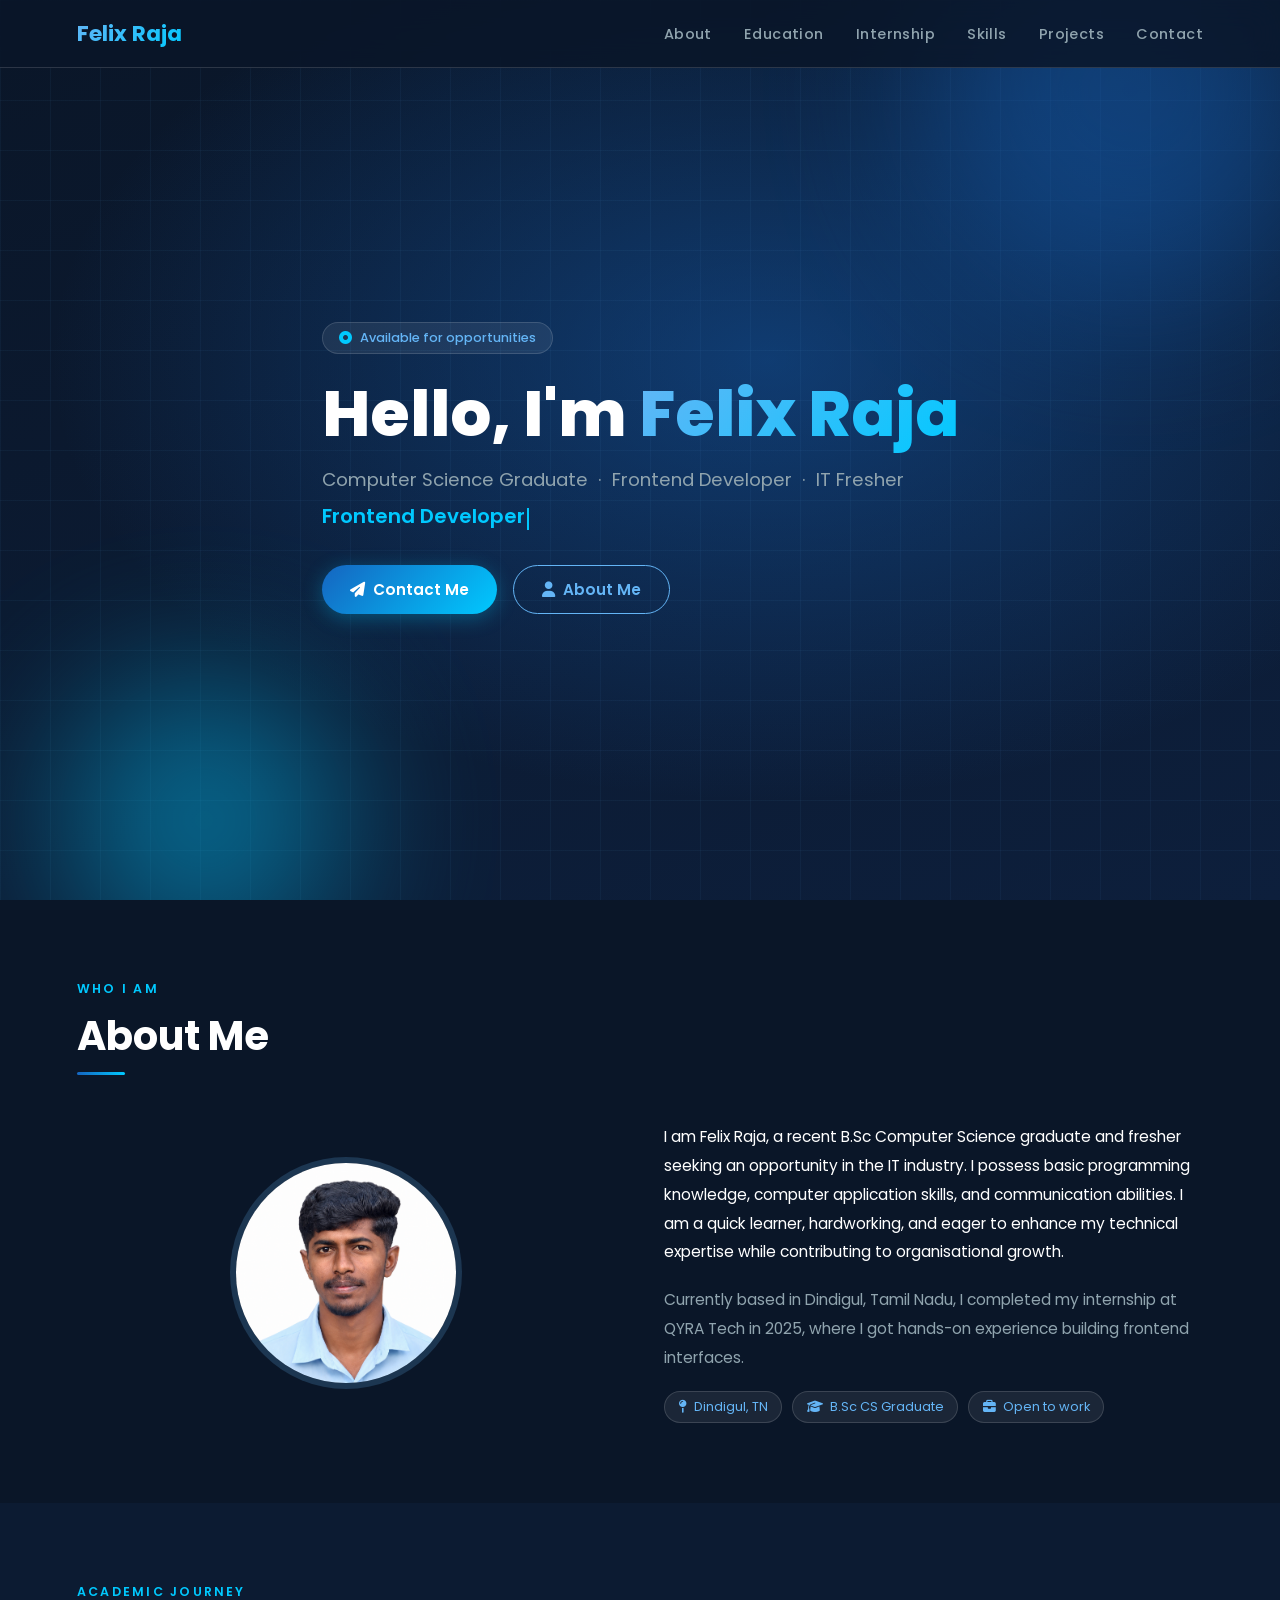
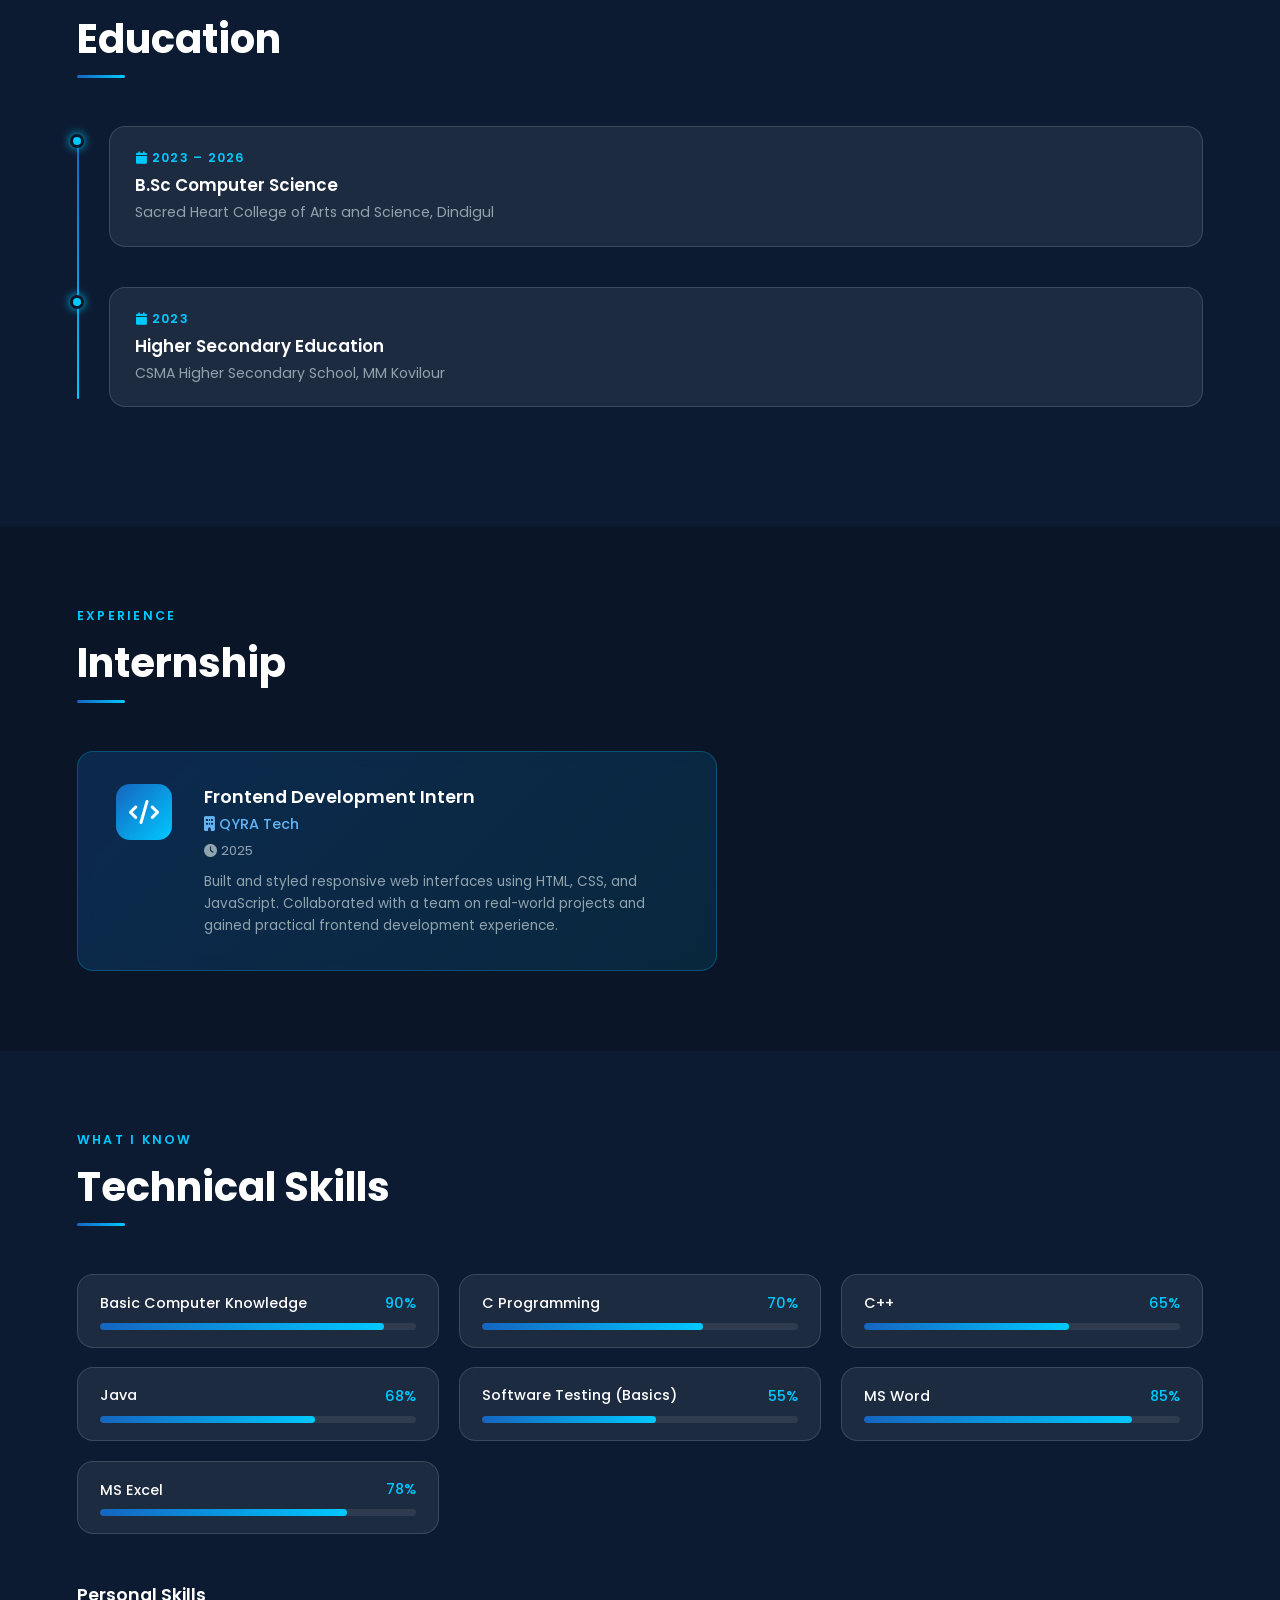
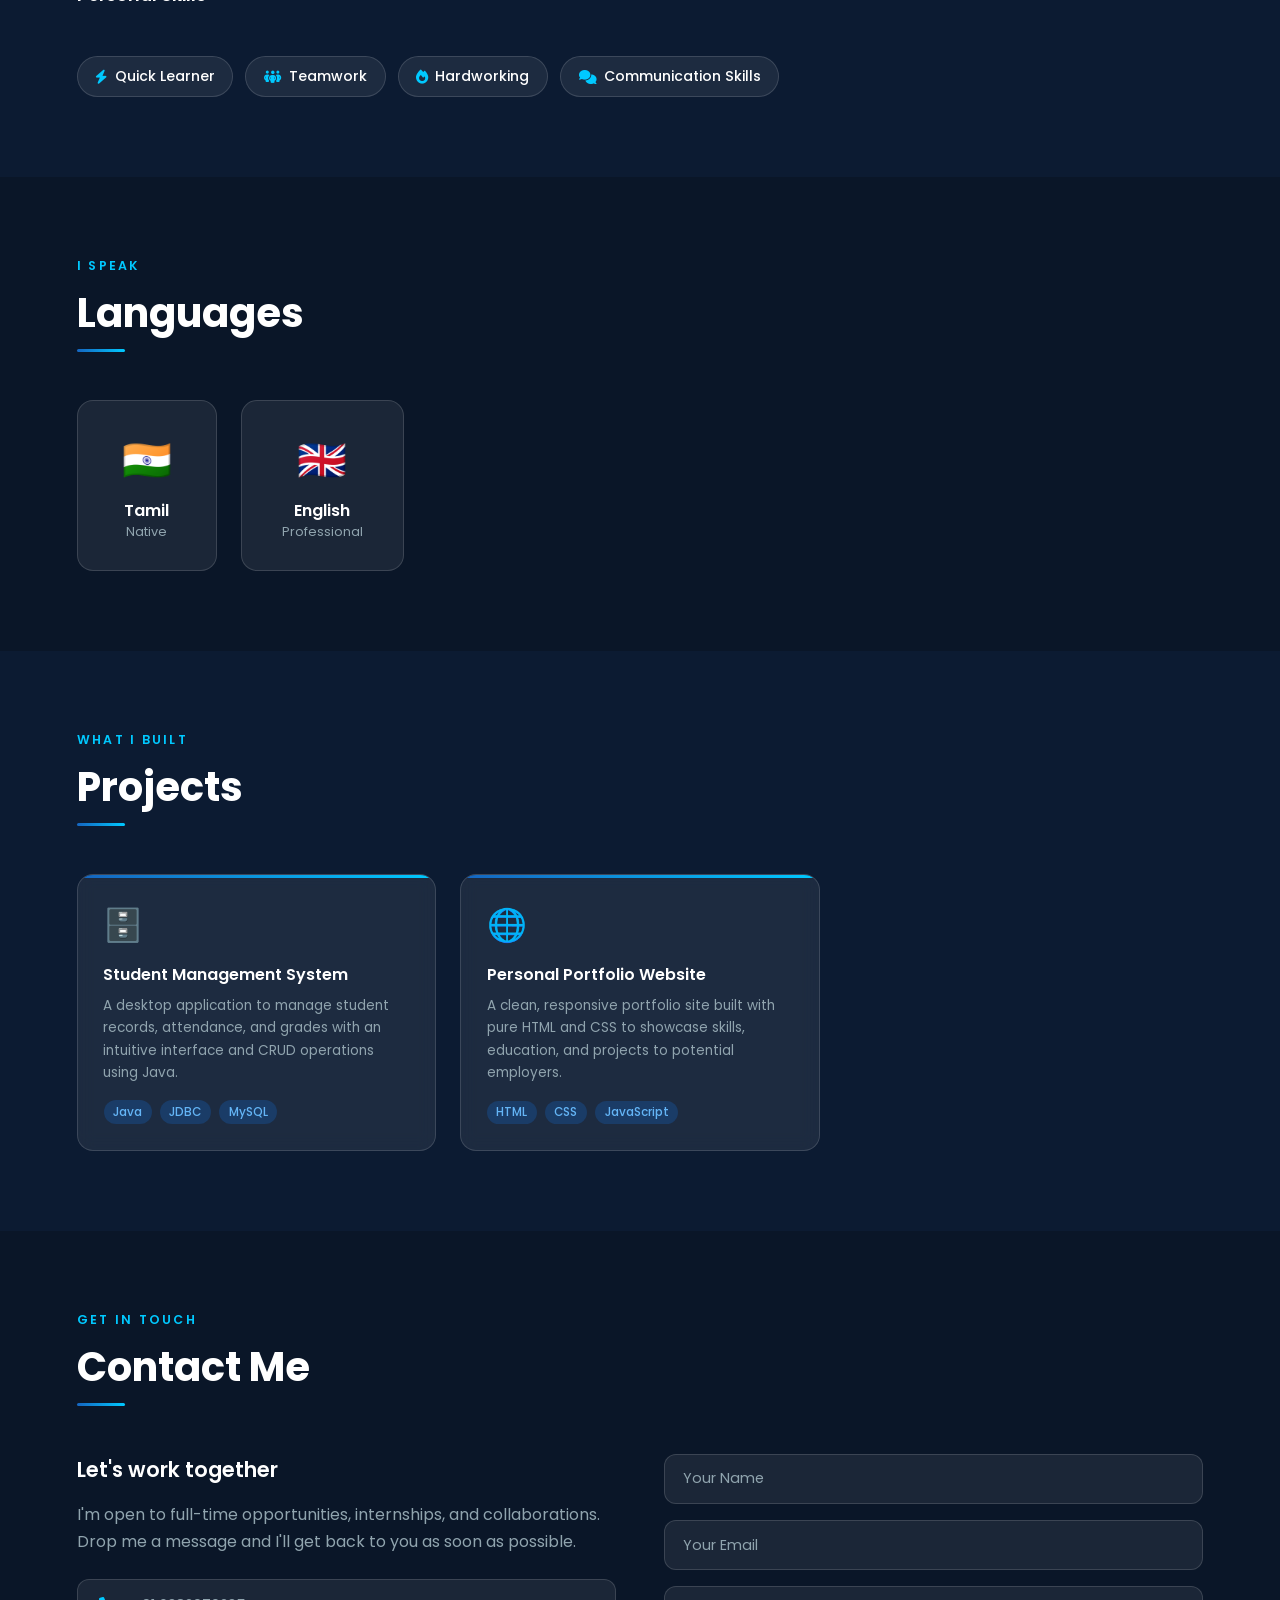
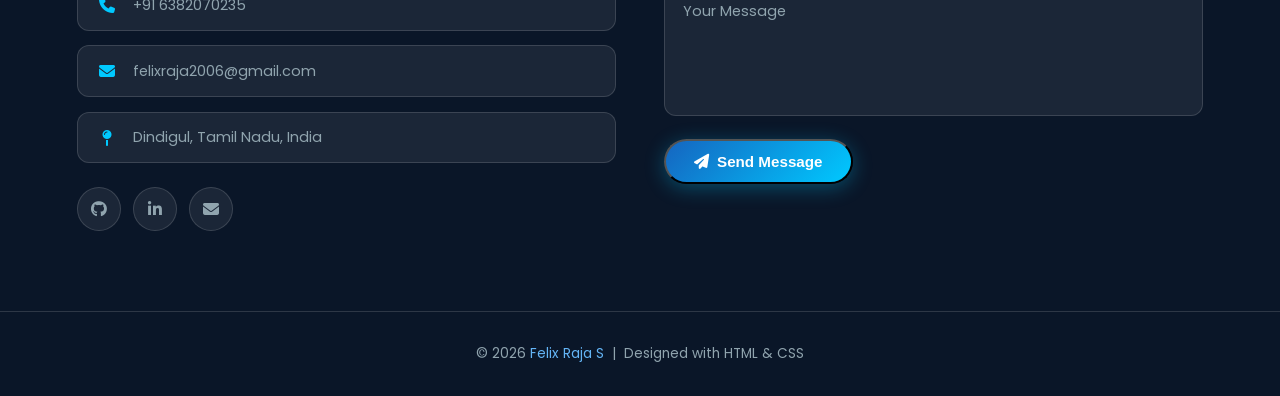
==== index.html @ 4f161c1b "Rename index (1).html to index.html" ====
<!DOCTYPE html>
<html lang="en">

<head>
  <meta charset="UTF-8" />
  <meta name="viewport" content="width=device-width, initial-scale=1.0" />
  <title>Felix Raja S — Portfolio</title>
  <link href="https://fonts.googleapis.com/css2?family=Poppins:wght@300;400;500;600;700;800&display=swap"
    rel="stylesheet" />
  <link rel="stylesheet" href="https://cdnjs.cloudflare.com/ajax/libs/font-awesome/6.5.0/css/all.min.css" />
  <style>
    *,
    *::before,
    *::after {
      margin: 0;
      padding: 0;
      box-sizing: border-box;
    }

    :root {
      --blue-deep: #0A1628;
      --blue-mid: #1A3A6B;
      --blue-brand: #1565C0;
      --blue-light: #4A90D9;
      --blue-glow: #64B5F6;
      --accent: #00C9FF;
      --white: #FFFFFF;
      --off-white: #F0F6FF;
      --text-muted: #90A4AE;
      --glass-bg: rgba(255, 255, 255, 0.07);
      --glass-border: rgba(255, 255, 255, 0.14);
      --card-shadow: 0 8px 32px rgba(0, 0, 0, 0.25);
      --radius: 16px;
      --nav-h: 68px;
    }

    html {
      scroll-behavior: smooth;
    }

    body {
      font-family: 'Poppins', sans-serif;
      background: var(--blue-deep);
      color: var(--white);
      overflow-x: hidden;
    }

    /* ── NAVBAR ─────────────────────────────────────── */
    nav {
      position: fixed;
      top: 0;
      left: 0;
      right: 0;
      z-index: 999;
      height: var(--nav-h);
      display: flex;
      align-items: center;
      justify-content: space-between;
      padding: 0 6vw;
      background: rgba(10, 22, 40, 0.85);
      backdrop-filter: blur(16px);
      border-bottom: 1px solid var(--glass-border);
      transition: box-shadow .3s;
    }

    nav.scrolled {
      box-shadow: 0 4px 30px rgba(0, 201, 255, .15);
    }

    .nav-logo {
      font-size: 1.35rem;
      font-weight: 700;
      background: linear-gradient(135deg, var(--blue-glow), var(--accent));
      -webkit-background-clip: text;
      -webkit-text-fill-color: transparent;
      text-decoration: none;
    }

    .nav-links {
      display: flex;
      gap: 2rem;
      list-style: none;
    }

    .nav-links a {
      color: var(--text-muted);
      font-size: .9rem;
      font-weight: 500;
      text-decoration: none;
      letter-spacing: .03em;
      transition: color .2s;
      position: relative;
    }

    .nav-links a::after {
      content: '';
      position: absolute;
      left: 0;
      bottom: -4px;
      width: 0;
      height: 2px;
      background: var(--accent);
      transition: width .25s;
    }

    .nav-links a:hover {
      color: var(--white);
    }

    .nav-links a:hover::after {
      width: 100%;
    }

    .hamburger {
      display: none;
      flex-direction: column;
      gap: 5px;
      cursor: pointer;
    }

    .hamburger span {
      display: block;
      width: 26px;
      height: 2px;
      background: var(--white);
      border-radius: 2px;
      transition: .3s;
    }

    /* ── HERO ────────────────────────────────────────── */
    #hero {
      min-height: 100vh;
      display: flex;
      align-items: center;
      justify-content: center;
      padding: calc(var(--nav-h) + 2rem) 6vw 4rem;
      position: relative;
      overflow: hidden;
      background: radial-gradient(ellipse 80% 70% at 60% 40%, rgba(21, 101, 192, .45) 0%, transparent 70%),
        linear-gradient(160deg, var(--blue-deep) 0%, #0D1F3C 100%);
    }

    /* animated grid */
    #hero::before {
      content: '';
      position: absolute;
      inset: 0;
      background-image:
        linear-gradient(rgba(100, 181, 246, .05) 1px, transparent 1px),
        linear-gradient(90deg, rgba(100, 181, 246, .05) 1px, transparent 1px);
      background-size: 50px 50px;
      animation: gridScroll 20s linear infinite;
    }

    @keyframes gridScroll {
      to {
        background-position: 50px 50px;
      }
    }

    /* floating orbs */
    .orb {
      position: absolute;
      border-radius: 50%;
      filter: blur(80px);
      pointer-events: none;
      opacity: .45;
    }

    .orb1 {
      width: 420px;
      height: 420px;
      background: var(--blue-brand);
      top: -120px;
      right: -60px;
      animation: float 8s ease-in-out infinite;
    }

    .orb2 {
      width: 280px;
      height: 280px;
      background: var(--accent);
      bottom: -60px;
      left: 5%;
      animation: float 10s ease-in-out infinite reverse;
    }

    @keyframes float {

      0%,
      100% {
        transform: translateY(0)
      }

      50% {
        transform: translateY(-30px)
      }
    }

    .hero-content {
      position: relative;
      z-index: 2;
      max-width: 680px;
    }

    .hero-badge {
      display: inline-flex;
      align-items: center;
      gap: .5rem;
      background: var(--glass-bg);
      border: 1px solid var(--glass-border);
      border-radius: 50px;
      padding: .4rem 1rem;
      font-size: .8rem;
      color: var(--blue-glow);
      font-weight: 500;
      margin-bottom: 1.4rem;
      animation: fadeSlideUp .6s ease both;
    }

    .hero-content h1 {
      font-size: clamp(2.4rem, 6vw, 4rem);
      font-weight: 800;
      line-height: 1.15;
      animation: fadeSlideUp .7s .1s ease both;
    }

    .hero-content h1 span {
      background: linear-gradient(135deg, var(--blue-glow), var(--accent));
      -webkit-background-clip: text;
      -webkit-text-fill-color: transparent;
    }

    .hero-subtitle {
      font-size: clamp(.95rem, 2vw, 1.15rem);
      color: var(--text-muted);
      margin: 1rem 0 .5rem;
      animation: fadeSlideUp .7s .2s ease both;
    }

    #typing-text {
      font-size: clamp(1rem, 2.2vw, 1.25rem);
      font-weight: 600;
      color: var(--accent);
      min-height: 1.6em;
      animation: fadeSlideUp .7s .3s ease both;
    }

    .cursor {
      display: inline-block;
      width: 2px;
      height: 1.1em;
      background: var(--accent);
      margin-left: 2px;
      vertical-align: text-bottom;
      animation: blink .75s steps(1) infinite;
    }

    @keyframes blink {

      0%,
      100% {
        opacity: 1
      }

      50% {
        opacity: 0
      }
    }

    .hero-btns {
      display: flex;
      gap: 1rem;
      flex-wrap: wrap;
      margin-top: 2rem;
      animation: fadeSlideUp .7s .4s ease both;
    }

    .btn {
      display: inline-flex;
      align-items: center;
      gap: .5rem;
      padding: .75rem 1.75rem;
      border-radius: 50px;
      font-size: .95rem;
      font-weight: 600;
      cursor: pointer;
      text-decoration: none;
      transition: transform .2s, box-shadow .2s;
    }

    .btn:hover {
      transform: translateY(-3px);
    }

    .btn-primary {
      background: linear-gradient(135deg, var(--blue-brand), var(--accent));
      color: var(--white);
      box-shadow: 0 4px 20px rgba(0, 201, 255, .3);
    }

    .btn-primary:hover {
      box-shadow: 0 8px 30px rgba(0, 201, 255, .5);
    }

    .btn-outline {
      border: 1.5px solid var(--blue-glow);
      color: var(--blue-glow);
      background: transparent;
    }

    .btn-outline:hover {
      background: rgba(100, 181, 246, .1);
    }

    @keyframes fadeSlideUp {
      from {
        opacity: 0;
        transform: translateY(24px)
      }

      to {
        opacity: 1;
        transform: translateY(0)
      }
    }

    /* ── SECTIONS ────────────────────────────────────── */
    section {
      padding: 5rem 6vw;
    }

    section:nth-child(even) {
      background: rgba(26, 58, 107, .15);
    }

    .section-label {
      font-size: .78rem;
      font-weight: 600;
      letter-spacing: .18em;
      color: var(--accent);
      text-transform: uppercase;
      margin-bottom: .5rem;
    }

    .section-title {
      font-size: clamp(1.8rem, 4vw, 2.5rem);
      font-weight: 700;
      margin-bottom: 3rem;
      position: relative;
      display: inline-block;
    }

    .section-title::after {
      content: '';
      display: block;
      width: 48px;
      height: 3px;
      border-radius: 2px;
      background: linear-gradient(90deg, var(--blue-brand), var(--accent));
      margin-top: .4rem;
    }

    /* ── ABOUT ───────────────────────────────────────── */
    .about-grid {
      display: grid;
      grid-template-columns: 1fr 1fr;
      gap: 3rem;
      align-items: center;
    }

    .about-avatar {
      width: 220px;
      height: 220px;
      border-radius: 50%;
      background: url("./felix_raja passport_photo1.png");
      background-repeat: no-repeat;
      background-size: contain;
      background-position: center;
      display: flex;
      align-items: center;
      justify-content: center;
      font-size: 5rem;
      color: var(--blue-glow);
      box-shadow: 0 0 0 6px rgba(100, 181, 246, .2);
      margin: 0 auto;
      animation: pulse-ring 3s ease-in-out infinite;
    }

    @keyframes pulse-ring {

      0%,
      100% {
        box-shadow: 0 0 0 6px rgba(100, 181, 246, .2)
      }

      50% {
        box-shadow: 0 0 0 16px rgba(100, 181, 246, .05)
      }
    }

    .about-text p {
      color: var(--text-muted);
      line-height: 1.85;
      font-size: .97rem;
      margin-bottom: 1.2rem;
    }

    .about-text p:first-child {
      color: var(--white);
    }

    .info-pills {
      display: flex;
      flex-wrap: wrap;
      gap: .6rem;
      margin-top: 1.2rem;
    }

    .pill {
      display: inline-flex;
      align-items: center;
      gap: .45rem;
      background: var(--glass-bg);
      border: 1px solid var(--glass-border);
      border-radius: 50px;
      padding: .35rem .85rem;
      font-size: .8rem;
      color: var(--blue-glow);
    }

    /* ── EDUCATION ───────────────────────────────────── */
    .timeline {
      position: relative;
      padding-left: 2rem;
    }

    .timeline::before {
      content: '';
      position: absolute;
      left: 0;
      top: 8px;
      bottom: 8px;
      width: 2px;
      background: linear-gradient(to bottom, var(--blue-brand), var(--accent));
      border-radius: 2px;
    }

    .tl-item {
      position: relative;
      margin-bottom: 2.5rem;
    }

    .tl-item::before {
      content: '';
      position: absolute;
      left: -2.45rem;
      top: 8px;
      width: 14px;
      height: 14px;
      border-radius: 50%;
      background: var(--accent);
      border: 3px solid var(--blue-deep);
      box-shadow: 0 0 10px var(--accent);
    }

    .tl-card {
      background: var(--glass-bg);
      border: 1px solid var(--glass-border);
      border-radius: var(--radius);
      padding: 1.4rem 1.6rem;
      backdrop-filter: blur(8px);
      transition: transform .25s, box-shadow .25s;
    }

    .tl-card:hover {
      transform: translateX(6px);
      box-shadow: var(--card-shadow);
    }

    .tl-year {
      font-size: .78rem;
      color: var(--accent);
      font-weight: 600;
      letter-spacing: .1em;
      margin-bottom: .3rem;
    }

    .tl-card h3 {
      font-size: 1.05rem;
      font-weight: 600;
      margin-bottom: .25rem;
    }

    .tl-card p {
      color: var(--text-muted);
      font-size: .88rem;
    }

    /* ── INTERNSHIP ──────────────────────────────────── */
    .intern-card {
      background: linear-gradient(135deg, rgba(21, 101, 192, .25), rgba(0, 201, 255, .1));
      border: 1px solid rgba(0, 201, 255, .25);
      border-radius: var(--radius);
      padding: 2rem 2.4rem;
      display: flex;
      gap: 2rem;
      align-items: flex-start;
      backdrop-filter: blur(8px);
      transition: transform .25s;
      max-width: 640px;
    }

    .intern-card:hover {
      transform: translateY(-4px);
    }

    .intern-icon {
      width: 56px;
      height: 56px;
      border-radius: 14px;
      flex-shrink: 0;
      background: linear-gradient(135deg, var(--blue-brand), var(--accent));
      display: flex;
      align-items: center;
      justify-content: center;
      font-size: 1.5rem;
    }

    .intern-card h3 {
      font-size: 1.1rem;
      font-weight: 600;
      margin-bottom: .25rem;
    }

    .intern-card .company {
      color: var(--blue-glow);
      font-size: .9rem;
      font-weight: 500;
    }

    .intern-card .year {
      color: var(--text-muted);
      font-size: .82rem;
      margin-top: .4rem;
    }

    /* ── SKILLS ──────────────────────────────────────── */
    .skills-grid {
      display: grid;
      grid-template-columns: repeat(auto-fill, minmax(280px, 1fr));
      gap: 1.2rem;
    }

    .skill-bar-card {
      background: var(--glass-bg);
      border: 1px solid var(--glass-border);
      border-radius: var(--radius);
      padding: 1.1rem 1.4rem;
      backdrop-filter: blur(8px);
    }

    .skill-label {
      display: flex;
      justify-content: space-between;
      margin-bottom: .55rem;
      font-size: .9rem;
      font-weight: 500;
    }

    .skill-label span:last-child {
      color: var(--accent);
    }

    .bar-track {
      background: rgba(255, 255, 255, .08);
      border-radius: 50px;
      height: 7px;
      overflow: hidden;
    }

    .bar-fill {
      height: 100%;
      border-radius: 50px;
      background: linear-gradient(90deg, var(--blue-brand), var(--accent));
      width: 0;
      transition: width 1.2s cubic-bezier(.4, 0, .2, 1);
    }

    .personal-skills {
      display: flex;
      flex-wrap: wrap;
      gap: .75rem;
      margin-top: 3rem;
    }

    .badge {
      display: inline-flex;
      align-items: center;
      gap: .45rem;
      padding: .55rem 1.1rem;
      border-radius: 50px;
      font-size: .88rem;
      font-weight: 500;
      background: var(--glass-bg);
      border: 1px solid var(--glass-border);
      transition: background .2s, transform .2s;
      cursor: default;
    }

    .badge:hover {
      background: rgba(0, 201, 255, .12);
      transform: translateY(-2px);
    }

    .badge i {
      color: var(--accent);
    }

    /* ── LANGUAGES ───────────────────────────────────── */
    .lang-grid {
      display: flex;
      gap: 1.5rem;
      flex-wrap: wrap;
    }

    .lang-card {
      background: var(--glass-bg);
      border: 1px solid var(--glass-border);
      border-radius: var(--radius);
      padding: 1.8rem 2.5rem;
      text-align: center;
      min-width: 140px;
      transition: transform .2s;
    }

    .lang-card:hover {
      transform: translateY(-4px);
    }

    .lang-card .flag {
      font-size: 2.5rem;
      margin-bottom: .5rem;
    }

    .lang-card h3 {
      font-size: 1rem;
      font-weight: 600;
    }

    .lang-card p {
      color: var(--text-muted);
      font-size: .8rem;
    }

    /* ── PROJECTS ────────────────────────────────────── */
    .projects-grid {
      display: grid;
      grid-template-columns: repeat(auto-fill, minmax(300px, 1fr));
      gap: 1.5rem;
    }

    .project-card {
      background: var(--glass-bg);
      border: 1px solid var(--glass-border);
      border-radius: var(--radius);
      padding: 1.6rem;
      backdrop-filter: blur(8px);
      transition: transform .25s, box-shadow .25s;
      position: relative;
      overflow: hidden;
    }

    .project-card::before {
      content: '';
      position: absolute;
      top: 0;
      left: 0;
      right: 0;
      height: 3px;
      background: linear-gradient(90deg, var(--blue-brand), var(--accent));
    }

    .project-card:hover {
      transform: translateY(-6px);
      box-shadow: var(--card-shadow);
    }

    .proj-icon {
      font-size: 2rem;
      margin-bottom: .8rem;
    }

    .project-card h3 {
      font-size: 1rem;
      font-weight: 600;
      margin-bottom: .5rem;
    }

    .project-card p {
      color: var(--text-muted);
      font-size: .85rem;
      line-height: 1.65;
    }

    .proj-tags {
      display: flex;
      gap: .5rem;
      flex-wrap: wrap;
      margin-top: 1rem;
    }

    .tag {
      background: rgba(21, 101, 192, .3);
      color: var(--blue-glow);
      border-radius: 50px;
      padding: .2rem .6rem;
      font-size: .74rem;
      font-weight: 500;
    }

    /* ── CONTACT ─────────────────────────────────────── */
    .contact-grid {
      display: grid;
      grid-template-columns: 1fr 1fr;
      gap: 3rem;
    }

    .contact-info h3 {
      font-size: 1.3rem;
      font-weight: 600;
      margin-bottom: 1rem;
    }

    .contact-info p {
      color: var(--text-muted);
      line-height: 1.7;
      margin-bottom: 1.5rem;
    }

    .contact-items {
      display: flex;
      flex-direction: column;
      gap: .9rem;
    }

    .contact-item {
      display: flex;
      align-items: center;
      gap: 1rem;
      background: var(--glass-bg);
      border: 1px solid var(--glass-border);
      border-radius: 12px;
      padding: .9rem 1.2rem;
    }

    .contact-item i {
      color: var(--accent);
      width: 20px;
      text-align: center;
    }

    .contact-item span {
      font-size: .9rem;
      color: var(--text-muted);
    }

    .social-row {
      display: flex;
      gap: .75rem;
      margin-top: 1.5rem;
    }

    .social-btn {
      width: 44px;
      height: 44px;
      border-radius: 50%;
      background: var(--glass-bg);
      border: 1px solid var(--glass-border);
      display: flex;
      align-items: center;
      justify-content: center;
      color: var(--text-muted);
      font-size: 1rem;
      text-decoration: none;
      transition: background .2s, color .2s, transform .2s;
    }

    .social-btn:hover {
      background: var(--blue-brand);
      color: var(--white);
      transform: translateY(-3px);
    }

    /* contact form */
    .contact-form {
      display: flex;
      flex-direction: column;
      gap: 1rem;
    }

    .form-group input,
    .form-group textarea {
      width: 100%;
      background: var(--glass-bg);
      border: 1px solid var(--glass-border);
      border-radius: 12px;
      padding: .85rem 1.1rem;
      color: var(--white);
      font-family: 'Poppins', sans-serif;
      font-size: .9rem;
      outline: none;
      resize: none;
      transition: border-color .2s;
    }

    .form-group input::placeholder,
    .form-group textarea::placeholder {
      color: var(--text-muted);
    }

    .form-group input:focus,
    .form-group textarea:focus {
      border-color: var(--accent);
    }

    .form-group textarea {
      min-height: 130px;
    }

    #form-msg {
      font-size: .85rem;
      color: var(--accent);
      margin-top: .25rem;
      min-height: 1.2em;
    }

    /* ── FOOTER ──────────────────────────────────────── */
    footer {
      text-align: center;
      padding: 2rem 6vw;
      border-top: 1px solid var(--glass-border);
      color: var(--text-muted);
      font-size: .85rem;
    }

    footer span {
      color: var(--blue-glow);
    }

    /* ── SCROLL REVEAL ───────────────────────────────── */
    .reveal {
      opacity: 0;
      transform: translateY(30px);
      transition: opacity .6s ease, transform .6s ease;
    }

    .reveal.visible {
      opacity: 1;
      transform: translateY(0);
    }

    /* ── MOBILE ──────────────────────────────────────── */
    @media (max-width: 768px) {
      .nav-links {
        display: none;
        flex-direction: column;
        gap: 1rem;
        position: absolute;
        top: var(--nav-h);
        left: 0;
        right: 0;
        background: rgba(10, 22, 40, .97);
        padding: 1.5rem 6vw;
      }

      .nav-links.open {
        display: flex;
      }

      .hamburger {
        display: flex;
      }

      .about-grid,
      .contact-grid {
        grid-template-columns: 1fr;
      }

      .hero-content {
        text-align: center;
      }

      .hero-btns {
        justify-content: center;
      }

      .intern-card {
        flex-direction: column;
      }
    }
  </style>
</head>

<body>

  <!-- ── NAVBAR ──────────────────────────────────────── -->
  <nav id="navbar">
    <a class="nav-logo" href="#hero">Felix Raja</a>
    <ul class="nav-links" id="navLinks">
      <li><a href="#about">About</a></li>
      <li><a href="#education">Education</a></li>
      <li><a href="#internship">Internship</a></li>
      <li><a href="#skills">Skills</a></li>
      <li><a href="#projects">Projects</a></li>
      <li><a href="#contact">Contact</a></li>
    </ul>
    <div class="hamburger" id="hamburger" aria-label="Menu">
      <span></span><span></span><span></span>
    </div>
  </nav>

  <!-- ── HERO ────────────────────────────────────────── -->
  <section id="hero">
    <div class="orb orb1"></div>
    <div class="orb orb2"></div>
    <div class="hero-content">
      <div class="hero-badge"><i class="fas fa-circle-dot fa-beat" style="color:var(--accent)"></i> Available for
        opportunities</div>
      <h1>Hello, I'm <span>Felix Raja</span></h1>
      <p class="hero-subtitle">Computer Science Graduate &nbsp;·&nbsp; Frontend Developer &nbsp;·&nbsp; IT Fresher</p>
      <div id="typing-text"><span id="typed"></span><span class="cursor"></span></div>
      <div class="hero-btns">
        <a href="#contact" class="btn btn-primary"><i class="fas fa-paper-plane"></i> Contact Me</a>
        <a href="#about" class="btn btn-outline"><i class="fas fa-user"></i> About Me</a>
      </div>
    </div>
  </section>

  <!-- ── ABOUT ───────────────────────────────────────── -->
  <section id="about">
    <div class="section-label">Who I Am</div>
    <h2 class="section-title">About Me</h2>
    <div class="about-grid reveal">
      <div class="about-avatar"></div>
      <div class="about-text">
        <p>I am Felix Raja, a recent B.Sc Computer Science graduate and fresher seeking an opportunity in the IT
          industry. I possess basic programming knowledge, computer application skills, and communication abilities. I
          am a quick learner, hardworking, and eager to enhance my technical expertise while contributing to
          organisational growth.</p>
        <p>Currently based in Dindigul, Tamil Nadu, I completed my internship at QYRA Tech in 2025, where I got hands-on
          experience building frontend interfaces.</p>
        <div class="info-pills">
          <span class="pill"><i class="fas fa-map-pin"></i> Dindigul, TN</span>
          <span class="pill"><i class="fas fa-graduation-cap"></i> B.Sc CS Graduate</span>
          <span class="pill"><i class="fas fa-briefcase"></i> Open to work</span>
        </div>
      </div>
    </div>
  </section>

  <!-- ── EDUCATION ──────────────────────────────────── -->
  <section id="education">
    <div class="section-label">Academic Journey</div>
    <h2 class="section-title">Education</h2>
    <div class="timeline reveal">
      <div class="tl-item">
        <div class="tl-card">
          <div class="tl-year"><i class="fas fa-calendar"></i> 2023 – 2026</div>
          <h3>B.Sc Computer Science</h3>
          <p>Sacred Heart College of Arts and Science, Dindigul</p>
        </div>
      </div>
      <div class="tl-item">
        <div class="tl-card">
          <div class="tl-year"><i class="fas fa-calendar"></i> 2023</div>
          <h3>Higher Secondary Education</h3>
          <p>CSMA Higher Secondary School, MM Kovilour</p>
        </div>
      </div>
    </div>
  </section>

  <!-- ── INTERNSHIP ─────────────────────────────────── -->
  <section id="internship">
    <div class="section-label">Experience</div>
    <h2 class="section-title">Internship</h2>
    <div class="intern-card reveal">
      <div class="intern-icon"><i class="fas fa-code"></i></div>
      <div>
        <h3>Frontend Development Intern</h3>
        <p class="company"><i class="fas fa-building"></i> QYRA Tech</p>
        <p class="year"><i class="fas fa-clock"></i> 2025</p>
        <p style="color:var(--text-muted);font-size:.85rem;margin-top:.6rem;line-height:1.65">Built and styled
          responsive web interfaces using HTML, CSS, and JavaScript. Collaborated with a team on real-world projects and
          gained practical frontend development experience.</p>
      </div>
    </div>
  </section>

  <!-- ── SKILLS ──────────────────────────────────────── -->
  <section id="skills">
    <div class="section-label">What I Know</div>
    <h2 class="section-title">Technical Skills</h2>
    <div class="skills-grid" id="skillGrid">
      <!-- filled by JS -->
    </div>

    <h3 style="margin-top:3rem;margin-bottom:1.2rem;font-size:1.1rem;font-weight:600">Personal Skills</h3>
    <div class="personal-skills">
      <span class="badge"><i class="fas fa-bolt"></i> Quick Learner</span>
      <span class="badge"><i class="fas fa-people-group"></i> Teamwork</span>
      <span class="badge"><i class="fas fa-fire"></i> Hardworking</span>
      <span class="badge"><i class="fas fa-comments"></i> Communication Skills</span>
    </div>
  </section>

  <!-- ── LANGUAGES ──────────────────────────────────── -->
  <section id="languages">
    <div class="section-label">I Speak</div>
    <h2 class="section-title">Languages</h2>
    <div class="lang-grid reveal">
      <div class="lang-card">
        <div class="flag">🇮🇳</div>
        <h3>Tamil</h3>
        <p>Native</p>
      </div>
      <div class="lang-card">
        <div class="flag">🇬🇧</div>
        <h3>English</h3>
        <p>Professional</p>
      </div>
    </div>
  </section>

  <!-- ── PROJECTS ────────────────────────────────────── -->
  <section id="projects">
    <div class="section-label">What I Built</div>
    <h2 class="section-title">Projects</h2>
    <div class="projects-grid">
      <div class="project-card reveal">
        <div class="proj-icon">🗄️</div>
        <h3>Student Management System</h3>
        <p>A desktop application to manage student records, attendance, and grades with an intuitive interface and CRUD
          operations using Java.</p>
        <div class="proj-tags">
          <span class="tag">Java</span>
          <span class="tag">JDBC</span>
          <span class="tag">MySQL</span>
        </div>
      </div>
      <div class="project-card reveal">
        <div class="proj-icon">🌐</div>
        <h3>Personal Portfolio Website</h3>
        <p>A clean, responsive portfolio site built with pure HTML and CSS to showcase skills, education, and projects
          to potential employers.</p>
        <div class="proj-tags">
          <span class="tag">HTML</span>
          <span class="tag">CSS</span>
          <span class="tag">JavaScript</span>
        </div>
      </div>
    </div>
  </section>

  <!-- ── CONTACT ─────────────────────────────────────── -->
  <section id="contact">
    <div class="section-label">Get In Touch</div>
    <h2 class="section-title">Contact Me</h2>
    <div class="contact-grid">
      <div class="contact-info reveal">
        <h3>Let's work together</h3>
        <p>I'm open to full-time opportunities, internships, and collaborations. Drop me a message and I'll get back to
          you as soon as possible.</p>
        <div class="contact-items">
          <div class="contact-item"><i class="fas fa-phone"></i><span>+91 6382070235</span></div>
          <div class="contact-item"><i class="fas fa-envelope"></i><span>felixraja2006@gmail.com</span></div>
          <div class="contact-item"><i class="fas fa-map-pin"></i><span>Dindigul, Tamil Nadu, India</span></div>
        </div>
        <div class="social-row">
          <a href="https://github.com" target="_blank" class="social-btn"><i class="fab fa-github"></i></a>
          <a href="https://linkedin.com" target="_blank" class="social-btn"><i class="fab fa-linkedin-in"></i></a>
          <a href="mailto:felixraja2006@gmail.com" class="social-btn"><i class="fas fa-envelope"></i></a>
        </div>
      </div>
      <div class="reveal">
        <div class="contact-form">
          <div class="form-group"><input type="text" id="fc-name" placeholder="Your Name" /></div>
          <div class="form-group"><input type="email" id="fc-email" placeholder="Your Email" /></div>
          <div class="form-group"><textarea id="fc-msg" placeholder="Your Message"></textarea></div>
          <button class="btn btn-primary" onclick="handleForm()" style="width:fit-content">
            <i class="fas fa-paper-plane"></i> Send Message
          </button>
          <div id="form-msg"></div>
        </div>
      </div>
    </div>
  </section>

  <!-- ── FOOTER ──────────────────────────────────────── -->
  <footer>
    <p>© 2026 <span>Felix Raja S</span> &nbsp;|&nbsp; Designed with HTML &amp; CSS</p>
  </footer>

  <script>
    /* ── Hamburger ── */
    const ham = document.getElementById('hamburger');
    const navLinks = document.getElementById('navLinks');
    ham.addEventListener('click', () => navLinks.classList.toggle('open'));
    navLinks.querySelectorAll('a').forEach(a => a.addEventListener('click', () => navLinks.classList.remove('open')));

    /* ── Navbar scroll shadow ── */
    window.addEventListener('scroll', () => {
      document.getElementById('navbar').classList.toggle('scrolled', window.scrollY > 40);
    });

    /* ── Typing effect ── */
    const phrases = ['Frontend Developer', 'Quick Learner', 'IT Fresher', 'Problem Solver'];
    let pi = 0, ci = 0, del = false;
    const typedEl = document.getElementById('typed');
    function type() {
      const word = phrases[pi];
      typedEl.textContent = del ? word.slice(0, ci--) : word.slice(0, ci++);
      if (!del && ci > word.length) { del = true; setTimeout(type, 1400); return; }
      if (del && ci < 0) { del = false; pi = (pi + 1) % phrases.length; ci = 0; setTimeout(type, 300); return; }
      setTimeout(type, del ? 55 : 95);
    }
    type();

    /* ── Skills data ── */
    const skills = [
      { name: 'Basic Computer Knowledge', pct: 90 },
      { name: 'C Programming', pct: 70 },
      { name: 'C++', pct: 65 },
      { name: 'Java', pct: 68 },
      { name: 'Software Testing (Basics)', pct: 55 },
      { name: 'MS Word', pct: 85 },
      { name: 'MS Excel', pct: 78 },
    ];
    const grid = document.getElementById('skillGrid');
    skills.forEach(s => {
      grid.insertAdjacentHTML('beforeend', `
      <div class="skill-bar-card reveal">
        <div class="skill-label"><span>${s.name}</span><span>${s.pct}%</span></div>
        <div class="bar-track"><div class="bar-fill" data-pct="${s.pct}"></div></div>
      </div>`);
    });

    /* ── Scroll Reveal ── */
    const observer = new IntersectionObserver(entries => {
      entries.forEach(e => {
        if (e.isIntersecting) {
          e.target.classList.add('visible');
          // animate skill bars
          e.target.querySelectorAll('.bar-fill').forEach(b => {
            b.style.width = b.dataset.pct + '%';
          });
          observer.unobserve(e.target);
        }
      });
    }, { threshold: 0.15 });
    document.querySelectorAll('.reveal').forEach(el => observer.observe(el));

    /* ── Contact form ── */
    function handleForm() {
      const n = document.getElementById('fc-name').value.trim();
      const e = document.getElementById('fc-email').value.trim();
      const m = document.getElementById('fc-msg').value.trim();
      const msg = document.getElementById('form-msg');
      if (!n || !e || !m) { msg.style.color = '#FF7043'; msg.textContent = 'Please fill in all fields.'; return; }
      if (!/^[^\s@]+@[^\s@]+\.[^\s@]+$/.test(e)) { msg.style.color = '#FF7043'; msg.textContent = 'Please enter a valid email.'; return; }
      msg.style.color = 'var(--accent)';
      msg.textContent = '✓ Message sent! I will get back to you soon.';
      document.getElementById('fc-name').value = '';
      document.getElementById('fc-email').value = '';
      document.getElementById('fc-msg').value = '';
      setTimeout(() => msg.textContent = '', 4000);
    }
  </script>
</body>

</html>
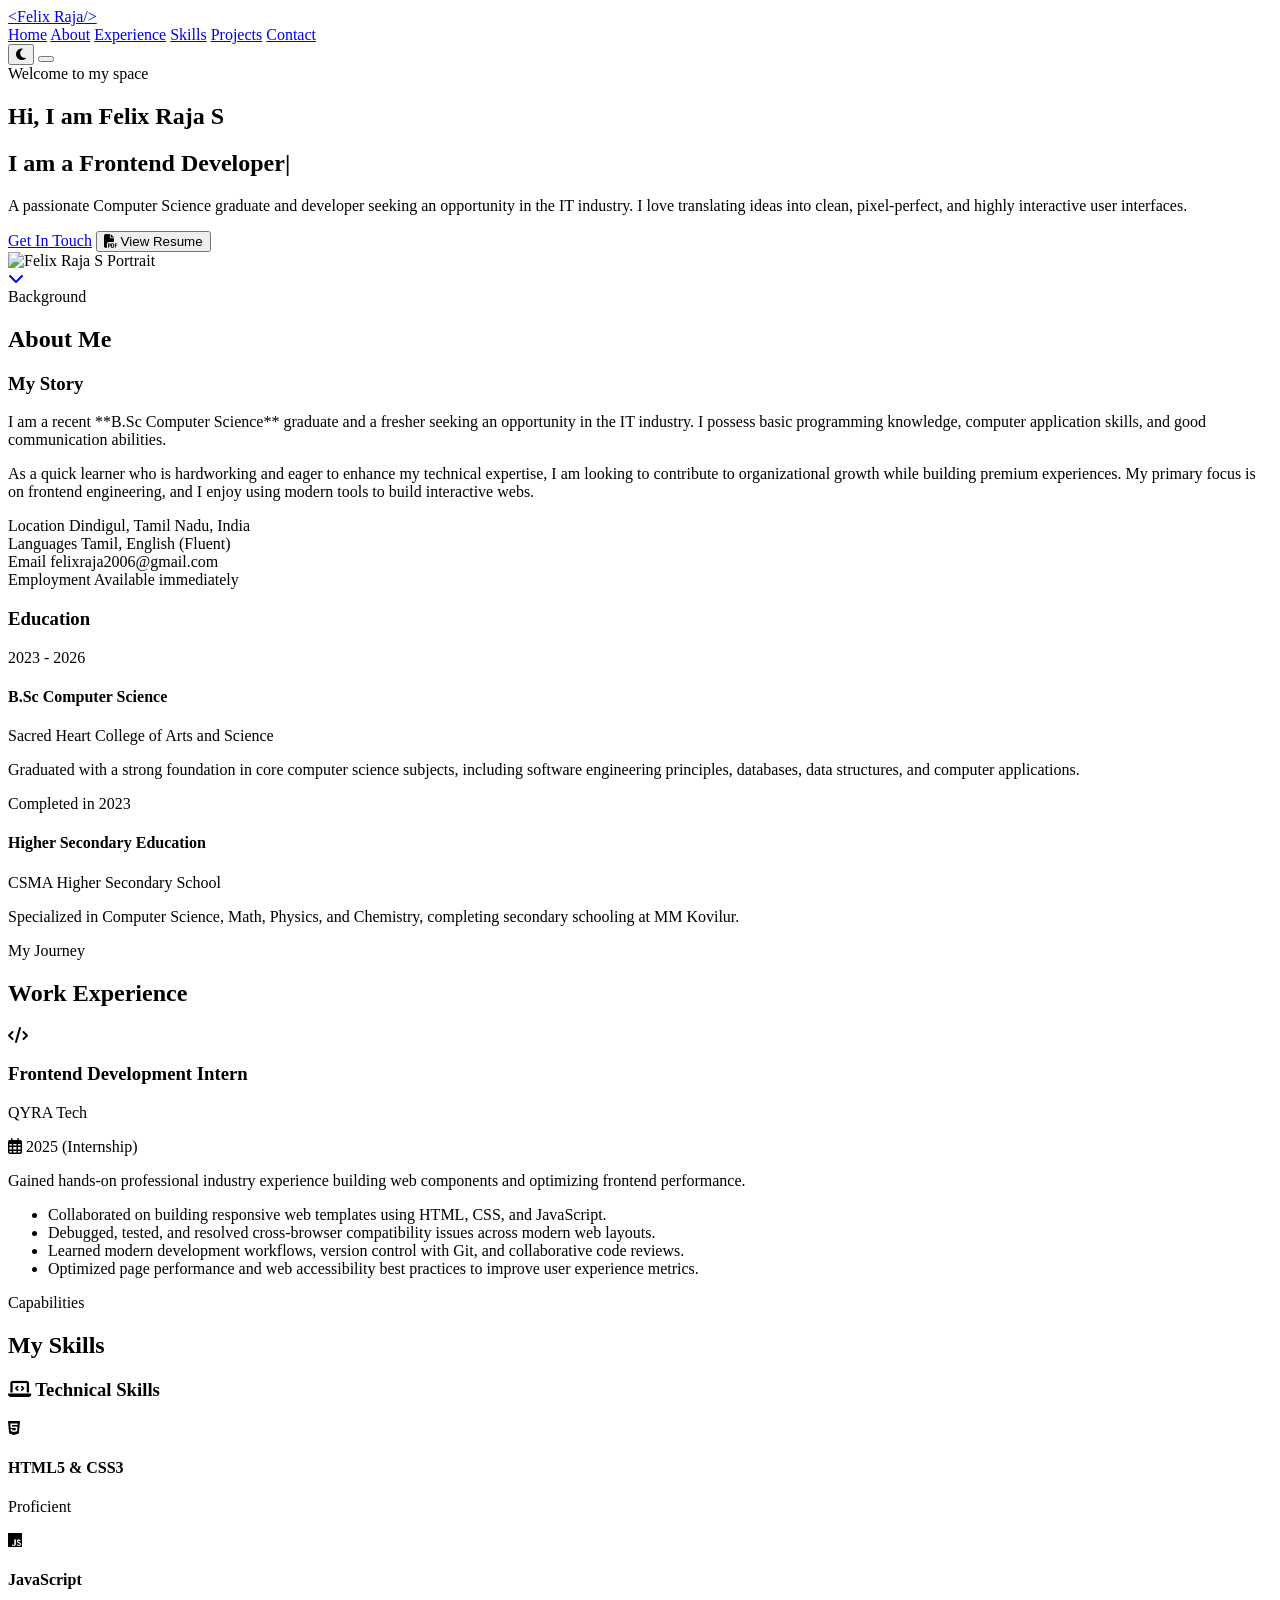
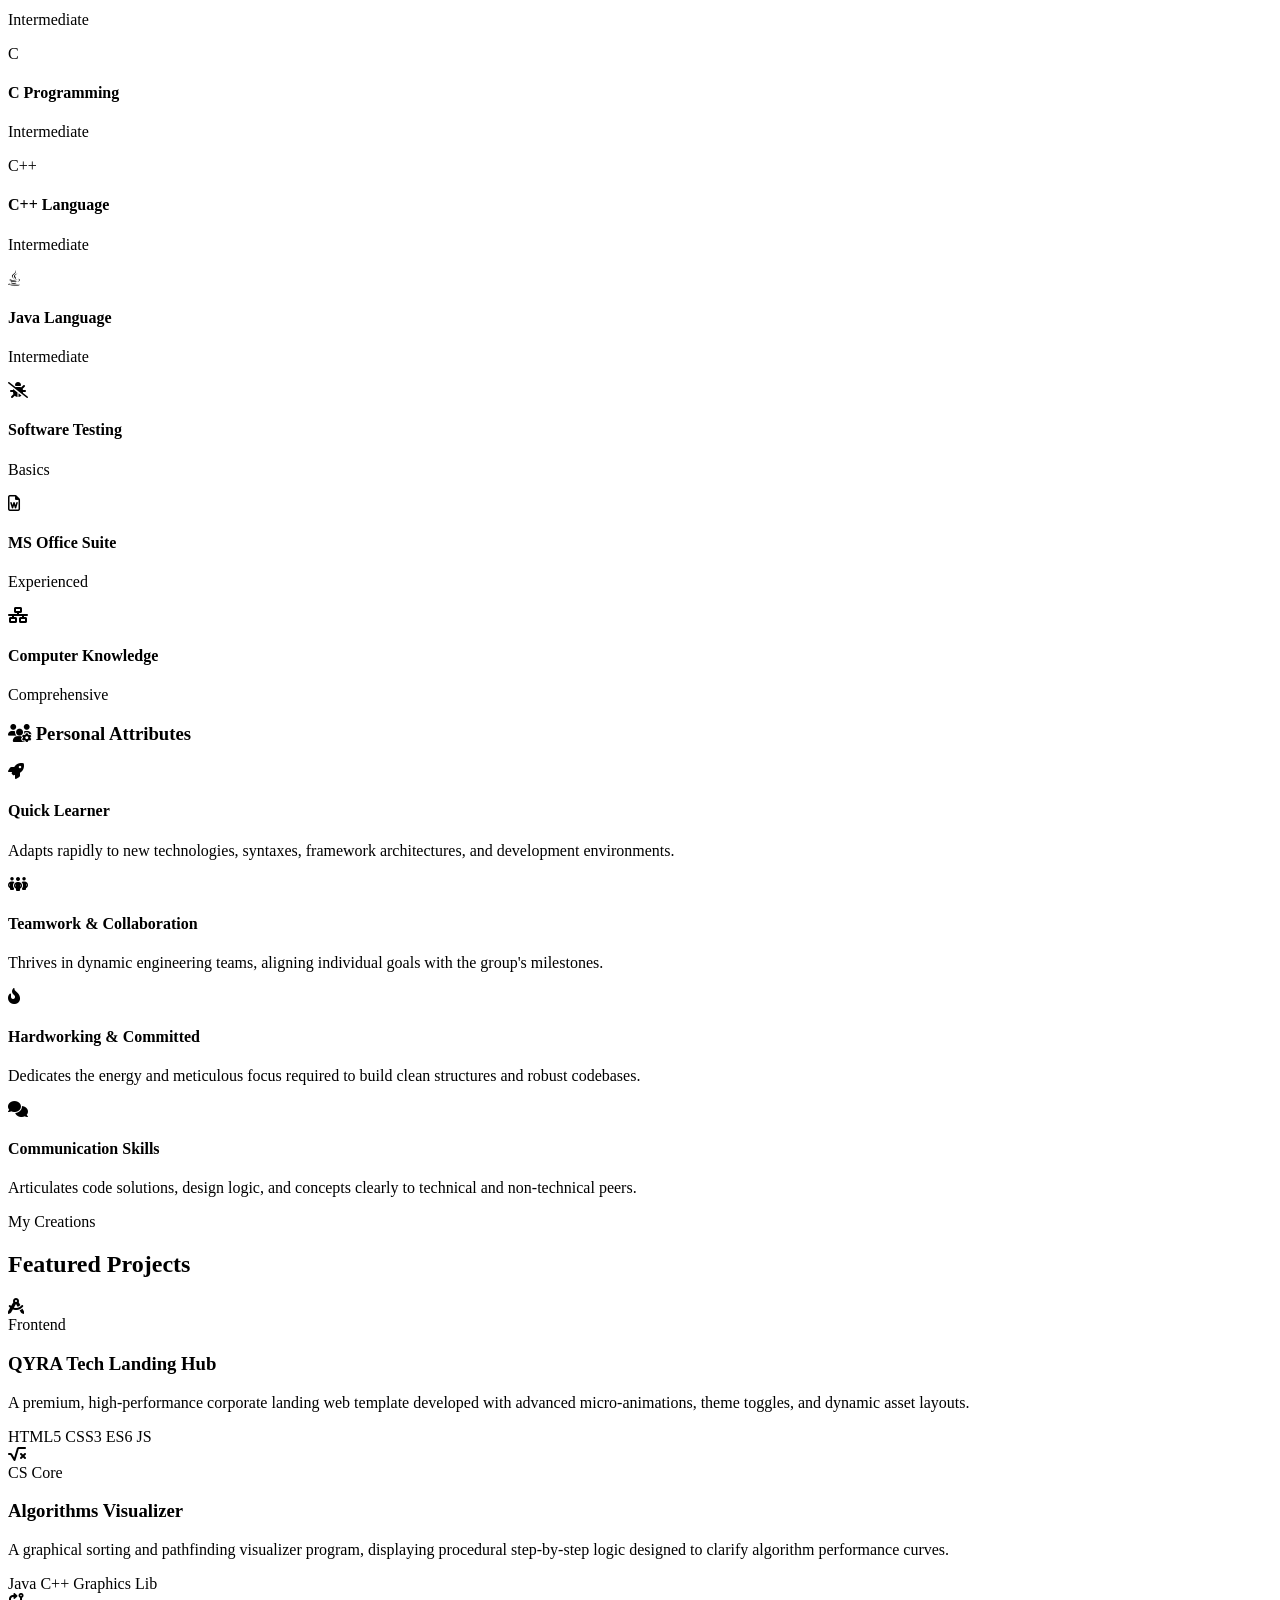
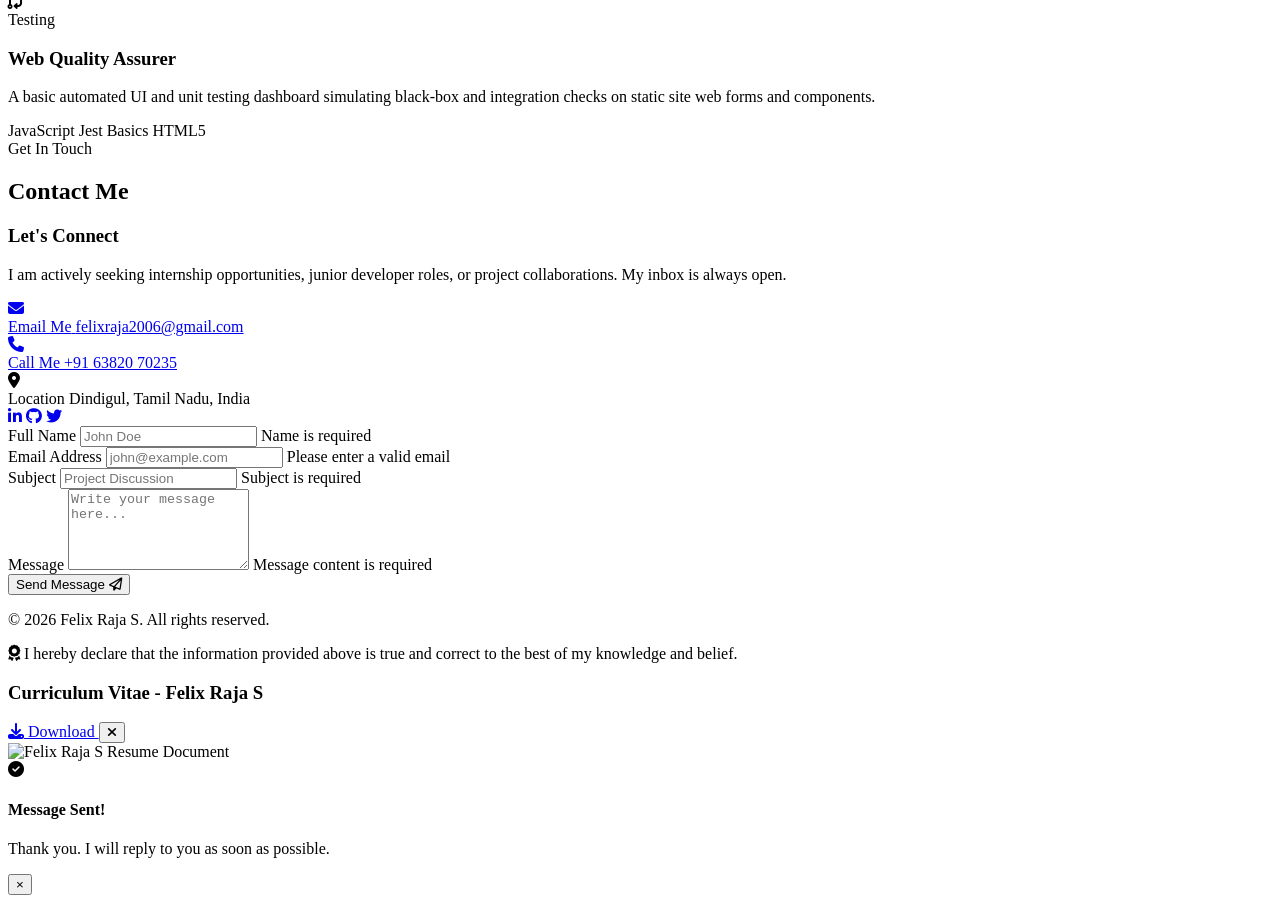
==== commit 0beaee50: "Add files via upload" ====
--- a/index.html
+++ b/index.html
@@ -1,1182 +1,498 @@
 <!DOCTYPE html>
 <html lang="en">
-
 <head>
-  <meta charset="UTF-8" />
-  <meta name="viewport" content="width=device-width, initial-scale=1.0" />
-  <title>Felix Raja S — Portfolio</title>
-  <link href="https://fonts.googleapis.com/css2?family=Poppins:wght@300;400;500;600;700;800&display=swap"
-    rel="stylesheet" />
-  <link rel="stylesheet" href="https://cdnjs.cloudflare.com/ajax/libs/font-awesome/6.5.0/css/all.min.css" />
-  <style>
-    *,
-    *::before,
-    *::after {
-      margin: 0;
-      padding: 0;
-      box-sizing: border-box;
-    }
-
-    :root {
-      --blue-deep: #0A1628;
-      --blue-mid: #1A3A6B;
-      --blue-brand: #1565C0;
-      --blue-light: #4A90D9;
-      --blue-glow: #64B5F6;
-      --accent: #00C9FF;
-      --white: #FFFFFF;
-      --off-white: #F0F6FF;
-      --text-muted: #90A4AE;
-      --glass-bg: rgba(255, 255, 255, 0.07);
-      --glass-border: rgba(255, 255, 255, 0.14);
-      --card-shadow: 0 8px 32px rgba(0, 0, 0, 0.25);
-      --radius: 16px;
-      --nav-h: 68px;
-    }
-
-    html {
-      scroll-behavior: smooth;
-    }
-
-    body {
-      font-family: 'Poppins', sans-serif;
-      background: var(--blue-deep);
-      color: var(--white);
-      overflow-x: hidden;
-    }
-
-    /* ── NAVBAR ─────────────────────────────────────── */
-    nav {
-      position: fixed;
-      top: 0;
-      left: 0;
-      right: 0;
-      z-index: 999;
-      height: var(--nav-h);
-      display: flex;
-      align-items: center;
-      justify-content: space-between;
-      padding: 0 6vw;
-      background: rgba(10, 22, 40, 0.85);
-      backdrop-filter: blur(16px);
-      border-bottom: 1px solid var(--glass-border);
-      transition: box-shadow .3s;
-    }
-
-    nav.scrolled {
-      box-shadow: 0 4px 30px rgba(0, 201, 255, .15);
-    }
-
-    .nav-logo {
-      font-size: 1.35rem;
-      font-weight: 700;
-      background: linear-gradient(135deg, var(--blue-glow), var(--accent));
-      -webkit-background-clip: text;
-      -webkit-text-fill-color: transparent;
-      text-decoration: none;
-    }
-
-    .nav-links {
-      display: flex;
-      gap: 2rem;
-      list-style: none;
-    }
-
-    .nav-links a {
-      color: var(--text-muted);
-      font-size: .9rem;
-      font-weight: 500;
-      text-decoration: none;
-      letter-spacing: .03em;
-      transition: color .2s;
-      position: relative;
-    }
-
-    .nav-links a::after {
-      content: '';
-      position: absolute;
-      left: 0;
-      bottom: -4px;
-      width: 0;
-      height: 2px;
-      background: var(--accent);
-      transition: width .25s;
-    }
-
-    .nav-links a:hover {
-      color: var(--white);
-    }
-
-    .nav-links a:hover::after {
-      width: 100%;
-    }
-
-    .hamburger {
-      display: none;
-      flex-direction: column;
-      gap: 5px;
-      cursor: pointer;
-    }
-
-    .hamburger span {
-      display: block;
-      width: 26px;
-      height: 2px;
-      background: var(--white);
-      border-radius: 2px;
-      transition: .3s;
-    }
-
-    /* ── HERO ────────────────────────────────────────── */
-    #hero {
-      min-height: 100vh;
-      display: flex;
-      align-items: center;
-      justify-content: center;
-      padding: calc(var(--nav-h) + 2rem) 6vw 4rem;
-      position: relative;
-      overflow: hidden;
-      background: radial-gradient(ellipse 80% 70% at 60% 40%, rgba(21, 101, 192, .45) 0%, transparent 70%),
-        linear-gradient(160deg, var(--blue-deep) 0%, #0D1F3C 100%);
-    }
-
-    /* animated grid */
-    #hero::before {
-      content: '';
-      position: absolute;
-      inset: 0;
-      background-image:
-        linear-gradient(rgba(100, 181, 246, .05) 1px, transparent 1px),
-        linear-gradient(90deg, rgba(100, 181, 246, .05) 1px, transparent 1px);
-      background-size: 50px 50px;
-      animation: gridScroll 20s linear infinite;
-    }
-
-    @keyframes gridScroll {
-      to {
-        background-position: 50px 50px;
-      }
-    }
-
-    /* floating orbs */
-    .orb {
-      position: absolute;
-      border-radius: 50%;
-      filter: blur(80px);
-      pointer-events: none;
-      opacity: .45;
-    }
-
-    .orb1 {
-      width: 420px;
-      height: 420px;
-      background: var(--blue-brand);
-      top: -120px;
-      right: -60px;
-      animation: float 8s ease-in-out infinite;
-    }
-
-    .orb2 {
-      width: 280px;
-      height: 280px;
-      background: var(--accent);
-      bottom: -60px;
-      left: 5%;
-      animation: float 10s ease-in-out infinite reverse;
-    }
-
-    @keyframes float {
-
-      0%,
-      100% {
-        transform: translateY(0)
-      }
-
-      50% {
-        transform: translateY(-30px)
-      }
-    }
-
-    .hero-content {
-      position: relative;
-      z-index: 2;
-      max-width: 680px;
-    }
-
-    .hero-badge {
-      display: inline-flex;
-      align-items: center;
-      gap: .5rem;
-      background: var(--glass-bg);
-      border: 1px solid var(--glass-border);
-      border-radius: 50px;
-      padding: .4rem 1rem;
-      font-size: .8rem;
-      color: var(--blue-glow);
-      font-weight: 500;
-      margin-bottom: 1.4rem;
-      animation: fadeSlideUp .6s ease both;
-    }
-
-    .hero-content h1 {
-      font-size: clamp(2.4rem, 6vw, 4rem);
-      font-weight: 800;
-      line-height: 1.15;
-      animation: fadeSlideUp .7s .1s ease both;
-    }
-
-    .hero-content h1 span {
-      background: linear-gradient(135deg, var(--blue-glow), var(--accent));
-      -webkit-background-clip: text;
-      -webkit-text-fill-color: transparent;
-    }
-
-    .hero-subtitle {
-      font-size: clamp(.95rem, 2vw, 1.15rem);
-      color: var(--text-muted);
-      margin: 1rem 0 .5rem;
-      animation: fadeSlideUp .7s .2s ease both;
-    }
-
-    #typing-text {
-      font-size: clamp(1rem, 2.2vw, 1.25rem);
-      font-weight: 600;
-      color: var(--accent);
-      min-height: 1.6em;
-      animation: fadeSlideUp .7s .3s ease both;
-    }
-
-    .cursor {
-      display: inline-block;
-      width: 2px;
-      height: 1.1em;
-      background: var(--accent);
-      margin-left: 2px;
-      vertical-align: text-bottom;
-      animation: blink .75s steps(1) infinite;
-    }
-
-    @keyframes blink {
-
-      0%,
-      100% {
-        opacity: 1
-      }
-
-      50% {
-        opacity: 0
-      }
-    }
-
-    .hero-btns {
-      display: flex;
-      gap: 1rem;
-      flex-wrap: wrap;
-      margin-top: 2rem;
-      animation: fadeSlideUp .7s .4s ease both;
-    }
-
-    .btn {
-      display: inline-flex;
-      align-items: center;
-      gap: .5rem;
-      padding: .75rem 1.75rem;
-      border-radius: 50px;
-      font-size: .95rem;
-      font-weight: 600;
-      cursor: pointer;
-      text-decoration: none;
-      transition: transform .2s, box-shadow .2s;
-    }
-
-    .btn:hover {
-      transform: translateY(-3px);
-    }
-
-    .btn-primary {
-      background: linear-gradient(135deg, var(--blue-brand), var(--accent));
-      color: var(--white);
-      box-shadow: 0 4px 20px rgba(0, 201, 255, .3);
-    }
-
-    .btn-primary:hover {
-      box-shadow: 0 8px 30px rgba(0, 201, 255, .5);
-    }
-
-    .btn-outline {
-      border: 1.5px solid var(--blue-glow);
-      color: var(--blue-glow);
-      background: transparent;
-    }
-
-    .btn-outline:hover {
-      background: rgba(100, 181, 246, .1);
-    }
-
-    @keyframes fadeSlideUp {
-      from {
-        opacity: 0;
-        transform: translateY(24px)
-      }
-
-      to {
-        opacity: 1;
-        transform: translateY(0)
-      }
-    }
-
-    /* ── SECTIONS ────────────────────────────────────── */
-    section {
-      padding: 5rem 6vw;
-    }
-
-    section:nth-child(even) {
-      background: rgba(26, 58, 107, .15);
-    }
-
-    .section-label {
-      font-size: .78rem;
-      font-weight: 600;
-      letter-spacing: .18em;
-      color: var(--accent);
-      text-transform: uppercase;
-      margin-bottom: .5rem;
-    }
-
-    .section-title {
-      font-size: clamp(1.8rem, 4vw, 2.5rem);
-      font-weight: 700;
-      margin-bottom: 3rem;
-      position: relative;
-      display: inline-block;
-    }
-
-    .section-title::after {
-      content: '';
-      display: block;
-      width: 48px;
-      height: 3px;
-      border-radius: 2px;
-      background: linear-gradient(90deg, var(--blue-brand), var(--accent));
-      margin-top: .4rem;
-    }
-
-    /* ── ABOUT ───────────────────────────────────────── */
-    .about-grid {
-      display: grid;
-      grid-template-columns: 1fr 1fr;
-      gap: 3rem;
-      align-items: center;
-    }
-
-    .about-avatar {
-      width: 220px;
-      height: 220px;
-      border-radius: 50%;
-      background: url("./felix_raja passport_photo1.png");
-      background-repeat: no-repeat;
-      background-size: contain;
-      background-position: center;
-      display: flex;
-      align-items: center;
-      justify-content: center;
-      font-size: 5rem;
-      color: var(--blue-glow);
-      box-shadow: 0 0 0 6px rgba(100, 181, 246, .2);
-      margin: 0 auto;
-      animation: pulse-ring 3s ease-in-out infinite;
-    }
-
-    @keyframes pulse-ring {
-
-      0%,
-      100% {
-        box-shadow: 0 0 0 6px rgba(100, 181, 246, .2)
-      }
-
-      50% {
-        box-shadow: 0 0 0 16px rgba(100, 181, 246, .05)
-      }
-    }
-
-    .about-text p {
-      color: var(--text-muted);
-      line-height: 1.85;
-      font-size: .97rem;
-      margin-bottom: 1.2rem;
-    }
-
-    .about-text p:first-child {
-      color: var(--white);
-    }
-
-    .info-pills {
-      display: flex;
-      flex-wrap: wrap;
-      gap: .6rem;
-      margin-top: 1.2rem;
-    }
-
-    .pill {
-      display: inline-flex;
-      align-items: center;
-      gap: .45rem;
-      background: var(--glass-bg);
-      border: 1px solid var(--glass-border);
-      border-radius: 50px;
-      padding: .35rem .85rem;
-      font-size: .8rem;
-      color: var(--blue-glow);
-    }
-
-    /* ── EDUCATION ───────────────────────────────────── */
-    .timeline {
-      position: relative;
-      padding-left: 2rem;
-    }
-
-    .timeline::before {
-      content: '';
-      position: absolute;
-      left: 0;
-      top: 8px;
-      bottom: 8px;
-      width: 2px;
-      background: linear-gradient(to bottom, var(--blue-brand), var(--accent));
-      border-radius: 2px;
-    }
-
-    .tl-item {
-      position: relative;
-      margin-bottom: 2.5rem;
-    }
-
-    .tl-item::before {
-      content: '';
-      position: absolute;
-      left: -2.45rem;
-      top: 8px;
-      width: 14px;
-      height: 14px;
-      border-radius: 50%;
-      background: var(--accent);
-      border: 3px solid var(--blue-deep);
-      box-shadow: 0 0 10px var(--accent);
-    }
-
-    .tl-card {
-      background: var(--glass-bg);
-      border: 1px solid var(--glass-border);
-      border-radius: var(--radius);
-      padding: 1.4rem 1.6rem;
-      backdrop-filter: blur(8px);
-      transition: transform .25s, box-shadow .25s;
-    }
-
-    .tl-card:hover {
-      transform: translateX(6px);
-      box-shadow: var(--card-shadow);
-    }
-
-    .tl-year {
-      font-size: .78rem;
-      color: var(--accent);
-      font-weight: 600;
-      letter-spacing: .1em;
-      margin-bottom: .3rem;
-    }
-
-    .tl-card h3 {
-      font-size: 1.05rem;
-      font-weight: 600;
-      margin-bottom: .25rem;
-    }
-
-    .tl-card p {
-      color: var(--text-muted);
-      font-size: .88rem;
-    }
-
-    /* ── INTERNSHIP ──────────────────────────────────── */
-    .intern-card {
-      background: linear-gradient(135deg, rgba(21, 101, 192, .25), rgba(0, 201, 255, .1));
-      border: 1px solid rgba(0, 201, 255, .25);
-      border-radius: var(--radius);
-      padding: 2rem 2.4rem;
-      display: flex;
-      gap: 2rem;
-      align-items: flex-start;
-      backdrop-filter: blur(8px);
-      transition: transform .25s;
-      max-width: 640px;
-    }
-
-    .intern-card:hover {
-      transform: translateY(-4px);
-    }
-
-    .intern-icon {
-      width: 56px;
-      height: 56px;
-      border-radius: 14px;
-      flex-shrink: 0;
-      background: linear-gradient(135deg, var(--blue-brand), var(--accent));
-      display: flex;
-      align-items: center;
-      justify-content: center;
-      font-size: 1.5rem;
-    }
-
-    .intern-card h3 {
-      font-size: 1.1rem;
-      font-weight: 600;
-      margin-bottom: .25rem;
-    }
-
-    .intern-card .company {
-      color: var(--blue-glow);
-      font-size: .9rem;
-      font-weight: 500;
-    }
-
-    .intern-card .year {
-      color: var(--text-muted);
-      font-size: .82rem;
-      margin-top: .4rem;
-    }
-
-    /* ── SKILLS ──────────────────────────────────────── */
-    .skills-grid {
-      display: grid;
-      grid-template-columns: repeat(auto-fill, minmax(280px, 1fr));
-      gap: 1.2rem;
-    }
-
-    .skill-bar-card {
-      background: var(--glass-bg);
-      border: 1px solid var(--glass-border);
-      border-radius: var(--radius);
-      padding: 1.1rem 1.4rem;
-      backdrop-filter: blur(8px);
-    }
-
-    .skill-label {
-      display: flex;
-      justify-content: space-between;
-      margin-bottom: .55rem;
-      font-size: .9rem;
-      font-weight: 500;
-    }
-
-    .skill-label span:last-child {
-      color: var(--accent);
-    }
-
-    .bar-track {
-      background: rgba(255, 255, 255, .08);
-      border-radius: 50px;
-      height: 7px;
-      overflow: hidden;
-    }
-
-    .bar-fill {
-      height: 100%;
-      border-radius: 50px;
-      background: linear-gradient(90deg, var(--blue-brand), var(--accent));
-      width: 0;
-      transition: width 1.2s cubic-bezier(.4, 0, .2, 1);
-    }
-
-    .personal-skills {
-      display: flex;
-      flex-wrap: wrap;
-      gap: .75rem;
-      margin-top: 3rem;
-    }
-
-    .badge {
-      display: inline-flex;
-      align-items: center;
-      gap: .45rem;
-      padding: .55rem 1.1rem;
-      border-radius: 50px;
-      font-size: .88rem;
-      font-weight: 500;
-      background: var(--glass-bg);
-      border: 1px solid var(--glass-border);
-      transition: background .2s, transform .2s;
-      cursor: default;
-    }
-
-    .badge:hover {
-      background: rgba(0, 201, 255, .12);
-      transform: translateY(-2px);
-    }
-
-    .badge i {
-      color: var(--accent);
-    }
-
-    /* ── LANGUAGES ───────────────────────────────────── */
-    .lang-grid {
-      display: flex;
-      gap: 1.5rem;
-      flex-wrap: wrap;
-    }
-
-    .lang-card {
-      background: var(--glass-bg);
-      border: 1px solid var(--glass-border);
-      border-radius: var(--radius);
-      padding: 1.8rem 2.5rem;
-      text-align: center;
-      min-width: 140px;
-      transition: transform .2s;
-    }
-
-    .lang-card:hover {
-      transform: translateY(-4px);
-    }
-
-    .lang-card .flag {
-      font-size: 2.5rem;
-      margin-bottom: .5rem;
-    }
-
-    .lang-card h3 {
-      font-size: 1rem;
-      font-weight: 600;
-    }
-
-    .lang-card p {
-      color: var(--text-muted);
-      font-size: .8rem;
-    }
-
-    /* ── PROJECTS ────────────────────────────────────── */
-    .projects-grid {
-      display: grid;
-      grid-template-columns: repeat(auto-fill, minmax(300px, 1fr));
-      gap: 1.5rem;
-    }
-
-    .project-card {
-      background: var(--glass-bg);
-      border: 1px solid var(--glass-border);
-      border-radius: var(--radius);
-      padding: 1.6rem;
-      backdrop-filter: blur(8px);
-      transition: transform .25s, box-shadow .25s;
-      position: relative;
-      overflow: hidden;
-    }
-
-    .project-card::before {
-      content: '';
-      position: absolute;
-      top: 0;
-      left: 0;
-      right: 0;
-      height: 3px;
-      background: linear-gradient(90deg, var(--blue-brand), var(--accent));
-    }
-
-    .project-card:hover {
-      transform: translateY(-6px);
-      box-shadow: var(--card-shadow);
-    }
-
-    .proj-icon {
-      font-size: 2rem;
-      margin-bottom: .8rem;
-    }
-
-    .project-card h3 {
-      font-size: 1rem;
-      font-weight: 600;
-      margin-bottom: .5rem;
-    }
-
-    .project-card p {
-      color: var(--text-muted);
-      font-size: .85rem;
-      line-height: 1.65;
-    }
-
-    .proj-tags {
-      display: flex;
-      gap: .5rem;
-      flex-wrap: wrap;
-      margin-top: 1rem;
-    }
-
-    .tag {
-      background: rgba(21, 101, 192, .3);
-      color: var(--blue-glow);
-      border-radius: 50px;
-      padding: .2rem .6rem;
-      font-size: .74rem;
-      font-weight: 500;
-    }
-
-    /* ── CONTACT ─────────────────────────────────────── */
-    .contact-grid {
-      display: grid;
-      grid-template-columns: 1fr 1fr;
-      gap: 3rem;
-    }
-
-    .contact-info h3 {
-      font-size: 1.3rem;
-      font-weight: 600;
-      margin-bottom: 1rem;
-    }
-
-    .contact-info p {
-      color: var(--text-muted);
-      line-height: 1.7;
-      margin-bottom: 1.5rem;
-    }
-
-    .contact-items {
-      display: flex;
-      flex-direction: column;
-      gap: .9rem;
-    }
-
-    .contact-item {
-      display: flex;
-      align-items: center;
-      gap: 1rem;
-      background: var(--glass-bg);
-      border: 1px solid var(--glass-border);
-      border-radius: 12px;
-      padding: .9rem 1.2rem;
-    }
-
-    .contact-item i {
-      color: var(--accent);
-      width: 20px;
-      text-align: center;
-    }
-
-    .contact-item span {
-      font-size: .9rem;
-      color: var(--text-muted);
-    }
-
-    .social-row {
-      display: flex;
-      gap: .75rem;
-      margin-top: 1.5rem;
-    }
-
-    .social-btn {
-      width: 44px;
-      height: 44px;
-      border-radius: 50%;
-      background: var(--glass-bg);
-      border: 1px solid var(--glass-border);
-      display: flex;
-      align-items: center;
-      justify-content: center;
-      color: var(--text-muted);
-      font-size: 1rem;
-      text-decoration: none;
-      transition: background .2s, color .2s, transform .2s;
-    }
-
-    .social-btn:hover {
-      background: var(--blue-brand);
-      color: var(--white);
-      transform: translateY(-3px);
-    }
-
-    /* contact form */
-    .contact-form {
-      display: flex;
-      flex-direction: column;
-      gap: 1rem;
-    }
-
-    .form-group input,
-    .form-group textarea {
-      width: 100%;
-      background: var(--glass-bg);
-      border: 1px solid var(--glass-border);
-      border-radius: 12px;
-      padding: .85rem 1.1rem;
-      color: var(--white);
-      font-family: 'Poppins', sans-serif;
-      font-size: .9rem;
-      outline: none;
-      resize: none;
-      transition: border-color .2s;
-    }
-
-    .form-group input::placeholder,
-    .form-group textarea::placeholder {
-      color: var(--text-muted);
-    }
-
-    .form-group input:focus,
-    .form-group textarea:focus {
-      border-color: var(--accent);
-    }
-
-    .form-group textarea {
-      min-height: 130px;
-    }
-
-    #form-msg {
-      font-size: .85rem;
-      color: var(--accent);
-      margin-top: .25rem;
-      min-height: 1.2em;
-    }
-
-    /* ── FOOTER ──────────────────────────────────────── */
-    footer {
-      text-align: center;
-      padding: 2rem 6vw;
-      border-top: 1px solid var(--glass-border);
-      color: var(--text-muted);
-      font-size: .85rem;
-    }
-
-    footer span {
-      color: var(--blue-glow);
-    }
-
-    /* ── SCROLL REVEAL ───────────────────────────────── */
-    .reveal {
-      opacity: 0;
-      transform: translateY(30px);
-      transition: opacity .6s ease, transform .6s ease;
-    }
-
-    .reveal.visible {
-      opacity: 1;
-      transform: translateY(0);
-    }
-
-    /* ── MOBILE ──────────────────────────────────────── */
-    @media (max-width: 768px) {
-      .nav-links {
-        display: none;
-        flex-direction: column;
-        gap: 1rem;
-        position: absolute;
-        top: var(--nav-h);
-        left: 0;
-        right: 0;
-        background: rgba(10, 22, 40, .97);
-        padding: 1.5rem 6vw;
-      }
-
-      .nav-links.open {
-        display: flex;
-      }
-
-      .hamburger {
-        display: flex;
-      }
-
-      .about-grid,
-      .contact-grid {
-        grid-template-columns: 1fr;
-      }
-
-      .hero-content {
-        text-align: center;
-      }
-
-      .hero-btns {
-        justify-content: center;
-      }
-
-      .intern-card {
-        flex-direction: column;
-      }
-    }
-  </style>
+    <meta charset="UTF-8">
+    <meta name="viewport" content="width=device-width, initial-scale=1.0">
+    <meta name="description" content="Felix Raja S - Frontend Development Intern and Computer Science Graduate Portfolio. Explore my skills in C, C++, Java, Web Development, and testing.">
+    <meta name="keywords" content="Felix Raja, Felix Raja S, Frontend Developer, Web Developer, Portfolio, Computer Science, C, C++, Java, Dindigul, QYRA Tech">
+    <meta name="author" content="Felix Raja S">
+    <title>Felix Raja S | Frontend Developer & Computer Science Graduate</title>
+    
+    <!-- Google Fonts -->
+    <link rel="preconnect" href="https://fonts.googleapis.com">
+    <link rel="preconnect" href="https://fonts.gstatic.com" crossorigin>
+    <link href="https://fonts.googleapis.com/css2?family=Inter:wght@300;400;500;600;700&family=Outfit:wght@400;500;600;700;800&display=swap" rel="stylesheet">
+    
+    <!-- FontAwesome Icons -->
+    <link rel="stylesheet" href="https://cdnjs.cloudflare.com/ajax/libs/font-awesome/6.4.0/css/all.min.css">
+    
+    <!-- Custom CSS -->
+    <link rel="stylesheet" href="style.css">
 </head>
-
 <body>
-
-  <!-- ── NAVBAR ──────────────────────────────────────── -->
-  <nav id="navbar">
-    <a class="nav-logo" href="#hero">Felix Raja</a>
-    <ul class="nav-links" id="navLinks">
-      <li><a href="#about">About</a></li>
-      <li><a href="#education">Education</a></li>
-      <li><a href="#internship">Internship</a></li>
-      <li><a href="#skills">Skills</a></li>
-      <li><a href="#projects">Projects</a></li>
-      <li><a href="#contact">Contact</a></li>
-    </ul>
-    <div class="hamburger" id="hamburger" aria-label="Menu">
-      <span></span><span></span><span></span>
+    <!-- Custom Scroll Progress Bar -->
+    <div class="scroll-progress" id="scrollProgress"></div>
+
+    <!-- Header Navigation -->
+    <header class="header">
+        <div class="nav-container">
+            <a href="#hero" class="logo">
+                <span class="logo-accent">&lt;</span>Felix <span class="logo-bold">Raja</span><span class="logo-accent">/&gt;</span>
+            </a>
+            
+            <nav class="nav-links" id="navLinks">
+                <a href="#hero" class="nav-link active">Home</a>
+                <a href="#about" class="nav-link">About</a>
+                <a href="#experience" class="nav-link">Experience</a>
+                <a href="#skills" class="nav-link">Skills</a>
+                <a href="#projects" class="nav-link">Projects</a>
+                <a href="#contact" class="nav-link">Contact</a>
+            </nav>
+            
+            <div class="nav-actions">
+                <!-- Theme Toggle Switch -->
+                <button id="themeToggle" class="theme-btn" aria-label="Toggle light/dark theme">
+                    <i class="fa-solid fa-moon"></i>
+                </button>
+                
+                <!-- Hamburg Menu (Mobile) -->
+                <button class="burger" id="burgerMenu" aria-label="Open menu">
+                    <span class="line line1"></span>
+                    <span class="line line2"></span>
+                    <span class="line line3"></span>
+                </button>
+            </div>
+        </div>
+    </header>
+
+    <!-- Main Content -->
+    <main>
+        <!-- Hero Section -->
+        <section id="hero" class="hero-section">
+            <div class="section-container hero-container">
+                <div class="hero-content">
+                    <span class="hero-welcome">Welcome to my space</span>
+                    <h1 class="hero-title">
+                        Hi, I am <span class="highlight">Felix Raja S</span>
+                    </h1>
+                    <h2 class="hero-subtitle">
+                        I am a <span class="typing-text" id="typingText">Frontend Developer</span><span class="cursor">|</span>
+                    </h2>
+                    <p class="hero-desc">
+                        A passionate Computer Science graduate and developer seeking an opportunity in the IT industry. I love translating ideas into clean, pixel-perfect, and highly interactive user interfaces.
+                    </p>
+                    <div class="hero-cta">
+                        <a href="#contact" class="btn btn-primary" id="btnGetInTouch">Get In Touch</a>
+                        <button class="btn btn-secondary" id="btnOpenResume">
+                            <i class="fa-solid fa-file-pdf"></i> View Resume
+                        </button>
+                    </div>
+                </div>
+                <div class="hero-visual">
+                    <div class="profile-frame">
+                        <div class="glow-bg"></div>
+                        <img src="assets/profile.jpg" alt="Felix Raja S Portrait" class="profile-img">
+                    </div>
+                </div>
+            </div>
+            <!-- Scroll Down Indicator -->
+            <a href="#about" class="scroll-down" aria-label="Scroll to About Me section">
+                <i class="fa-solid fa-chevron-down animate-bounce"></i>
+            </a>
+        </section>
+
+        <!-- About Me Section -->
+        <section id="about" class="about-section scroll-reveal">
+            <div class="section-container">
+                <div class="section-header">
+                    <span class="section-tagline">Background</span>
+                    <h2 class="section-title">About Me</h2>
+                    <div class="title-underline"></div>
+                </div>
+                
+                <div class="about-grid">
+                    <div class="about-info">
+                        <h3>My Story</h3>
+                        <p class="about-text">
+                            I am a recent **B.Sc Computer Science** graduate and a fresher seeking an opportunity in the IT industry. I possess basic programming knowledge, computer application skills, and good communication abilities. 
+                        </p>
+                        <p class="about-text">
+                            As a quick learner who is hardworking and eager to enhance my technical expertise, I am looking to contribute to organizational growth while building premium experiences. My primary focus is on frontend engineering, and I enjoy using modern tools to build interactive webs.
+                        </p>
+                        
+                        <div class="personal-details-grid">
+                            <div class="detail-item">
+                                <span class="detail-label">Location</span>
+                                <span class="detail-value">Dindigul, Tamil Nadu, India</span>
+                            </div>
+                            <div class="detail-item">
+                                <span class="detail-label">Languages</span>
+                                <span class="detail-value">Tamil, English (Fluent)</span>
+                            </div>
+                            <div class="detail-item">
+                                <span class="detail-label">Email</span>
+                                <span class="detail-value">felixraja2006@gmail.com</span>
+                            </div>
+                            <div class="detail-item">
+                                <span class="detail-label">Employment</span>
+                                <span class="detail-value text-accent">Available immediately</span>
+                            </div>
+                        </div>
+                    </div>
+                    
+                    <div class="about-timeline">
+                        <h3>Education</h3>
+                        <div class="timeline">
+                            <div class="timeline-item">
+                                <div class="timeline-dot"></div>
+                                <div class="timeline-date">2023 - 2026</div>
+                                <h4 class="timeline-title">B.Sc Computer Science</h4>
+                                <p class="timeline-subtitle">Sacred Heart College of Arts and Science</p>
+                                <p class="timeline-desc">Graduated with a strong foundation in core computer science subjects, including software engineering principles, databases, data structures, and computer applications.</p>
+                            </div>
+                            
+                            <div class="timeline-item">
+                                <div class="timeline-dot"></div>
+                                <div class="timeline-date">Completed in 2023</div>
+                                <h4 class="timeline-title">Higher Secondary Education</h4>
+                                <p class="timeline-subtitle">CSMA Higher Secondary School</p>
+                                <p class="timeline-desc">Specialized in Computer Science, Math, Physics, and Chemistry, completing secondary schooling at MM Kovilur.</p>
+                            </div>
+                        </div>
+                    </div>
+                </div>
+            </div>
+        </section>
+
+        <!-- Experience Section -->
+        <section id="experience" class="experience-section scroll-reveal">
+            <div class="section-container">
+                <div class="section-header">
+                    <span class="section-tagline">My Journey</span>
+                    <h2 class="section-title">Work Experience</h2>
+                    <div class="title-underline"></div>
+                </div>
+                
+                <div class="experience-layout">
+                    <div class="experience-card">
+                        <div class="exp-header">
+                            <div class="exp-company-logo">
+                                <i class="fa-solid fa-code"></i>
+                            </div>
+                            <div class="exp-meta">
+                                <h3 class="exp-title">Frontend Development Intern</h3>
+                                <p class="exp-company">QYRA Tech</p>
+                                <span class="exp-duration"><i class="fa-regular fa-calendar-days"></i> 2025 (Internship)</span>
+                            </div>
+                        </div>
+                        <div class="exp-body">
+                            <p class="exp-intro">
+                                Gained hands-on professional industry experience building web components and optimizing frontend performance.
+                            </p>
+                            <ul class="exp-list">
+                                <li>Collaborated on building responsive web templates using HTML, CSS, and JavaScript.</li>
+                                <li>Debugged, tested, and resolved cross-browser compatibility issues across modern web layouts.</li>
+                                <li>Learned modern development workflows, version control with Git, and collaborative code reviews.</li>
+                                <li>Optimized page performance and web accessibility best practices to improve user experience metrics.</li>
+                            </ul>
+                        </div>
+                    </div>
+                </div>
+            </div>
+        </section>
+
+        <!-- Skills Section -->
+        <section id="skills" class="skills-section scroll-reveal">
+            <div class="section-container">
+                <div class="section-header">
+                    <span class="section-tagline">Capabilities</span>
+                    <h2 class="section-title">My Skills</h2>
+                    <div class="title-underline"></div>
+                </div>
+                
+                <div class="skills-wrapper">
+                    <!-- Technical Skills -->
+                    <div class="skills-category-box">
+                        <h3 class="skills-box-title"><i class="fa-solid fa-laptop-code"></i> Technical Skills</h3>
+                        <div class="skills-grid">
+                            <div class="skill-card">
+                                <div class="skill-icon-wrap"><i class="fa-brands fa-html5 skill-icon html-color"></i></div>
+                                <h4>HTML5 & CSS3</h4>
+                                <p class="skill-level">Proficient</p>
+                                <div class="skill-progress-bar"><div class="progress" style="width: 85%"></div></div>
+                            </div>
+                            <div class="skill-card">
+                                <div class="skill-icon-wrap"><i class="fa-brands fa-js skill-icon js-color"></i></div>
+                                <h4>JavaScript</h4>
+                                <p class="skill-level">Intermediate</p>
+                                <div class="skill-progress-bar"><div class="progress" style="width: 75%"></div></div>
+                            </div>
+                            <div class="skill-card">
+                                <div class="skill-icon-wrap"><span class="custom-icon c-color">C</span></div>
+                                <h4>C Programming</h4>
+                                <p class="skill-level">Intermediate</p>
+                                <div class="skill-progress-bar"><div class="progress" style="width: 70%"></div></div>
+                            </div>
+                            <div class="skill-card">
+                                <div class="skill-icon-wrap"><span class="custom-icon cpp-color">C++</span></div>
+                                <h4>C++ Language</h4>
+                                <p class="skill-level">Intermediate</p>
+                                <div class="skill-progress-bar"><div class="progress" style="width: 65%"></div></div>
+                            </div>
+                            <div class="skill-card">
+                                <div class="skill-icon-wrap"><i class="fa-brands fa-java skill-icon java-color"></i></div>
+                                <h4>Java Language</h4>
+                                <p class="skill-level">Intermediate</p>
+                                <div class="skill-progress-bar"><div class="progress" style="width: 65%"></div></div>
+                            </div>
+                            <div class="skill-card">
+                                <div class="skill-icon-wrap"><i class="fa-solid fa-bug-slash skill-icon test-color"></i></div>
+                                <h4>Software Testing</h4>
+                                <p class="skill-level">Basics</p>
+                                <div class="skill-progress-bar"><div class="progress" style="width: 60%"></div></div>
+                            </div>
+                            <div class="skill-card">
+                                <div class="skill-icon-wrap"><i class="fa-regular fa-file-word skill-icon word-color"></i></div>
+                                <h4>MS Office Suite</h4>
+                                <p class="skill-level">Experienced</p>
+                                <div class="skill-progress-bar"><div class="progress" style="width: 80%"></div></div>
+                            </div>
+                            <div class="skill-card">
+                                <div class="skill-icon-wrap"><i class="fa-solid fa-network-wired skill-icon computer-color"></i></div>
+                                <h4>Computer Knowledge</h4>
+                                <p class="skill-level">Comprehensive</p>
+                                <div class="skill-progress-bar"><div class="progress" style="width: 85%"></div></div>
+                            </div>
+                        </div>
+                    </div>
+
+                    <!-- Personal Skills -->
+                    <div class="skills-category-box">
+                        <h3 class="skills-box-title"><i class="fa-solid fa-users-gear"></i> Personal Attributes</h3>
+                        <div class="attributes-list">
+                            <div class="attr-item">
+                                <div class="attr-icon"><i class="fa-solid fa-rocket"></i></div>
+                                <div class="attr-text">
+                                    <h4>Quick Learner</h4>
+                                    <p>Adapts rapidly to new technologies, syntaxes, framework architectures, and development environments.</p>
+                                </div>
+                            </div>
+                            <div class="attr-item">
+                                <div class="attr-icon"><i class="fa-solid fa-people-group"></i></div>
+                                <div class="attr-text">
+                                    <h4>Teamwork & Collaboration</h4>
+                                    <p>Thrives in dynamic engineering teams, aligning individual goals with the group's milestones.</p>
+                                </div>
+                            </div>
+                            <div class="attr-item">
+                                <div class="attr-icon"><i class="fa-solid fa-fire-flame-curved"></i></div>
+                                <div class="attr-text">
+                                    <h4>Hardworking & Committed</h4>
+                                    <p>Dedicates the energy and meticulous focus required to build clean structures and robust codebases.</p>
+                                </div>
+                            </div>
+                            <div class="attr-item">
+                                <div class="attr-icon"><i class="fa-solid fa-comments"></i></div>
+                                <div class="attr-text">
+                                    <h4>Communication Skills</h4>
+                                    <p>Articulates code solutions, design logic, and concepts clearly to technical and non-technical peers.</p>
+                                </div>
+                            </div>
+                        </div>
+                    </div>
+                </div>
+            </div>
+        </section>
+
+        <!-- Projects Section -->
+        <section id="projects" class="projects-section scroll-reveal">
+            <div class="section-container">
+                <div class="section-header">
+                    <span class="section-tagline">My Creations</span>
+                    <h2 class="section-title">Featured Projects</h2>
+                    <div class="title-underline"></div>
+                </div>
+                
+                <div class="projects-grid">
+                    <!-- Project 1 -->
+                    <div class="project-card">
+                        <div class="project-image-wrap">
+                            <div class="project-overlay"></div>
+                            <div class="project-icon-placeholder">
+                                <i class="fa-solid fa-compass-drafting"></i>
+                            </div>
+                            <span class="project-tag">Frontend</span>
+                        </div>
+                        <div class="project-info">
+                            <h3 class="project-title">QYRA Tech Landing Hub</h3>
+                            <p class="project-desc">A premium, high-performance corporate landing web template developed with advanced micro-animations, theme toggles, and dynamic asset layouts.</p>
+                            <div class="project-tech">
+                                <span>HTML5</span>
+                                <span>CSS3</span>
+                                <span>ES6 JS</span>
+                            </div>
+                        </div>
+                    </div>
+
+                    <!-- Project 2 -->
+                    <div class="project-card">
+                        <div class="project-image-wrap">
+                            <div class="project-overlay"></div>
+                            <div class="project-icon-placeholder">
+                                <i class="fa-solid fa-square-root-variable"></i>
+                            </div>
+                            <span class="project-tag">CS Core</span>
+                        </div>
+                        <div class="project-info">
+                            <h3 class="project-title">Algorithms Visualizer</h3>
+                            <p class="project-desc">A graphical sorting and pathfinding visualizer program, displaying procedural step-by-step logic designed to clarify algorithm performance curves.</p>
+                            <div class="project-tech">
+                                <span>Java</span>
+                                <span>C++</span>
+                                <span>Graphics Lib</span>
+                            </div>
+                        </div>
+                    </div>
+
+                    <!-- Project 3 -->
+                    <div class="project-card">
+                        <div class="project-image-wrap">
+                            <div class="project-overlay"></div>
+                            <div class="project-icon-placeholder">
+                                <i class="fa-solid fa-code-compare"></i>
+                            </div>
+                            <span class="project-tag">Testing</span>
+                        </div>
+                        <div class="project-info">
+                            <h3 class="project-title">Web Quality Assurer</h3>
+                            <p class="project-desc">A basic automated UI and unit testing dashboard simulating black-box and integration checks on static site web forms and components.</p>
+                            <div class="project-tech">
+                                <span>JavaScript</span>
+                                <span>Jest Basics</span>
+                                <span>HTML5</span>
+                            </div>
+                        </div>
+                    </div>
+                </div>
+            </div>
+        </section>
+
+        <!-- Contact Section -->
+        <section id="contact" class="contact-section scroll-reveal">
+            <div class="section-container">
+                <div class="section-header">
+                    <span class="section-tagline">Get In Touch</span>
+                    <h2 class="section-title">Contact Me</h2>
+                    <div class="title-underline"></div>
+                </div>
+                
+                <div class="contact-grid">
+                    <div class="contact-info-panel">
+                        <h3>Let's Connect</h3>
+                        <p class="contact-lead-text">
+                            I am actively seeking internship opportunities, junior developer roles, or project collaborations. My inbox is always open.
+                        </p>
+                        
+                        <div class="contact-links-list">
+                            <a href="mailto:felixraja2006@gmail.com" class="contact-link-item">
+                                <div class="contact-link-icon"><i class="fa-solid fa-envelope"></i></div>
+                                <div class="contact-link-details">
+                                    <span class="link-label">Email Me</span>
+                                    <span class="link-val">felixraja2006@gmail.com</span>
+                                </div>
+                            </a>
+                            <a href="tel:+916382070235" class="contact-link-item">
+                                <div class="contact-link-icon"><i class="fa-solid fa-phone"></i></div>
+                                <div class="contact-link-details">
+                                    <span class="link-label">Call Me</span>
+                                    <span class="link-val">+91 63820 70235</span>
+                                </div>
+                            </a>
+                            <div class="contact-link-item">
+                                <div class="contact-link-icon"><i class="fa-solid fa-location-dot"></i></div>
+                                <div class="contact-link-details">
+                                    <span class="link-label">Location</span>
+                                    <span class="link-val">Dindigul, Tamil Nadu, India</span>
+                                </div>
+                            </div>
+                        </div>
+
+                        <div class="contact-social-row">
+                            <a href="https://linkedin.com" target="_blank" rel="noopener noreferrer" class="social-circle" aria-label="LinkedIn Profile"><i class="fa-brands fa-linkedin-in"></i></a>
+                            <a href="https://github.com" target="_blank" rel="noopener noreferrer" class="social-circle" aria-label="GitHub Profile"><i class="fa-brands fa-github"></i></a>
+                            <a href="https://twitter.com" target="_blank" rel="noopener noreferrer" class="social-circle" aria-label="Twitter Profile"><i class="fa-brands fa-twitter"></i></a>
+                        </div>
+                    </div>
+
+                    <div class="contact-form-panel">
+                        <form id="contactForm" class="contact-form" novalidate>
+                            <div class="form-row">
+                                <div class="form-group">
+                                    <label for="formName">Full Name</label>
+                                    <input type="text" id="formName" name="name" placeholder="John Doe" required>
+                                    <span class="error-msg" id="nameError">Name is required</span>
+                                </div>
+                                <div class="form-group">
+                                    <label for="formEmail">Email Address</label>
+                                    <input type="email" id="formEmail" name="email" placeholder="john@example.com" required>
+                                    <span class="error-msg" id="emailError">Please enter a valid email</span>
+                                </div>
+                            </div>
+                            <div class="form-group">
+                                <label for="formSubject">Subject</label>
+                                    <input type="text" id="formSubject" name="subject" placeholder="Project Discussion" required>
+                                    <span class="error-msg" id="subjectError">Subject is required</span>
+                            </div>
+                            <div class="form-group">
+                                <label for="formMessage">Message</label>
+                                <textarea id="formMessage" name="message" rows="5" placeholder="Write your message here..." required></textarea>
+                                <span class="error-msg" id="messageError">Message content is required</span>
+                            </div>
+                            <button type="submit" class="btn btn-primary btn-submit" id="btnFormSubmit">
+                                <span>Send Message</span>
+                                <i class="fa-regular fa-paper-plane"></i>
+                            </button>
+                        </form>
+                    </div>
+                </div>
+            </div>
+        </section>
+    </main>
+
+    <!-- Footer -->
+    <footer class="footer">
+        <div class="footer-container">
+            <p class="copyright">&copy; 2026 Felix Raja S. All rights reserved.</p>
+            <p class="footer-declaration">
+                <i class="fa-solid fa-award"></i> I hereby declare that the information provided above is true and correct to the best of my knowledge and belief.
+            </p>
+        </div>
+    </footer>
+
+    <!-- Interactive Resume Modal -->
+    <div class="modal" id="resumeModal" role="dialog" aria-modal="true" aria-labelledby="modalTitle">
+        <div class="modal-backdrop" id="modalBackdrop"></div>
+        <div class="modal-content-wrap">
+            <div class="modal-header">
+                <h3 id="modalTitle">Curriculum Vitae - Felix Raja S</h3>
+                <div class="modal-actions">
+                    <a href="assets/resume.png" download="Felix_Raja_Resume.png" class="btn btn-small btn-primary" id="btnDownloadResume">
+                        <i class="fa-solid fa-download"></i> Download
+                    </a>
+                    <button class="modal-close-btn" id="btnCloseModal" aria-label="Close modal">
+                        <i class="fa-solid fa-xmark"></i>
+                    </button>
+                </div>
+            </div>
+            <div class="modal-body">
+                <img src="assets/resume.png" alt="Felix Raja S Resume Document" class="modal-resume-img">
+            </div>
+        </div>
     </div>
-  </nav>
-
-  <!-- ── HERO ────────────────────────────────────────── -->
-  <section id="hero">
-    <div class="orb orb1"></div>
-    <div class="orb orb2"></div>
-    <div class="hero-content">
-      <div class="hero-badge"><i class="fas fa-circle-dot fa-beat" style="color:var(--accent)"></i> Available for
-        opportunities</div>
-      <h1>Hello, I'm <span>Felix Raja</span></h1>
-      <p class="hero-subtitle">Computer Science Graduate &nbsp;·&nbsp; Frontend Developer &nbsp;·&nbsp; IT Fresher</p>
-      <div id="typing-text"><span id="typed"></span><span class="cursor"></span></div>
-      <div class="hero-btns">
-        <a href="#contact" class="btn btn-primary"><i class="fas fa-paper-plane"></i> Contact Me</a>
-        <a href="#about" class="btn btn-outline"><i class="fas fa-user"></i> About Me</a>
-      </div>
+
+    <!-- Success Toast Notification -->
+    <div class="toast" id="successToast">
+        <div class="toast-content">
+            <i class="fa-solid fa-circle-check toast-icon"></i>
+            <div class="toast-message">
+                <h4>Message Sent!</h4>
+                <p>Thank you. I will reply to you as soon as possible.</p>
+            </div>
+        </div>
+        <button class="toast-close" id="btnCloseToast">&times;</button>
     </div>
-  </section>
-
-  <!-- ── ABOUT ───────────────────────────────────────── -->
-  <section id="about">
-    <div class="section-label">Who I Am</div>
-    <h2 class="section-title">About Me</h2>
-    <div class="about-grid reveal">
-      <div class="about-avatar"></div>
-      <div class="about-text">
-        <p>I am Felix Raja, a recent B.Sc Computer Science graduate and fresher seeking an opportunity in the IT
-          industry. I possess basic programming knowledge, computer application skills, and communication abilities. I
-          am a quick learner, hardworking, and eager to enhance my technical expertise while contributing to
-          organisational growth.</p>
-        <p>Currently based in Dindigul, Tamil Nadu, I completed my internship at QYRA Tech in 2025, where I got hands-on
-          experience building frontend interfaces.</p>
-        <div class="info-pills">
-          <span class="pill"><i class="fas fa-map-pin"></i> Dindigul, TN</span>
-          <span class="pill"><i class="fas fa-graduation-cap"></i> B.Sc CS Graduate</span>
-          <span class="pill"><i class="fas fa-briefcase"></i> Open to work</span>
-        </div>
-      </div>
-    </div>
-  </section>
-
-  <!-- ── EDUCATION ──────────────────────────────────── -->
-  <section id="education">
-    <div class="section-label">Academic Journey</div>
-    <h2 class="section-title">Education</h2>
-    <div class="timeline reveal">
-      <div class="tl-item">
-        <div class="tl-card">
-          <div class="tl-year"><i class="fas fa-calendar"></i> 2023 – 2026</div>
-          <h3>B.Sc Computer Science</h3>
-          <p>Sacred Heart College of Arts and Science, Dindigul</p>
-        </div>
-      </div>
-      <div class="tl-item">
-        <div class="tl-card">
-          <div class="tl-year"><i class="fas fa-calendar"></i> 2023</div>
-          <h3>Higher Secondary Education</h3>
-          <p>CSMA Higher Secondary School, MM Kovilour</p>
-        </div>
-      </div>
-    </div>
-  </section>
-
-  <!-- ── INTERNSHIP ─────────────────────────────────── -->
-  <section id="internship">
-    <div class="section-label">Experience</div>
-    <h2 class="section-title">Internship</h2>
-    <div class="intern-card reveal">
-      <div class="intern-icon"><i class="fas fa-code"></i></div>
-      <div>
-        <h3>Frontend Development Intern</h3>
-        <p class="company"><i class="fas fa-building"></i> QYRA Tech</p>
-        <p class="year"><i class="fas fa-clock"></i> 2025</p>
-        <p style="color:var(--text-muted);font-size:.85rem;margin-top:.6rem;line-height:1.65">Built and styled
-          responsive web interfaces using HTML, CSS, and JavaScript. Collaborated with a team on real-world projects and
-          gained practical frontend development experience.</p>
-      </div>
-    </div>
-  </section>
-
-  <!-- ── SKILLS ──────────────────────────────────────── -->
-  <section id="skills">
-    <div class="section-label">What I Know</div>
-    <h2 class="section-title">Technical Skills</h2>
-    <div class="skills-grid" id="skillGrid">
-      <!-- filled by JS -->
-    </div>
-
-    <h3 style="margin-top:3rem;margin-bottom:1.2rem;font-size:1.1rem;font-weight:600">Personal Skills</h3>
-    <div class="personal-skills">
-      <span class="badge"><i class="fas fa-bolt"></i> Quick Learner</span>
-      <span class="badge"><i class="fas fa-people-group"></i> Teamwork</span>
-      <span class="badge"><i class="fas fa-fire"></i> Hardworking</span>
-      <span class="badge"><i class="fas fa-comments"></i> Communication Skills</span>
-    </div>
-  </section>
-
-  <!-- ── LANGUAGES ──────────────────────────────────── -->
-  <section id="languages">
-    <div class="section-label">I Speak</div>
-    <h2 class="section-title">Languages</h2>
-    <div class="lang-grid reveal">
-      <div class="lang-card">
-        <div class="flag">🇮🇳</div>
-        <h3>Tamil</h3>
-        <p>Native</p>
-      </div>
-      <div class="lang-card">
-        <div class="flag">🇬🇧</div>
-        <h3>English</h3>
-        <p>Professional</p>
-      </div>
-    </div>
-  </section>
-
-  <!-- ── PROJECTS ────────────────────────────────────── -->
-  <section id="projects">
-    <div class="section-label">What I Built</div>
-    <h2 class="section-title">Projects</h2>
-    <div class="projects-grid">
-      <div class="project-card reveal">
-        <div class="proj-icon">🗄️</div>
-        <h3>Student Management System</h3>
-        <p>A desktop application to manage student records, attendance, and grades with an intuitive interface and CRUD
-          operations using Java.</p>
-        <div class="proj-tags">
-          <span class="tag">Java</span>
-          <span class="tag">JDBC</span>
-          <span class="tag">MySQL</span>
-        </div>
-      </div>
-      <div class="project-card reveal">
-        <div class="proj-icon">🌐</div>
-        <h3>Personal Portfolio Website</h3>
-        <p>A clean, responsive portfolio site built with pure HTML and CSS to showcase skills, education, and projects
-          to potential employers.</p>
-        <div class="proj-tags">
-          <span class="tag">HTML</span>
-          <span class="tag">CSS</span>
-          <span class="tag">JavaScript</span>
-        </div>
-      </div>
-    </div>
-  </section>
-
-  <!-- ── CONTACT ─────────────────────────────────────── -->
-  <section id="contact">
-    <div class="section-label">Get In Touch</div>
-    <h2 class="section-title">Contact Me</h2>
-    <div class="contact-grid">
-      <div class="contact-info reveal">
-        <h3>Let's work together</h3>
-        <p>I'm open to full-time opportunities, internships, and collaborations. Drop me a message and I'll get back to
-          you as soon as possible.</p>
-        <div class="contact-items">
-          <div class="contact-item"><i class="fas fa-phone"></i><span>+91 6382070235</span></div>
-          <div class="contact-item"><i class="fas fa-envelope"></i><span>felixraja2006@gmail.com</span></div>
-          <div class="contact-item"><i class="fas fa-map-pin"></i><span>Dindigul, Tamil Nadu, India</span></div>
-        </div>
-        <div class="social-row">
-          <a href="https://github.com" target="_blank" class="social-btn"><i class="fab fa-github"></i></a>
-          <a href="https://linkedin.com" target="_blank" class="social-btn"><i class="fab fa-linkedin-in"></i></a>
-          <a href="mailto:felixraja2006@gmail.com" class="social-btn"><i class="fas fa-envelope"></i></a>
-        </div>
-      </div>
-      <div class="reveal">
-        <div class="contact-form">
-          <div class="form-group"><input type="text" id="fc-name" placeholder="Your Name" /></div>
-          <div class="form-group"><input type="email" id="fc-email" placeholder="Your Email" /></div>
-          <div class="form-group"><textarea id="fc-msg" placeholder="Your Message"></textarea></div>
-          <button class="btn btn-primary" onclick="handleForm()" style="width:fit-content">
-            <i class="fas fa-paper-plane"></i> Send Message
-          </button>
-          <div id="form-msg"></div>
-        </div>
-      </div>
-    </div>
-  </section>
-
-  <!-- ── FOOTER ──────────────────────────────────────── -->
-  <footer>
-    <p>© 2026 <span>Felix Raja S</span> &nbsp;|&nbsp; Designed with HTML &amp; CSS</p>
-  </footer>
-
-  <script>
-    /* ── Hamburger ── */
-    const ham = document.getElementById('hamburger');
-    const navLinks = document.getElementById('navLinks');
-    ham.addEventListener('click', () => navLinks.classList.toggle('open'));
-    navLinks.querySelectorAll('a').forEach(a => a.addEventListener('click', () => navLinks.classList.remove('open')));
-
-    /* ── Navbar scroll shadow ── */
-    window.addEventListener('scroll', () => {
-      document.getElementById('navbar').classList.toggle('scrolled', window.scrollY > 40);
-    });
-
-    /* ── Typing effect ── */
-    const phrases = ['Frontend Developer', 'Quick Learner', 'IT Fresher', 'Problem Solver'];
-    let pi = 0, ci = 0, del = false;
-    const typedEl = document.getElementById('typed');
-    function type() {
-      const word = phrases[pi];
-      typedEl.textContent = del ? word.slice(0, ci--) : word.slice(0, ci++);
-      if (!del && ci > word.length) { del = true; setTimeout(type, 1400); return; }
-      if (del && ci < 0) { del = false; pi = (pi + 1) % phrases.length; ci = 0; setTimeout(type, 300); return; }
-      setTimeout(type, del ? 55 : 95);
-    }
-    type();
-
-    /* ── Skills data ── */
-    const skills = [
-      { name: 'Basic Computer Knowledge', pct: 90 },
-      { name: 'C Programming', pct: 70 },
-      { name: 'C++', pct: 65 },
-      { name: 'Java', pct: 68 },
-      { name: 'Software Testing (Basics)', pct: 55 },
-      { name: 'MS Word', pct: 85 },
-      { name: 'MS Excel', pct: 78 },
-    ];
-    const grid = document.getElementById('skillGrid');
-    skills.forEach(s => {
-      grid.insertAdjacentHTML('beforeend', `
-      <div class="skill-bar-card reveal">
-        <div class="skill-label"><span>${s.name}</span><span>${s.pct}%</span></div>
-        <div class="bar-track"><div class="bar-fill" data-pct="${s.pct}"></div></div>
-      </div>`);
-    });
-
-    /* ── Scroll Reveal ── */
-    const observer = new IntersectionObserver(entries => {
-      entries.forEach(e => {
-        if (e.isIntersecting) {
-          e.target.classList.add('visible');
-          // animate skill bars
-          e.target.querySelectorAll('.bar-fill').forEach(b => {
-            b.style.width = b.dataset.pct + '%';
-          });
-          observer.unobserve(e.target);
-        }
-      });
-    }, { threshold: 0.15 });
-    document.querySelectorAll('.reveal').forEach(el => observer.observe(el));
-
-    /* ── Contact form ── */
-    function handleForm() {
-      const n = document.getElementById('fc-name').value.trim();
-      const e = document.getElementById('fc-email').value.trim();
-      const m = document.getElementById('fc-msg').value.trim();
-      const msg = document.getElementById('form-msg');
-      if (!n || !e || !m) { msg.style.color = '#FF7043'; msg.textContent = 'Please fill in all fields.'; return; }
-      if (!/^[^\s@]+@[^\s@]+\.[^\s@]+$/.test(e)) { msg.style.color = '#FF7043'; msg.textContent = 'Please enter a valid email.'; return; }
-      msg.style.color = 'var(--accent)';
-      msg.textContent = '✓ Message sent! I will get back to you soon.';
-      document.getElementById('fc-name').value = '';
-      document.getElementById('fc-email').value = '';
-      document.getElementById('fc-msg').value = '';
-      setTimeout(() => msg.textContent = '', 4000);
-    }
-  </script>
+
+    <!-- Custom Script -->
+    <script src="script.js"></script>
 </body>
-
 </html>
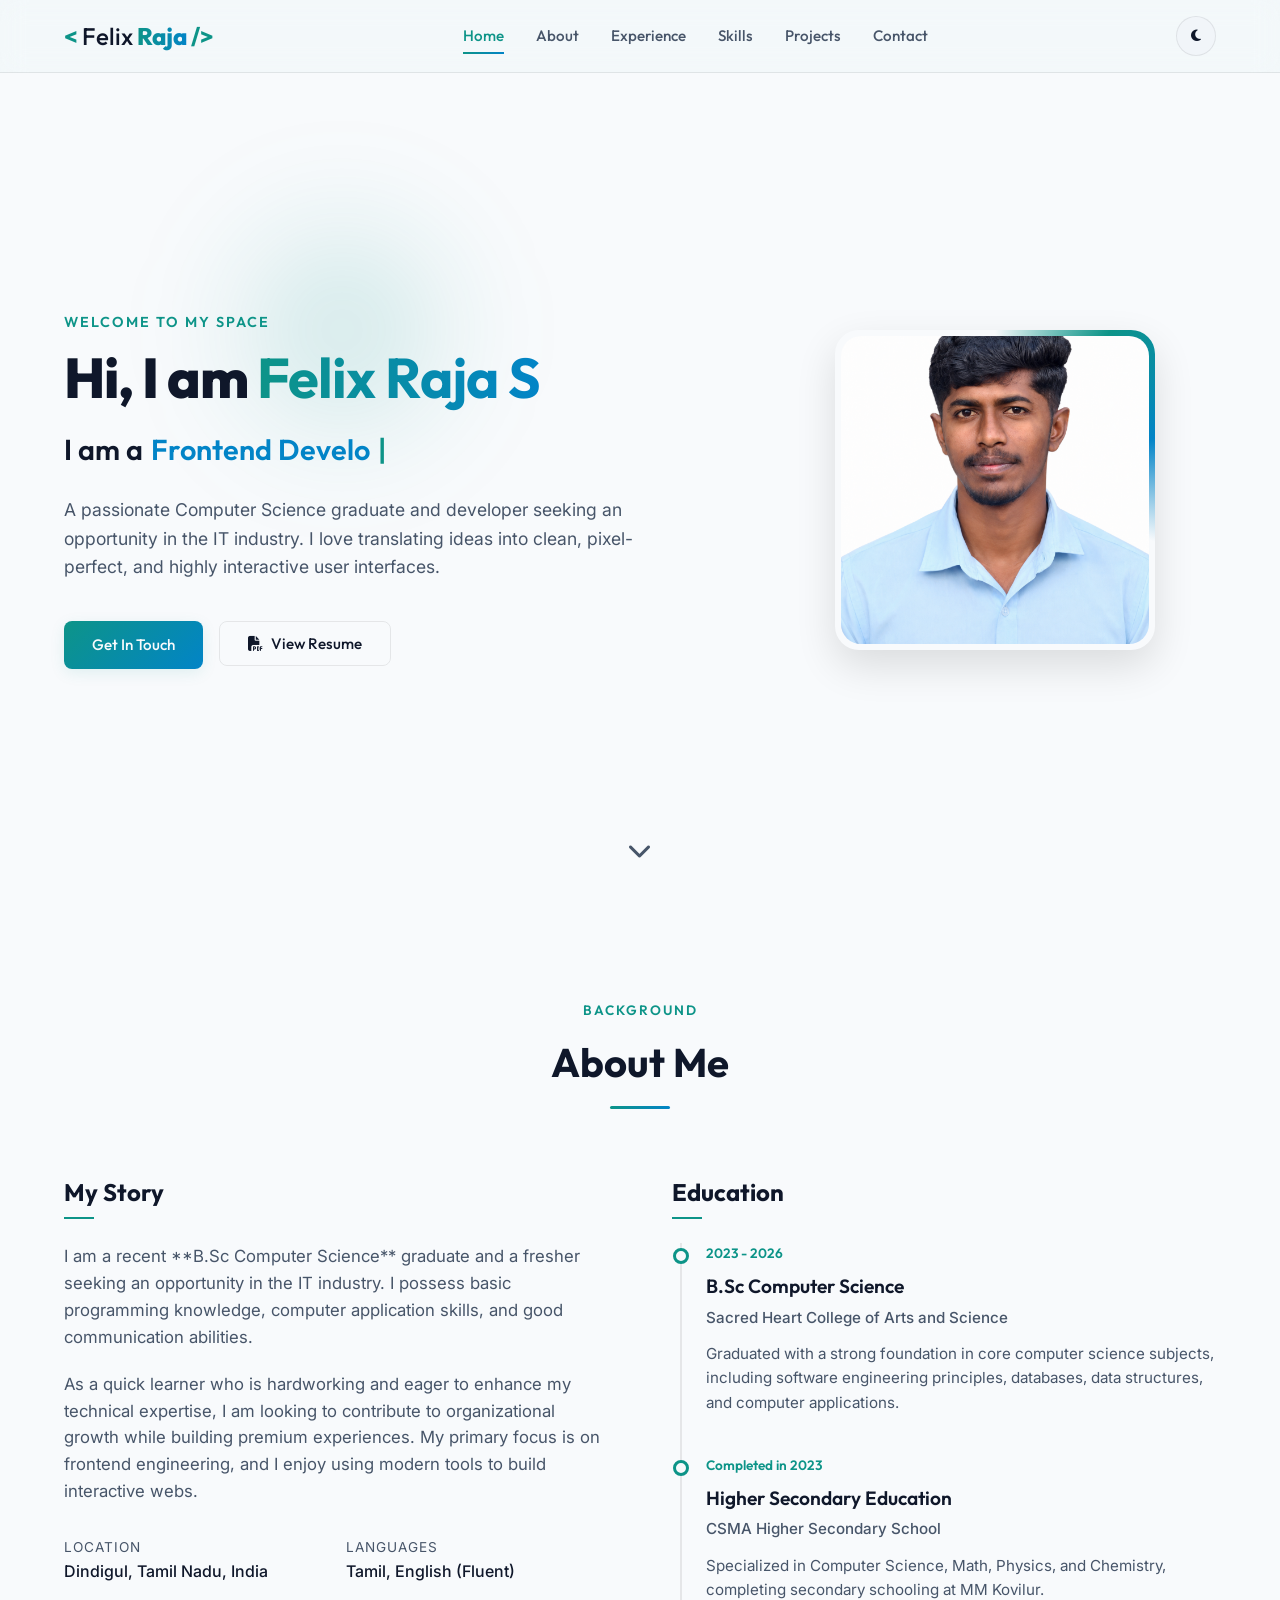
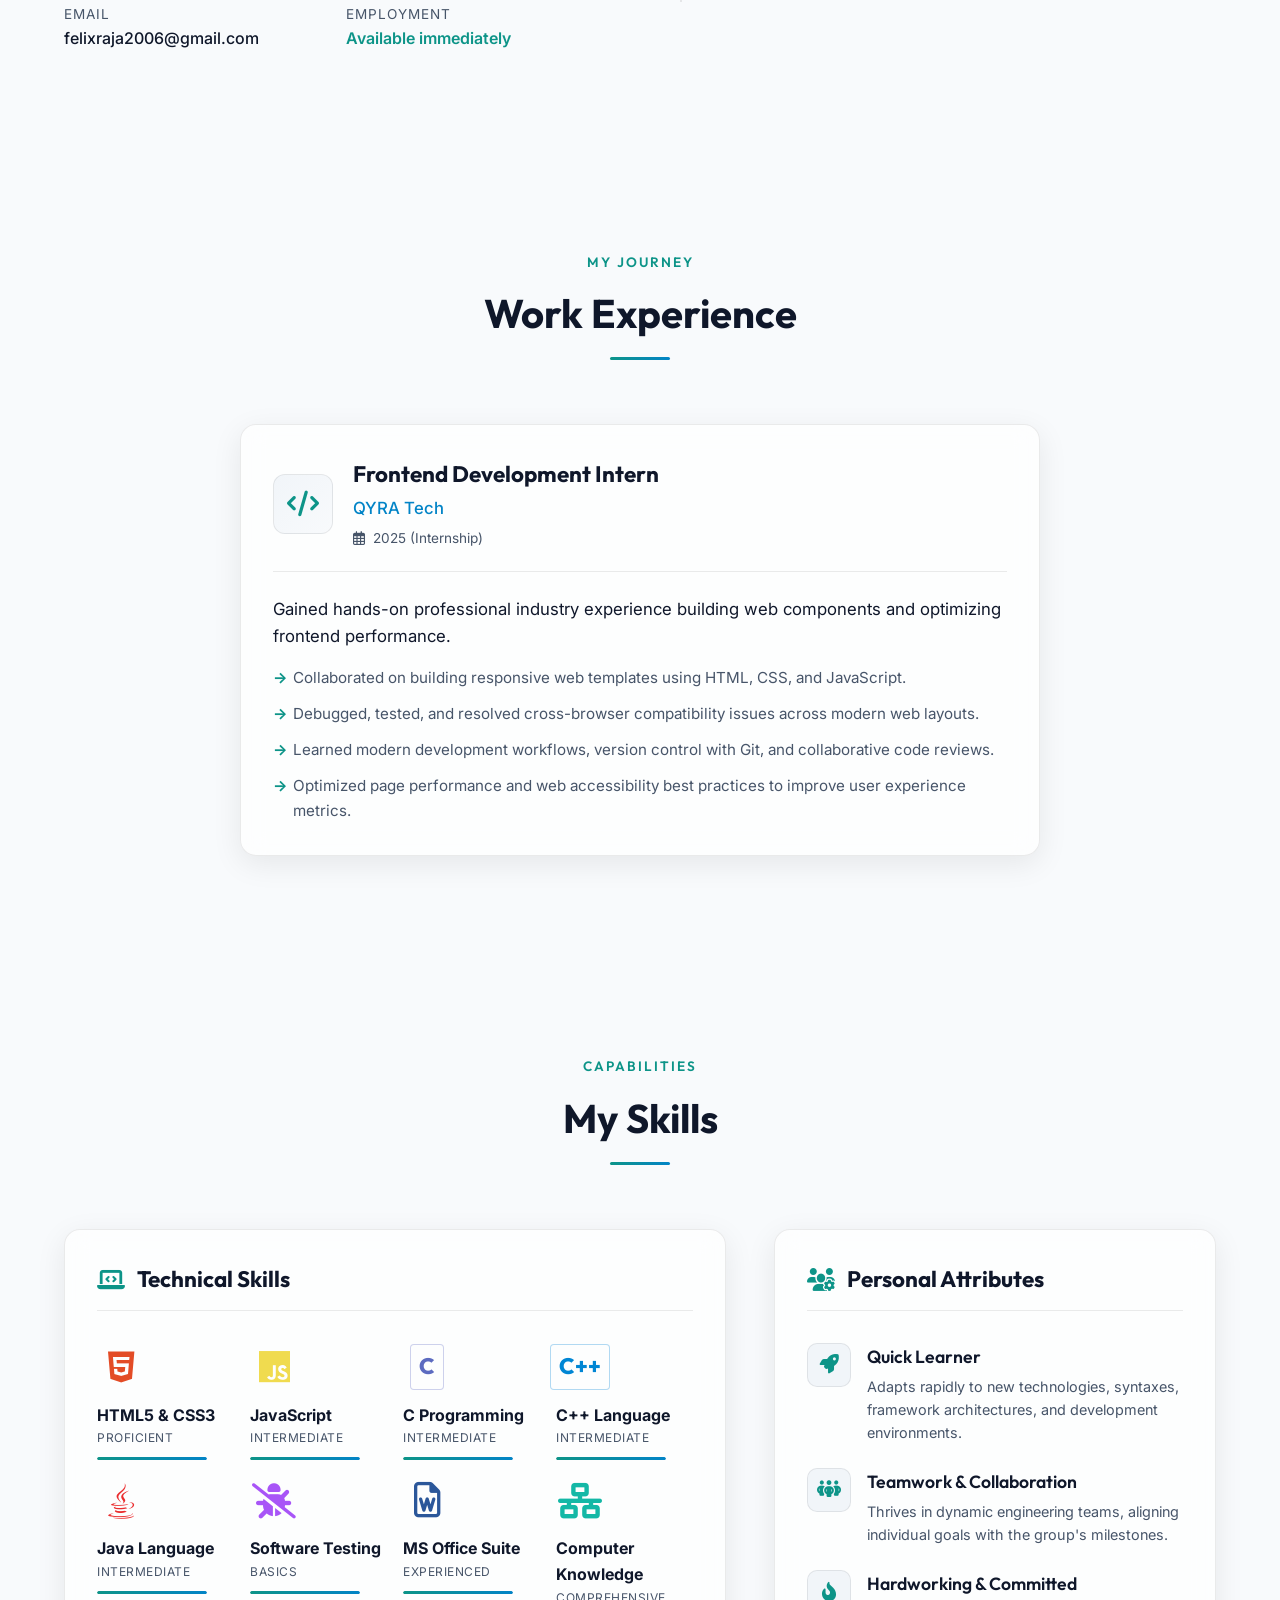
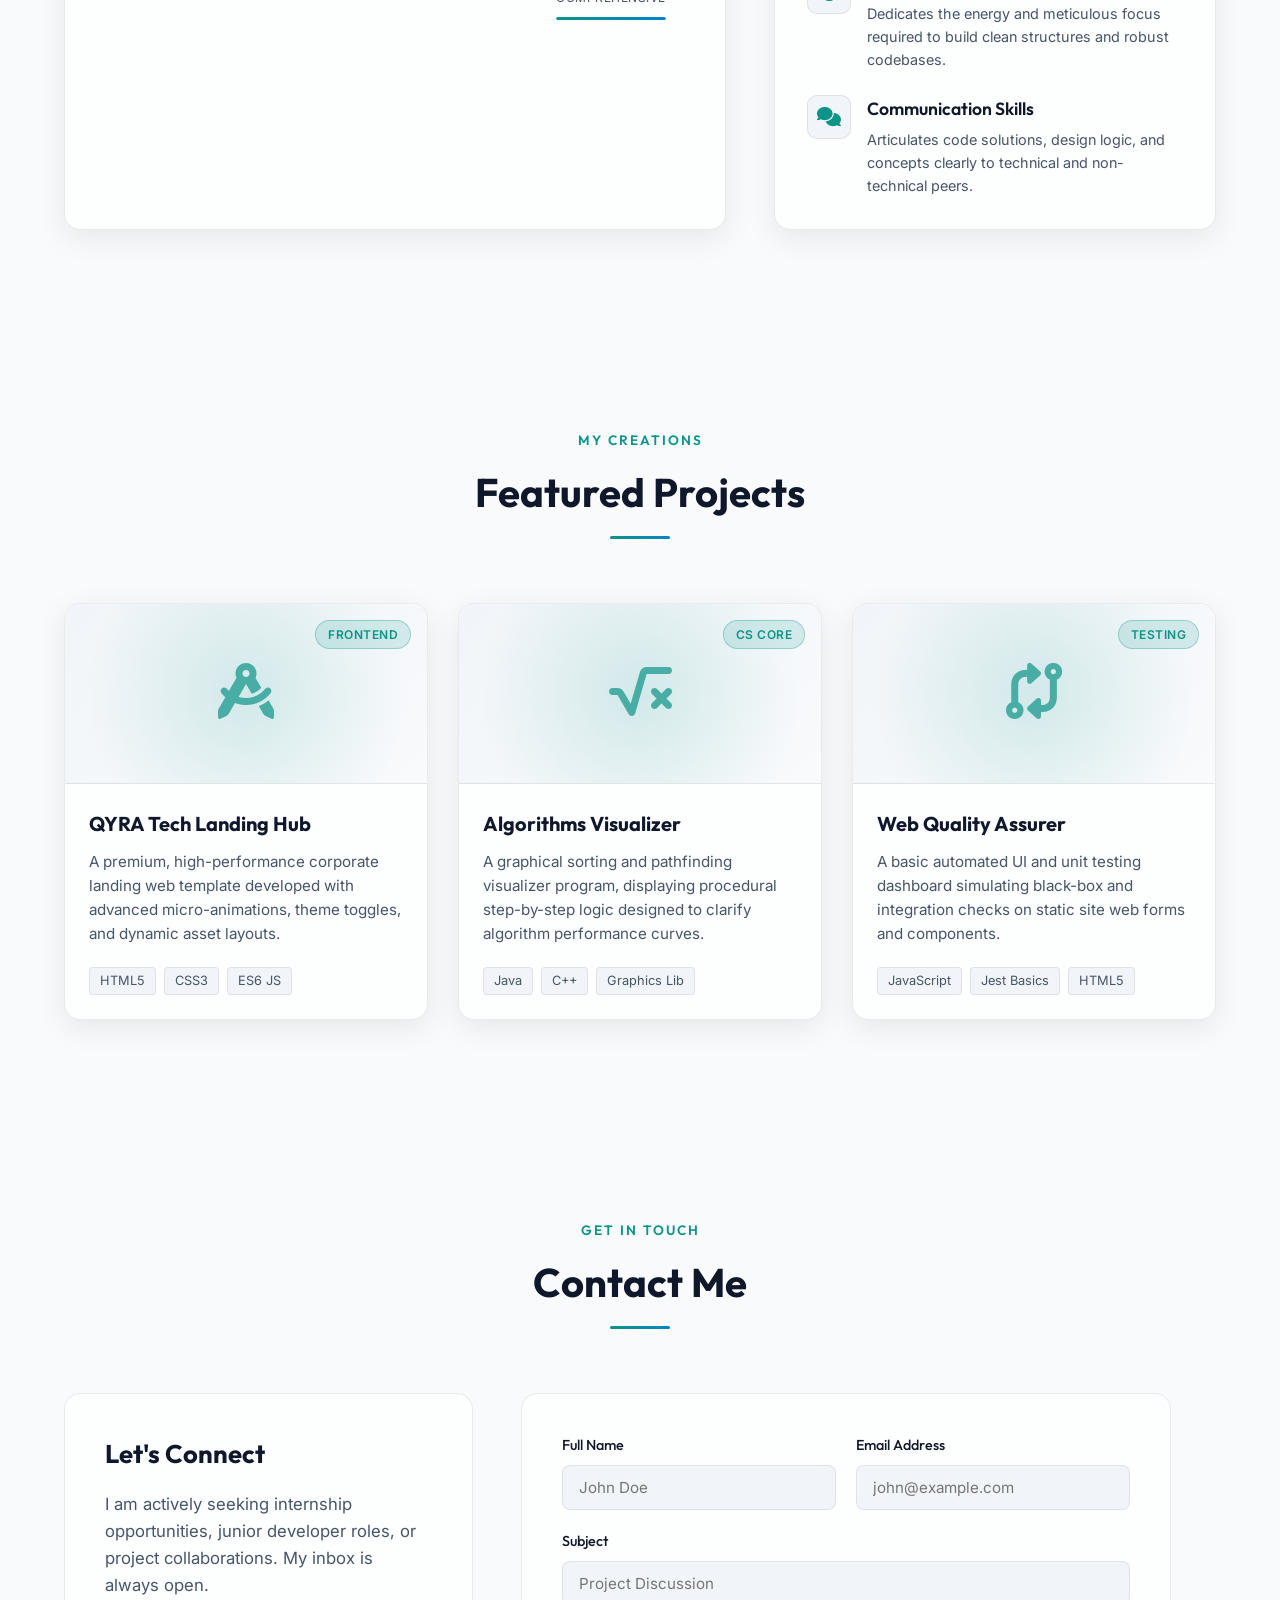
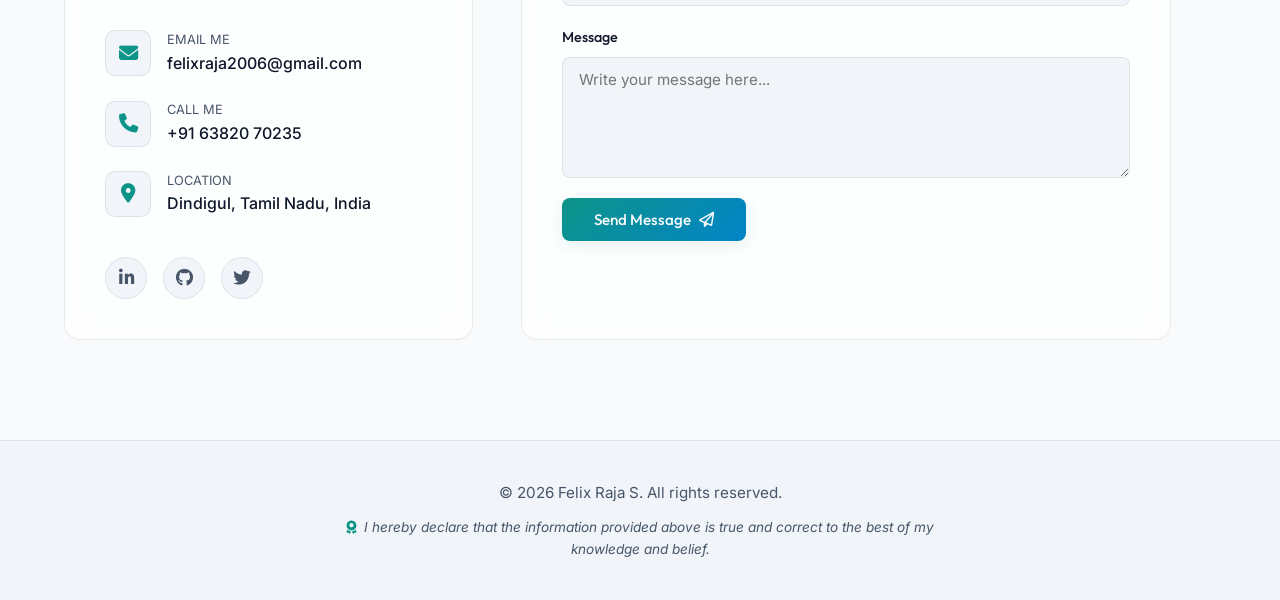
==== commit bfcb484f: "Update index.html" ====
--- a/index.html
+++ b/index.html
@@ -1,25 +1,34 @@
 <!DOCTYPE html>
 <html lang="en">
+
 <head>
     <meta charset="UTF-8">
     <meta name="viewport" content="width=device-width, initial-scale=1.0">
-    <meta name="description" content="Felix Raja S - Frontend Development Intern and Computer Science Graduate Portfolio. Explore my skills in C, C++, Java, Web Development, and testing.">
-    <meta name="keywords" content="Felix Raja, Felix Raja S, Frontend Developer, Web Developer, Portfolio, Computer Science, C, C++, Java, Dindigul, QYRA Tech">
+    <meta name="description"
+        content="Felix Raja S - Frontend Development Intern and Computer Science Graduate Portfolio. Explore my skills in C, C++, Java, Web Development, and testing.">
+    <meta name="keywords"
+        content="Felix Raja, Felix Raja S, Frontend Developer, Web Developer, Portfolio, Computer Science, C, C++, Java, Dindigul, QYRA Tech">
     <meta name="author" content="Felix Raja S">
     <title>Felix Raja S | Frontend Developer & Computer Science Graduate</title>
-    
+
     <!-- Google Fonts -->
     <link rel="preconnect" href="https://fonts.googleapis.com">
     <link rel="preconnect" href="https://fonts.gstatic.com" crossorigin>
-    <link href="https://fonts.googleapis.com/css2?family=Inter:wght@300;400;500;600;700&family=Outfit:wght@400;500;600;700;800&display=swap" rel="stylesheet">
-    
+    <link
+        href="https://fonts.googleapis.com/css2?family=Inter:wght@300;400;500;600;700&family=Outfit:wght@400;500;600;700;800&display=swap"
+        rel="stylesheet">
+
     <!-- FontAwesome Icons -->
     <link rel="stylesheet" href="https://cdnjs.cloudflare.com/ajax/libs/font-awesome/6.4.0/css/all.min.css">
-    
+
     <!-- Custom CSS -->
     <link rel="stylesheet" href="style.css">
 </head>
+
 <body>
+    <!-- Cursor Tracking Background Glow -->
+    <div class="cursor-glow" id="cursorGlow"></div>
+
     <!-- Custom Scroll Progress Bar -->
     <div class="scroll-progress" id="scrollProgress"></div>
 
@@ -27,9 +36,10 @@
     <header class="header">
         <div class="nav-container">
             <a href="#hero" class="logo">
-                <span class="logo-accent">&lt;</span>Felix <span class="logo-bold">Raja</span><span class="logo-accent">/&gt;</span>
+                <span class="logo-accent">&lt;</span>Felix <span class="logo-bold">Raja</span><span
+                    class="logo-accent">/&gt;</span>
             </a>
-            
+
             <nav class="nav-links" id="navLinks">
                 <a href="#hero" class="nav-link active">Home</a>
                 <a href="#about" class="nav-link">About</a>
@@ -38,13 +48,13 @@
                 <a href="#projects" class="nav-link">Projects</a>
                 <a href="#contact" class="nav-link">Contact</a>
             </nav>
-            
+
             <div class="nav-actions">
                 <!-- Theme Toggle Switch -->
                 <button id="themeToggle" class="theme-btn" aria-label="Toggle light/dark theme">
                     <i class="fa-solid fa-moon"></i>
                 </button>
-                
+
                 <!-- Hamburg Menu (Mobile) -->
                 <button class="burger" id="burgerMenu" aria-label="Open menu">
                     <span class="line line1"></span>
@@ -59,6 +69,13 @@
     <main>
         <!-- Hero Section -->
         <section id="hero" class="hero-section">
+            <!-- Floating Background Particles -->
+            <div class="floating-particles">
+                <div class="particle shape-1"></div>
+                <div class="particle shape-2"></div>
+                <div class="particle shape-3"></div>
+            </div>
+
             <div class="section-container hero-container">
                 <div class="hero-content">
                     <span class="hero-welcome">Welcome to my space</span>
@@ -66,22 +83,26 @@
                         Hi, I am <span class="highlight">Felix Raja S</span>
                     </h1>
                     <h2 class="hero-subtitle">
-                        I am a <span class="typing-text" id="typingText">Frontend Developer</span><span class="cursor">|</span>
+                        I am a <span class="typing-text" id="typingText">Frontend Developer</span><span
+                            class="cursor">|</span>
                     </h2>
                     <p class="hero-desc">
-                        A passionate Computer Science graduate and developer seeking an opportunity in the IT industry. I love translating ideas into clean, pixel-perfect, and highly interactive user interfaces.
+                        A passionate Computer Science graduate and developer seeking an opportunity in the IT industry.
+                        I love translating ideas into clean, pixel-perfect, and highly interactive user interfaces.
                     </p>
                     <div class="hero-cta">
                         <a href="#contact" class="btn btn-primary" id="btnGetInTouch">Get In Touch</a>
-                        <button class="btn btn-secondary" id="btnOpenResume">
-                            <i class="fa-solid fa-file-pdf"></i> View Resume
-                        </button>
+                        <a href="assets/resume.pdf" download="resume.jpg" target="_blank">
+                            <button class="btn btn-secondary">
+                                <i class="fa-solid fa-file-pdf"></i> View Resume
+                            </button>
+                        </a>
                     </div>
                 </div>
                 <div class="hero-visual">
                     <div class="profile-frame">
                         <div class="glow-bg"></div>
-                        <img src="assets/profile.jpg" alt="Felix Raja S Portrait" class="profile-img">
+                        <img src="assets/photo.png" alt="Felix Raja S Portrait" class="profile-img">
                     </div>
                 </div>
             </div>
@@ -99,17 +120,22 @@
                     <h2 class="section-title">About Me</h2>
                     <div class="title-underline"></div>
                 </div>
-                
+
                 <div class="about-grid">
                     <div class="about-info">
                         <h3>My Story</h3>
                         <p class="about-text">
-                            I am a recent **B.Sc Computer Science** graduate and a fresher seeking an opportunity in the IT industry. I possess basic programming knowledge, computer application skills, and good communication abilities. 
+                            I am a recent **B.Sc Computer Science** graduate and a fresher seeking an opportunity in the
+                            IT industry. I possess basic programming knowledge, computer application skills, and good
+                            communication abilities.
                         </p>
                         <p class="about-text">
-                            As a quick learner who is hardworking and eager to enhance my technical expertise, I am looking to contribute to organizational growth while building premium experiences. My primary focus is on frontend engineering, and I enjoy using modern tools to build interactive webs.
+                            As a quick learner who is hardworking and eager to enhance my technical expertise, I am
+                            looking to contribute to organizational growth while building premium experiences. My
+                            primary focus is on frontend engineering, and I enjoy using modern tools to build
+                            interactive webs.
                         </p>
-                        
+
                         <div class="personal-details-grid">
                             <div class="detail-item">
                                 <span class="detail-label">Location</span>
@@ -129,7 +155,7 @@
                             </div>
                         </div>
                     </div>
-                    
+
                     <div class="about-timeline">
                         <h3>Education</h3>
                         <div class="timeline">
@@ -138,15 +164,18 @@
                                 <div class="timeline-date">2023 - 2026</div>
                                 <h4 class="timeline-title">B.Sc Computer Science</h4>
                                 <p class="timeline-subtitle">Sacred Heart College of Arts and Science</p>
-                                <p class="timeline-desc">Graduated with a strong foundation in core computer science subjects, including software engineering principles, databases, data structures, and computer applications.</p>
-                            </div>
-                            
+                                <p class="timeline-desc">Graduated with a strong foundation in core computer science
+                                    subjects, including software engineering principles, databases, data structures, and
+                                    computer applications.</p>
+                            </div>
+
                             <div class="timeline-item">
                                 <div class="timeline-dot"></div>
                                 <div class="timeline-date">Completed in 2023</div>
                                 <h4 class="timeline-title">Higher Secondary Education</h4>
                                 <p class="timeline-subtitle">CSMA Higher Secondary School</p>
-                                <p class="timeline-desc">Specialized in Computer Science, Math, Physics, and Chemistry, completing secondary schooling at MM Kovilur.</p>
+                                <p class="timeline-desc">Specialized in Computer Science, Math, Physics, and Chemistry,
+                                    completing secondary schooling at MM Kovilur.</p>
                             </div>
                         </div>
                     </div>
@@ -162,7 +191,7 @@
                     <h2 class="section-title">Work Experience</h2>
                     <div class="title-underline"></div>
                 </div>
-                
+
                 <div class="experience-layout">
                     <div class="experience-card">
                         <div class="exp-header">
@@ -172,18 +201,24 @@
                             <div class="exp-meta">
                                 <h3 class="exp-title">Frontend Development Intern</h3>
                                 <p class="exp-company">QYRA Tech</p>
-                                <span class="exp-duration"><i class="fa-regular fa-calendar-days"></i> 2025 (Internship)</span>
+                                <span class="exp-duration"><i class="fa-regular fa-calendar-days"></i> 2025
+                                    (Internship)</span>
                             </div>
                         </div>
                         <div class="exp-body">
                             <p class="exp-intro">
-                                Gained hands-on professional industry experience building web components and optimizing frontend performance.
+                                Gained hands-on professional industry experience building web components and optimizing
+                                frontend performance.
                             </p>
                             <ul class="exp-list">
-                                <li>Collaborated on building responsive web templates using HTML, CSS, and JavaScript.</li>
-                                <li>Debugged, tested, and resolved cross-browser compatibility issues across modern web layouts.</li>
-                                <li>Learned modern development workflows, version control with Git, and collaborative code reviews.</li>
-                                <li>Optimized page performance and web accessibility best practices to improve user experience metrics.</li>
+                                <li>Collaborated on building responsive web templates using HTML, CSS, and JavaScript.
+                                </li>
+                                <li>Debugged, tested, and resolved cross-browser compatibility issues across modern web
+                                    layouts.</li>
+                                <li>Learned modern development workflows, version control with Git, and collaborative
+                                    code reviews.</li>
+                                <li>Optimized page performance and web accessibility best practices to improve user
+                                    experience metrics.</li>
                             </ul>
                         </div>
                     </div>
@@ -199,59 +234,99 @@
                     <h2 class="section-title">My Skills</h2>
                     <div class="title-underline"></div>
                 </div>
-                
+
                 <div class="skills-wrapper">
                     <!-- Technical Skills -->
                     <div class="skills-category-box">
                         <h3 class="skills-box-title"><i class="fa-solid fa-laptop-code"></i> Technical Skills</h3>
                         <div class="skills-grid">
-                            <div class="skill-card">
-                                <div class="skill-icon-wrap"><i class="fa-brands fa-html5 skill-icon html-color"></i></div>
-                                <h4>HTML5 & CSS3</h4>
-                                <p class="skill-level">Proficient</p>
-                                <div class="skill-progress-bar"><div class="progress" style="width: 85%"></div></div>
-                            </div>
-                            <div class="skill-card">
-                                <div class="skill-icon-wrap"><i class="fa-brands fa-js skill-icon js-color"></i></div>
-                                <h4>JavaScript</h4>
-                                <p class="skill-level">Intermediate</p>
-                                <div class="skill-progress-bar"><div class="progress" style="width: 75%"></div></div>
-                            </div>
-                            <div class="skill-card">
-                                <div class="skill-icon-wrap"><span class="custom-icon c-color">C</span></div>
-                                <h4>C Programming</h4>
-                                <p class="skill-level">Intermediate</p>
-                                <div class="skill-progress-bar"><div class="progress" style="width: 70%"></div></div>
-                            </div>
-                            <div class="skill-card">
-                                <div class="skill-icon-wrap"><span class="custom-icon cpp-color">C++</span></div>
-                                <h4>C++ Language</h4>
-                                <p class="skill-level">Intermediate</p>
-                                <div class="skill-progress-bar"><div class="progress" style="width: 65%"></div></div>
-                            </div>
-                            <div class="skill-card">
-                                <div class="skill-icon-wrap"><i class="fa-brands fa-java skill-icon java-color"></i></div>
-                                <h4>Java Language</h4>
-                                <p class="skill-level">Intermediate</p>
-                                <div class="skill-progress-bar"><div class="progress" style="width: 65%"></div></div>
-                            </div>
-                            <div class="skill-card">
-                                <div class="skill-icon-wrap"><i class="fa-solid fa-bug-slash skill-icon test-color"></i></div>
-                                <h4>Software Testing</h4>
-                                <p class="skill-level">Basics</p>
-                                <div class="skill-progress-bar"><div class="progress" style="width: 60%"></div></div>
-                            </div>
-                            <div class="skill-card">
-                                <div class="skill-icon-wrap"><i class="fa-regular fa-file-word skill-icon word-color"></i></div>
-                                <h4>MS Office Suite</h4>
-                                <p class="skill-level">Experienced</p>
-                                <div class="skill-progress-bar"><div class="progress" style="width: 80%"></div></div>
-                            </div>
-                            <div class="skill-card">
-                                <div class="skill-icon-wrap"><i class="fa-solid fa-network-wired skill-icon computer-color"></i></div>
-                                <h4>Computer Knowledge</h4>
-                                <p class="skill-level">Comprehensive</p>
-                                <div class="skill-progress-bar"><div class="progress" style="width: 85%"></div></div>
+                            <div class="holographic-container">
+                                <div class="holographic-card">
+                                    <div class="skill-icon-wrap"><i
+                                            class="fa-brands fa-html5 skill-icon html-color"></i>
+                                    </div>
+                                    <h4>HTML5 & CSS3</h4>
+                                    <p class="skill-level">Proficient</p>
+                                    <div class="skill-progress-bar">
+                                        <div class="progress" style="--width: 85%"></div>
+                                    </div>
+                                </div>
+                            </div>
+                            <div class="holographic-container">
+                                <div class="holographic-card">
+                                    <div class="skill-icon-wrap"><i class="fa-brands fa-js skill-icon js-color"></i>
+                                    </div>
+                                    <h4>JavaScript</h4>
+                                    <p class="skill-level">Intermediate</p>
+                                    <div class="skill-progress-bar">
+                                        <div class="progress" style="--width: 75%"></div>
+                                    </div>
+                                </div>
+                            </div>
+                            <div class="holographic-container">
+                                <div class="holographic-card">
+                                    <div class="skill-icon-wrap"><span class="custom-icon c-color">C</span></div>
+                                    <h4>C Programming</h4>
+                                    <p class="skill-level">Intermediate</p>
+                                    <div class="skill-progress-bar">
+                                        <div class="progress" style="--width: 70%"></div>
+                                    </div>
+                                </div>
+                            </div>
+                            <div class="holographic-container">
+                                <div class="holographic-card">
+                                    <div class="skill-icon-wrap"><span class="custom-icon cpp-color">C++</span></div>
+                                    <h4>C++ Language</h4>
+                                    <p class="skill-level">Intermediate</p>
+                                    <div class="skill-progress-bar">
+                                        <div class="progress" style="--width: 65%"></div>
+                                    </div>
+                                </div>
+                            </div>
+                            <div class="holographic-container">
+                                <div class="holographic-card">
+                                    <div class="skill-icon-wrap"><i class="fa-brands fa-java skill-icon java-color"></i>
+                                    </div>
+                                    <h4>Java Language</h4>
+                                    <p class="skill-level">Intermediate</p>
+                                    <div class="skill-progress-bar">
+                                        <div class="progress" style="--width: 65%"></div>
+                                    </div>
+                                </div>
+                            </div>
+                            <div class="holographic-container">
+                                <div class="holographic-card">
+                                    <div class="skill-icon-wrap"><i
+                                            class="fa-solid fa-bug-slash skill-icon test-color"></i>
+                                    </div>
+                                    <h4>Software Testing</h4>
+                                    <p class="skill-level">Basics</p>
+                                    <div class="skill-progress-bar">
+                                        <div class="progress" style="--width: 60%"></div>
+                                    </div>
+                                </div>
+                            </div>
+                            <div class="holographic-container">
+                                <div class="holographic-card">
+                                    <div class="skill-icon-wrap"><i
+                                            class="fa-regular fa-file-word skill-icon word-color"></i></div>
+                                    <h4>MS Office Suite</h4>
+                                    <p class="skill-level">Experienced</p>
+                                    <div class="skill-progress-bar">
+                                        <div class="progress" style="--width: 80%"></div>
+                                    </div>
+                                </div>
+                            </div>
+                            <div class="holographic-container">
+                                <div class="holographic-card">
+                                    <div class="skill-icon-wrap"><i
+                                            class="fa-solid fa-network-wired skill-icon computer-color"></i></div>
+                                    <h4>Computer Knowledge</h4>
+                                    <p class="skill-level">Comprehensive</p>
+                                    <div class="skill-progress-bar">
+                                        <div class="progress" style="--width: 85%"></div>
+                                    </div>
+                                </div>
                             </div>
                         </div>
                     </div>
@@ -264,28 +339,32 @@
                                 <div class="attr-icon"><i class="fa-solid fa-rocket"></i></div>
                                 <div class="attr-text">
                                     <h4>Quick Learner</h4>
-                                    <p>Adapts rapidly to new technologies, syntaxes, framework architectures, and development environments.</p>
+                                    <p>Adapts rapidly to new technologies, syntaxes, framework architectures, and
+                                        development environments.</p>
                                 </div>
                             </div>
                             <div class="attr-item">
                                 <div class="attr-icon"><i class="fa-solid fa-people-group"></i></div>
                                 <div class="attr-text">
                                     <h4>Teamwork & Collaboration</h4>
-                                    <p>Thrives in dynamic engineering teams, aligning individual goals with the group's milestones.</p>
+                                    <p>Thrives in dynamic engineering teams, aligning individual goals with the group's
+                                        milestones.</p>
                                 </div>
                             </div>
                             <div class="attr-item">
                                 <div class="attr-icon"><i class="fa-solid fa-fire-flame-curved"></i></div>
                                 <div class="attr-text">
                                     <h4>Hardworking & Committed</h4>
-                                    <p>Dedicates the energy and meticulous focus required to build clean structures and robust codebases.</p>
+                                    <p>Dedicates the energy and meticulous focus required to build clean structures and
+                                        robust codebases.</p>
                                 </div>
                             </div>
                             <div class="attr-item">
                                 <div class="attr-icon"><i class="fa-solid fa-comments"></i></div>
                                 <div class="attr-text">
                                     <h4>Communication Skills</h4>
-                                    <p>Articulates code solutions, design logic, and concepts clearly to technical and non-technical peers.</p>
+                                    <p>Articulates code solutions, design logic, and concepts clearly to technical and
+                                        non-technical peers.</p>
                                 </div>
                             </div>
                         </div>
@@ -302,7 +381,7 @@
                     <h2 class="section-title">Featured Projects</h2>
                     <div class="title-underline"></div>
                 </div>
-                
+
                 <div class="projects-grid">
                     <!-- Project 1 -->
                     <div class="project-card">
@@ -315,7 +394,8 @@
                         </div>
                         <div class="project-info">
                             <h3 class="project-title">QYRA Tech Landing Hub</h3>
-                            <p class="project-desc">A premium, high-performance corporate landing web template developed with advanced micro-animations, theme toggles, and dynamic asset layouts.</p>
+                            <p class="project-desc">A premium, high-performance corporate landing web template developed
+                                with advanced micro-animations, theme toggles, and dynamic asset layouts.</p>
                             <div class="project-tech">
                                 <span>HTML5</span>
                                 <span>CSS3</span>
@@ -335,7 +415,8 @@
                         </div>
                         <div class="project-info">
                             <h3 class="project-title">Algorithms Visualizer</h3>
-                            <p class="project-desc">A graphical sorting and pathfinding visualizer program, displaying procedural step-by-step logic designed to clarify algorithm performance curves.</p>
+                            <p class="project-desc">A graphical sorting and pathfinding visualizer program, displaying
+                                procedural step-by-step logic designed to clarify algorithm performance curves.</p>
                             <div class="project-tech">
                                 <span>Java</span>
                                 <span>C++</span>
@@ -355,7 +436,8 @@
                         </div>
                         <div class="project-info">
                             <h3 class="project-title">Web Quality Assurer</h3>
-                            <p class="project-desc">A basic automated UI and unit testing dashboard simulating black-box and integration checks on static site web forms and components.</p>
+                            <p class="project-desc">A basic automated UI and unit testing dashboard simulating black-box
+                                and integration checks on static site web forms and components.</p>
                             <div class="project-tech">
                                 <span>JavaScript</span>
                                 <span>Jest Basics</span>
@@ -375,14 +457,15 @@
                     <h2 class="section-title">Contact Me</h2>
                     <div class="title-underline"></div>
                 </div>
-                
+
                 <div class="contact-grid">
                     <div class="contact-info-panel">
                         <h3>Let's Connect</h3>
                         <p class="contact-lead-text">
-                            I am actively seeking internship opportunities, junior developer roles, or project collaborations. My inbox is always open.
+                            I am actively seeking internship opportunities, junior developer roles, or project
+                            collaborations. My inbox is always open.
                         </p>
-                        
+
                         <div class="contact-links-list">
                             <a href="mailto:felixraja2006@gmail.com" class="contact-link-item">
                                 <div class="contact-link-icon"><i class="fa-solid fa-envelope"></i></div>
@@ -408,9 +491,14 @@
                         </div>
 
                         <div class="contact-social-row">
-                            <a href="https://linkedin.com" target="_blank" rel="noopener noreferrer" class="social-circle" aria-label="LinkedIn Profile"><i class="fa-brands fa-linkedin-in"></i></a>
-                            <a href="https://github.com" target="_blank" rel="noopener noreferrer" class="social-circle" aria-label="GitHub Profile"><i class="fa-brands fa-github"></i></a>
-                            <a href="https://twitter.com" target="_blank" rel="noopener noreferrer" class="social-circle" aria-label="Twitter Profile"><i class="fa-brands fa-twitter"></i></a>
+                            <a href="https://linkedin.com" target="_blank" rel="noopener noreferrer"
+                                class="social-circle" aria-label="LinkedIn Profile"><i
+                                    class="fa-brands fa-linkedin-in"></i></a>
+                            <a href="https://github.com" target="_blank" rel="noopener noreferrer" class="social-circle"
+                                aria-label="GitHub Profile"><i class="fa-brands fa-github"></i></a>
+                            <a href="https://twitter.com" target="_blank" rel="noopener noreferrer"
+                                class="social-circle" aria-label="Twitter Profile"><i
+                                    class="fa-brands fa-twitter"></i></a>
                         </div>
                     </div>
 
@@ -424,18 +512,21 @@
                                 </div>
                                 <div class="form-group">
                                     <label for="formEmail">Email Address</label>
-                                    <input type="email" id="formEmail" name="email" placeholder="john@example.com" required>
+                                    <input type="email" id="formEmail" name="email" placeholder="john@example.com"
+                                        required>
                                     <span class="error-msg" id="emailError">Please enter a valid email</span>
                                 </div>
                             </div>
                             <div class="form-group">
                                 <label for="formSubject">Subject</label>
-                                    <input type="text" id="formSubject" name="subject" placeholder="Project Discussion" required>
-                                    <span class="error-msg" id="subjectError">Subject is required</span>
+                                <input type="text" id="formSubject" name="subject" placeholder="Project Discussion"
+                                    required>
+                                <span class="error-msg" id="subjectError">Subject is required</span>
                             </div>
                             <div class="form-group">
                                 <label for="formMessage">Message</label>
-                                <textarea id="formMessage" name="message" rows="5" placeholder="Write your message here..." required></textarea>
+                                <textarea id="formMessage" name="message" rows="5"
+                                    placeholder="Write your message here..." required></textarea>
                                 <span class="error-msg" id="messageError">Message content is required</span>
                             </div>
                             <button type="submit" class="btn btn-primary btn-submit" id="btnFormSubmit">
@@ -454,7 +545,8 @@
         <div class="footer-container">
             <p class="copyright">&copy; 2026 Felix Raja S. All rights reserved.</p>
             <p class="footer-declaration">
-                <i class="fa-solid fa-award"></i> I hereby declare that the information provided above is true and correct to the best of my knowledge and belief.
+                <i class="fa-solid fa-award"></i> I hereby declare that the information provided above is true and
+                correct to the best of my knowledge and belief.
             </p>
         </div>
     </footer>
@@ -465,8 +557,9 @@
         <div class="modal-content-wrap">
             <div class="modal-header">
                 <h3 id="modalTitle">Curriculum Vitae - Felix Raja S</h3>
-                <div class="modal-actions">
-                    <a href="assets/resume.png" download="Felix_Raja_Resume.png" class="btn btn-small btn-primary" id="btnDownloadResume">
+                <div>
+                    <a href="assets/resume.pdf" download="resume_page-0001.jpb" target="_blank"
+                        class="btn btn-small btn-primary">
                         <i class="fa-solid fa-download"></i> Download
                     </a>
                     <button class="modal-close-btn" id="btnCloseModal" aria-label="Close modal">
@@ -475,7 +568,7 @@
                 </div>
             </div>
             <div class="modal-body">
-                <img src="assets/resume.png" alt="Felix Raja S Resume Document" class="modal-resume-img">
+                <img src="assets/Felix.jpg" alt="Felix Raja S Resume Document" class="modal-resume-img">
             </div>
         </div>
     </div>
@@ -495,4 +588,5 @@
     <!-- Custom Script -->
     <script src="script.js"></script>
 </body>
+
 </html>
--- a/style.css
+++ b/style.css
@@ -0,0 +1,1544 @@
+/* ==========================================
+   DESIGN TOKENS & VARIABLE DECLARATIONS
+   ========================================== */
+:root {
+    /* Fonts */
+    --font-heading: 'Outfit', sans-serif;
+    --font-body: 'Inter', sans-serif;
+
+    /* Theme: Dark Mode (Default) */
+    --bg-primary: #0a0e17;
+    --bg-secondary: #0f1524;
+    --bg-card: rgba(22, 30, 49, 0.6);
+    --bg-card-hover: rgba(29, 40, 65, 0.8);
+    --border-color: rgba(255, 255, 255, 0.08);
+    
+    --text-main: #e2e8f0;
+    --text-muted: #94a3b8;
+    --text-inverse: #0f172a;
+    
+    --primary: #00f2fe;
+    --primary-rgb: 0, 242, 254;
+    --secondary: #4facfe;
+    --accent: #d62976;
+    
+    --shadow-sm: 0 2px 8px rgba(0, 0, 0, 0.2);
+    --shadow-md: 0 8px 30px rgba(0, 0, 0, 0.3);
+    --shadow-lg: 0 16px 40px rgba(0, 0, 0, 0.4);
+    
+    --glow-color: rgba(0, 242, 254, 0.15);
+    --backdrop-blur: blur(12px);
+    
+    --transition-fast: 0.2s ease;
+    --transition-normal: 0.4s cubic-bezier(0.16, 1, 0.3, 1);
+    --transition-slow: 0.6s cubic-bezier(0.16, 1, 0.3, 1);
+}
+
+/* Light Theme Overrides */
+[data-theme="light"] {
+    --bg-primary: #f8fafc;
+    --bg-secondary: #f1f5f9;
+    --bg-card: rgba(255, 255, 255, 0.7);
+    --bg-card-hover: rgba(255, 255, 255, 0.9);
+    --border-color: rgba(0, 0, 0, 0.08);
+    
+    --text-main: #0f172a;
+    --text-muted: #475569;
+    --text-inverse: #f8fafc;
+    
+    --primary: #0d9488;
+    --primary-rgb: 13, 148, 136;
+    --secondary: #0284c7;
+    --accent: #db2777;
+    
+    --shadow-sm: 0 2px 8px rgba(0, 0, 0, 0.05);
+    --shadow-md: 0 8px 30px rgba(0, 0, 0, 0.08);
+    --shadow-lg: 0 16px 40px rgba(0, 0, 0, 0.12);
+    
+    --glow-color: rgba(13, 148, 136, 0.1);
+}
+
+/* ==========================================
+   BASE & RESET STYLES
+   ========================================== */
+* {
+    margin: 0;
+    padding: 0;
+    box-sizing: border-box;
+}
+
+html {
+    scroll-behavior: smooth;
+    font-size: 16px;
+}
+
+body {
+    background-color: var(--bg-primary);
+    color: var(--text-main);
+    font-family: var(--font-body);
+    line-height: 1.6;
+    overflow-x: hidden;
+    transition: background-color var(--transition-normal), color var(--transition-normal);
+}
+
+a {
+    text-decoration: none;
+    color: inherit;
+}
+
+button, input, textarea {
+    font-family: inherit;
+    outline: none;
+}
+
+/* Scroll Progress Bar */
+.scroll-progress {
+    position: fixed;
+    top: 0;
+    left: 0;
+    width: 0%;
+    height: 3px;
+    background: linear-gradient(90deg, var(--primary), var(--secondary));
+    z-index: 1000;
+    transition: width 0.1s ease;
+}
+
+/* Custom Scrollbar */
+::-webkit-scrollbar {
+    width: 8px;
+}
+::-webkit-scrollbar-track {
+    background: var(--bg-primary);
+}
+::-webkit-scrollbar-thumb {
+    background: var(--bg-secondary);
+    border: 2px solid var(--bg-primary);
+    border-radius: 4px;
+}
+::-webkit-scrollbar-thumb:hover {
+    background: var(--text-muted);
+}
+
+/* Common Container */
+.section-container {
+    max-width: 1200px;
+    margin: 0 auto;
+    padding: 100px 24px;
+    position: relative;
+    z-index: 2;
+}
+
+/* ==========================================
+   BUTTONS & ACCENTS
+   ========================================== */
+.btn {
+    display: inline-flex;
+    align-items: center;
+    justify-content: center;
+    gap: 8px;
+    padding: 12px 28px;
+    border-radius: 8px;
+    font-family: var(--font-heading);
+    font-weight: 500;
+    font-size: 0.95rem;
+    cursor: pointer;
+    transition: all var(--transition-fast);
+    border: none;
+}
+
+.btn-primary {
+    background: linear-gradient(135deg, var(--primary), var(--secondary));
+    color: var(--text-inverse);
+    box-shadow: 0 4px 15px var(--glow-color);
+}
+.btn-primary:hover {
+    transform: translateY(-2px);
+    box-shadow: 0 8px 25px var(--glow-color);
+    opacity: 0.95;
+}
+
+.btn-secondary {
+    background: transparent;
+    color: var(--text-main);
+    border: 1px solid var(--border-color);
+}
+.btn-secondary:hover {
+    background: var(--bg-secondary);
+    border-color: var(--primary);
+    transform: translateY(-2px);
+}
+
+.btn-small {
+    padding: 8px 16px;
+    font-size: 0.85rem;
+    border-radius: 6px;
+}
+
+.highlight {
+    background: linear-gradient(90deg, var(--primary), var(--secondary));
+    -webkit-background-clip: text;
+    -webkit-text-fill-color: transparent;
+    font-weight: 700;
+}
+
+/* ==========================================
+   HEADER / NAVIGATION
+   ========================================== */
+.header {
+    position: fixed;
+    top: 0;
+    left: 0;
+    width: 100%;
+    z-index: 100;
+    border-bottom: 1px solid var(--border-color);
+    background-color: rgba(var(--primary-rgb), 0.02);
+    backdrop-filter: var(--backdrop-blur);
+    -webkit-backdrop-filter: var(--backdrop-blur);
+    transition: background-color var(--transition-normal), border-color var(--transition-normal);
+}
+
+.header.scrolled {
+    background-color: var(--bg-primary);
+    box-shadow: var(--shadow-sm);
+}
+
+.nav-container {
+    max-width: 1200px;
+    margin: 0 auto;
+    padding: 16px 24px;
+    display: flex;
+    justify-content: space-between;
+    align-items: center;
+}
+
+.logo {
+    font-family: var(--font-heading);
+    font-size: 1.5rem;
+    font-weight: 500;
+    color: var(--text-main);
+    display: flex;
+    align-items: center;
+    gap: 4px;
+}
+.logo-bold {
+    font-weight: 800;
+    background: linear-gradient(90deg, var(--primary), var(--secondary));
+    -webkit-background-clip: text;
+    -webkit-text-fill-color: transparent;
+}
+.logo-accent {
+    color: var(--primary);
+    font-weight: 700;
+}
+
+.nav-links {
+    display: flex;
+    gap: 32px;
+}
+
+.nav-link {
+    font-family: var(--font-heading);
+    font-size: 0.95rem;
+    font-weight: 500;
+    color: var(--text-muted);
+    position: relative;
+    padding: 6px 0;
+    transition: color var(--transition-fast);
+}
+.nav-link:hover, .nav-link.active {
+    color: var(--primary);
+}
+.nav-link::after {
+    content: '';
+    position: absolute;
+    bottom: 0;
+    left: 0;
+    width: 0;
+    height: 2px;
+    background: linear-gradient(90deg, var(--primary), var(--secondary));
+    transition: width var(--transition-normal);
+}
+.nav-link:hover::after, .nav-link.active::after {
+    width: 100%;
+}
+
+.nav-actions {
+    display: flex;
+    align-items: center;
+    gap: 16px;
+}
+
+.theme-btn {
+    background: var(--bg-secondary);
+    color: var(--text-main);
+    border: 1px solid var(--border-color);
+    width: 40px;
+    height: 40px;
+    border-radius: 50%;
+    cursor: pointer;
+    display: flex;
+    align-items: center;
+    justify-content: center;
+    transition: all var(--transition-fast);
+}
+.theme-btn:hover {
+    color: var(--primary);
+    border-color: var(--primary);
+    box-shadow: 0 0 10px var(--glow-color);
+    transform: scale(1.05);
+}
+
+.burger {
+    display: none;
+    flex-direction: column;
+    justify-content: space-between;
+    width: 24px;
+    height: 18px;
+    background: transparent;
+    border: none;
+    cursor: pointer;
+}
+.burger .line {
+    width: 100%;
+    height: 2px;
+    background-color: var(--text-main);
+    transition: all var(--transition-fast);
+}
+
+/* ==========================================
+   HERO SECTION
+   ========================================== */
+.hero-section {
+    min-height: 100vh;
+    display: flex;
+    align-items: center;
+    justify-content: center;
+    position: relative;
+    padding-top: 80px; /* Offset for Header */
+    overflow: hidden;
+}
+
+/* Background Glowing Blurs */
+.hero-section::before {
+    content: '';
+    position: absolute;
+    top: 20%;
+    left: 15%;
+    width: 300px;
+    height: 300px;
+    border-radius: 50%;
+    background: radial-gradient(circle, rgba(var(--primary-rgb), 0.2) 0%, transparent 70%);
+    filter: blur(50px);
+    z-index: 1;
+}
+
+.hero-container {
+    display: grid;
+    grid-template-columns: 1.2fr 0.8fr;
+    gap: 48px;
+    align-items: center;
+    width: 100%;
+}
+
+.hero-content {
+    z-index: 2;
+}
+
+.hero-welcome {
+    font-family: var(--font-heading);
+    color: var(--primary);
+    font-size: 0.9rem;
+    text-transform: uppercase;
+    letter-spacing: 2px;
+    font-weight: 600;
+    margin-bottom: 12px;
+    display: block;
+}
+
+.hero-title {
+    font-family: var(--font-heading);
+    font-size: 3.5rem;
+    font-weight: 800;
+    line-height: 1.15;
+    margin-bottom: 16px;
+    letter-spacing: -1px;
+}
+
+.hero-subtitle {
+    font-family: var(--font-heading);
+    font-size: 1.8rem;
+    font-weight: 600;
+    margin-bottom: 24px;
+    color: var(--text-main);
+    display: flex;
+    align-items: center;
+    gap: 8px;
+}
+
+.typing-text {
+    color: var(--secondary);
+}
+
+.cursor {
+    animation: blink 0.8s infinite;
+    color: var(--primary);
+}
+
+@keyframes blink {
+    50% { opacity: 0; }
+}
+
+.hero-desc {
+    font-size: 1.1rem;
+    color: var(--text-muted);
+    margin-bottom: 40px;
+    max-width: 580px;
+}
+
+.hero-cta {
+    display: flex;
+    gap: 16px;
+    flex-wrap: wrap;
+}
+
+/* Portrait Visuals */
+.hero-visual {
+    display: flex;
+    justify-content: center;
+    align-items: center;
+    z-index: 2;
+}
+
+.profile-frame {
+    position: relative;
+    width: 320px;
+    height: 320px;
+    border-radius: 24px;
+    padding: 6px;
+    overflow: hidden;
+    box-shadow: var(--shadow-lg);
+}
+
+.glow-bg {
+    position: absolute;
+    top: -50%;
+    left: -50%;
+    width: 200%;
+    height: 200%;
+    background: conic-gradient(
+        transparent,
+        var(--primary),
+        var(--secondary),
+        transparent 30%
+    );
+    animation: rotate 6s linear infinite;
+    z-index: 1;
+}
+
+@keyframes rotate {
+    100% {
+        transform: rotate(360deg);
+    }
+}
+
+.profile-img {
+    width: 100%;
+    height: 100%;
+    object-fit: cover;
+    border-radius: 20px;
+    position: relative;
+    z-index: 2;
+    background-color: var(--bg-secondary);
+    transition: transform var(--transition-slow);
+}
+.profile-frame:hover .profile-img {
+    transform: scale(1.03);
+}
+
+/* Scroll Down Mouse */
+.scroll-down {
+    position: absolute;
+    bottom: 30px;
+    left: 50%;
+    transform: translateX(-50%);
+    color: var(--text-muted);
+    font-size: 1.5rem;
+    z-index: 2;
+    transition: color var(--transition-fast);
+}
+.scroll-down:hover {
+    color: var(--primary);
+}
+
+.animate-bounce {
+    animation: bounce 2s infinite;
+}
+
+@keyframes bounce {
+    0%, 20%, 50%, 80%, 100% { transform: translateY(0); }
+    40% { transform: translateY(-10px); }
+    60% { transform: translateY(-5px); }
+}
+
+/* ==========================================
+   SECTIONS: HEADERS & LAYOUT
+   ========================================== */
+.section-header {
+    text-align: center;
+    margin-bottom: 64px;
+}
+
+.section-tagline {
+    font-family: var(--font-heading);
+    color: var(--primary);
+    font-size: 0.85rem;
+    text-transform: uppercase;
+    letter-spacing: 2px;
+    font-weight: 600;
+    margin-bottom: 8px;
+    display: block;
+}
+
+.section-title {
+    font-family: var(--font-heading);
+    font-size: 2.5rem;
+    font-weight: 700;
+}
+
+.title-underline {
+    width: 60px;
+    height: 3px;
+    background: linear-gradient(90deg, var(--primary), var(--secondary));
+    margin: 12px auto 0;
+    border-radius: 2px;
+}
+
+/* ==========================================
+   ABOUT ME SECTION
+   ========================================== */
+.about-grid {
+    display: grid;
+    grid-template-columns: 1fr 1fr;
+    gap: 64px;
+}
+
+.about-info h3, .about-timeline h3 {
+    font-family: var(--font-heading);
+    font-size: 1.5rem;
+    margin-bottom: 24px;
+    position: relative;
+    padding-bottom: 8px;
+}
+.about-info h3::after, .about-timeline h3::after {
+    content: '';
+    position: absolute;
+    bottom: 0;
+    left: 0;
+    width: 30px;
+    height: 2px;
+    background-color: var(--primary);
+}
+
+.about-text {
+    font-size: 1.05rem;
+    color: var(--text-muted);
+    margin-bottom: 20px;
+}
+
+.personal-details-grid {
+    display: grid;
+    grid-template-columns: 1fr 1fr;
+    gap: 20px;
+    margin-top: 32px;
+}
+
+.detail-item {
+    display: flex;
+    flex-direction: column;
+}
+
+.detail-label {
+    font-size: 0.85rem;
+    color: var(--text-muted);
+    text-transform: uppercase;
+    letter-spacing: 1px;
+}
+
+.detail-value {
+    font-size: 1rem;
+    font-weight: 500;
+}
+
+.text-accent {
+    color: var(--primary);
+    font-weight: 600;
+}
+
+/* Education Timeline */
+.timeline {
+    position: relative;
+    border-left: 2px solid var(--border-color);
+    padding-left: 24px;
+    margin-left: 8px;
+}
+
+.timeline-item {
+    position: relative;
+    margin-bottom: 40px;
+}
+.timeline-item:last-child {
+    margin-bottom: 0;
+}
+
+.timeline-dot {
+    position: absolute;
+    left: -33px;
+    top: 5px;
+    width: 16px;
+    height: 16px;
+    border-radius: 50%;
+    background-color: var(--bg-primary);
+    border: 3px solid var(--primary);
+    transition: background-color var(--transition-fast);
+}
+.timeline-item:hover .timeline-dot {
+    background-color: var(--primary);
+    box-shadow: 0 0 10px var(--primary);
+}
+
+.timeline-date {
+    font-family: var(--font-heading);
+    font-size: 0.85rem;
+    font-weight: 600;
+    color: var(--primary);
+    margin-bottom: 6px;
+}
+
+.timeline-title {
+    font-family: var(--font-heading);
+    font-size: 1.2rem;
+    font-weight: 600;
+    color: var(--text-main);
+    margin-bottom: 4px;
+}
+
+.timeline-subtitle {
+    font-size: 0.95rem;
+    font-weight: 500;
+    color: var(--text-muted);
+    margin-bottom: 12px;
+}
+
+.timeline-desc {
+    font-size: 0.95rem;
+    color: var(--text-muted);
+}
+
+/* ==========================================
+   EXPERIENCE SECTION
+   ========================================== */
+.experience-layout {
+    max-width: 800px;
+    margin: 0 auto;
+}
+
+.experience-card {
+    background-color: var(--bg-card);
+    border: 1px solid var(--border-color);
+    border-radius: 16px;
+    padding: 32px;
+    box-shadow: var(--shadow-md);
+    backdrop-filter: var(--backdrop-blur);
+    -webkit-backdrop-filter: var(--backdrop-blur);
+    transition: transform var(--transition-normal), border-color var(--transition-normal);
+}
+.experience-card:hover {
+    transform: translateY(-4px);
+    border-color: rgba(var(--primary-rgb), 0.3);
+    box-shadow: var(--shadow-lg), 0 0 15px var(--glow-color);
+}
+
+.exp-header {
+    display: flex;
+    gap: 20px;
+    align-items: center;
+    margin-bottom: 24px;
+    border-bottom: 1px solid var(--border-color);
+    padding-bottom: 20px;
+}
+
+.exp-company-logo {
+    width: 60px;
+    height: 60px;
+    background: linear-gradient(135deg, var(--bg-secondary), var(--bg-primary));
+    border: 1px solid var(--border-color);
+    border-radius: 12px;
+    display: flex;
+    align-items: center;
+    justify-content: center;
+    font-size: 1.6rem;
+    color: var(--primary);
+}
+
+.exp-meta {
+    flex: 1;
+}
+
+.exp-title {
+    font-family: var(--font-heading);
+    font-size: 1.4rem;
+    font-weight: 700;
+    color: var(--text-main);
+}
+
+.exp-company {
+    font-size: 1.05rem;
+    color: var(--secondary);
+    font-weight: 500;
+    margin-top: 2px;
+}
+
+.exp-duration {
+    display: inline-block;
+    font-size: 0.85rem;
+    color: var(--text-muted);
+    margin-top: 6px;
+}
+.exp-duration i {
+    margin-right: 4px;
+}
+
+.exp-body {
+    color: var(--text-muted);
+}
+
+.exp-intro {
+    font-size: 1.05rem;
+    margin-bottom: 16px;
+    color: var(--text-main);
+}
+
+.exp-list {
+    list-style-type: none;
+    display: flex;
+    flex-direction: column;
+    gap: 12px;
+}
+
+.exp-list li {
+    position: relative;
+    padding-left: 20px;
+    font-size: 0.95rem;
+}
+.exp-list li::before {
+    content: '→';
+    position: absolute;
+    left: 0;
+    top: 0;
+    color: var(--primary);
+    font-weight: bold;
+}
+
+/* ==========================================
+   SKILLS SECTION
+   ========================================== */
+.skills-wrapper {
+    display: grid;
+    grid-template-columns: 1.2fr 0.8fr;
+    gap: 48px;
+}
+
+.skills-category-box {
+    background-color: var(--bg-card);
+    border: 1px solid var(--border-color);
+    border-radius: 16px;
+    padding: 32px;
+    box-shadow: var(--shadow-md);
+    backdrop-filter: var(--backdrop-blur);
+    -webkit-backdrop-filter: var(--backdrop-blur);
+}
+
+.skills-box-title {
+    font-family: var(--font-heading);
+    font-size: 1.4rem;
+    margin-bottom: 32px;
+    display: flex;
+    align-items: center;
+    gap: 12px;
+    border-bottom: 1px solid var(--border-color);
+    padding-bottom: 12px;
+}
+.skills-box-title i {
+    color: var(--primary);
+}
+
+.skills-grid {
+    display: grid;
+    grid-template-columns: repeat(auto-fill, minmax(130px, 1fr));
+    gap: 16px;
+}
+
+.skill-card {
+    background-color: var(--bg-secondary);
+    border: 1px solid var(--border-color);
+    border-radius: 12px;
+    padding: 18px 12px;
+    text-align: center;
+    transition: all var(--transition-fast);
+    display: flex;
+    flex-direction: column;
+    align-items: center;
+}
+.skill-card:hover {
+    transform: translateY(-5px);
+    border-color: var(--primary);
+    box-shadow: 0 5px 15px var(--glow-color);
+}
+
+.skill-icon-wrap {
+    width: 48px;
+    height: 48px;
+    display: flex;
+    align-items: center;
+    justify-content: center;
+    margin-bottom: 12px;
+}
+
+.skill-icon {
+    font-size: 2.2rem;
+}
+
+.custom-icon {
+    font-family: var(--font-heading);
+    font-weight: 800;
+    font-size: 1.4rem;
+    padding: 4px 8px;
+    border-radius: 4px;
+    background-color: rgba(255, 255, 255, 0.05);
+}
+
+/* Specific Skill Colors */
+.html-color { color: #e34c26; }
+.js-color { color: #f0db4f; }
+.c-color { color: #5c6bc0; border: 1px solid rgba(92, 107, 192, 0.3); }
+.cpp-color { color: #0086d4; border: 1px solid rgba(0, 134, 212, 0.3); }
+.java-color { color: #ea2d2e; }
+.test-color { color: #a855f7; }
+.word-color { color: #2b579a; }
+.computer-color { color: #14b8a6; }
+
+.skill-card h4 {
+    font-family: var(--font-heading);
+    font-size: 0.95rem;
+    font-weight: 600;
+    margin-bottom: 4px;
+}
+
+.skill-level {
+    font-size: 0.75rem;
+    color: var(--text-muted);
+    text-transform: uppercase;
+    letter-spacing: 0.5px;
+    margin-bottom: 10px;
+}
+
+.skill-progress-bar {
+    width: 80%;
+    height: 3px;
+    background-color: var(--border-color);
+    border-radius: 2px;
+    overflow: hidden;
+}
+
+.skill-progress-bar .progress {
+    height: 100%;
+    background: linear-gradient(90deg, var(--primary), var(--secondary));
+    border-radius: 2px;
+}
+
+/* Personal Attributes list style */
+.attributes-list {
+    display: flex;
+    flex-direction: column;
+    gap: 24px;
+}
+
+.attr-item {
+    display: flex;
+    gap: 16px;
+}
+
+.attr-icon {
+    width: 44px;
+    height: 44px;
+    background-color: var(--bg-secondary);
+    border: 1px solid var(--border-color);
+    border-radius: 10px;
+    display: flex;
+    align-items: center;
+    justify-content: center;
+    color: var(--primary);
+    font-size: 1.2rem;
+    flex-shrink: 0;
+}
+
+.attr-text h4 {
+    font-family: var(--font-heading);
+    font-size: 1.1rem;
+    font-weight: 600;
+    margin-bottom: 4px;
+}
+
+.attr-text p {
+    font-size: 0.9rem;
+    color: var(--text-muted);
+}
+
+/* ==========================================
+   PROJECTS SECTION
+   ========================================== */
+.projects-grid {
+    display: grid;
+    grid-template-columns: repeat(auto-fit, minmax(320px, 1fr));
+    gap: 30px;
+}
+
+.project-card {
+    background-color: var(--bg-card);
+    border: 1px solid var(--border-color);
+    border-radius: 16px;
+    overflow: hidden;
+    display: flex;
+    flex-direction: column;
+    box-shadow: var(--shadow-md);
+    backdrop-filter: var(--backdrop-blur);
+    -webkit-backdrop-filter: var(--backdrop-blur);
+    transition: transform var(--transition-normal), border-color var(--transition-normal);
+}
+.project-card:hover {
+    transform: translateY(-6px);
+    border-color: rgba(var(--primary-rgb), 0.3);
+    box-shadow: var(--shadow-lg), 0 0 15px var(--glow-color);
+}
+
+.project-image-wrap {
+    height: 180px;
+    background: linear-gradient(135deg, var(--bg-secondary) 0%, var(--bg-primary) 100%);
+    position: relative;
+    display: flex;
+    align-items: center;
+    justify-content: center;
+    border-bottom: 1px solid var(--border-color);
+}
+
+.project-overlay {
+    position: absolute;
+    top: 0;
+    left: 0;
+    width: 100%;
+    height: 100%;
+    background: radial-gradient(circle, rgba(var(--primary-rgb), 0.15) 0%, transparent 80%);
+}
+
+.project-icon-placeholder {
+    font-size: 3.5rem;
+    color: var(--primary);
+    opacity: 0.7;
+    z-index: 2;
+    transition: transform var(--transition-normal);
+}
+.project-card:hover .project-icon-placeholder {
+    transform: scale(1.1);
+}
+
+.project-tag {
+    position: absolute;
+    top: 16px;
+    right: 16px;
+    background-color: rgba(var(--primary-rgb), 0.15);
+    color: var(--primary);
+    border: 1px solid rgba(var(--primary-rgb), 0.3);
+    padding: 4px 12px;
+    border-radius: 20px;
+    font-size: 0.75rem;
+    font-weight: 600;
+    text-transform: uppercase;
+    letter-spacing: 0.5px;
+    z-index: 2;
+}
+
+.project-info {
+    padding: 24px;
+    display: flex;
+    flex-direction: column;
+    flex: 1;
+}
+
+.project-title {
+    font-family: var(--font-heading);
+    font-size: 1.25rem;
+    font-weight: 700;
+    margin-bottom: 10px;
+}
+
+.project-desc {
+    font-size: 0.95rem;
+    color: var(--text-muted);
+    margin-bottom: 20px;
+    flex: 1;
+}
+
+.project-tech {
+    display: flex;
+    flex-wrap: wrap;
+    gap: 8px;
+}
+
+.project-tech span {
+    font-size: 0.8rem;
+    background-color: var(--bg-secondary);
+    border: 1px solid var(--border-color);
+    color: var(--text-muted);
+    padding: 3px 10px;
+    border-radius: 4px;
+}
+
+/* ==========================================
+   CONTACT SECTION
+   ========================================== */
+.contact-grid {
+    display: grid;
+    grid-template-columns: 0.9fr 1.1fr;
+    gap: 48px;
+}
+
+/* Info Panel Card */
+.contact-info-panel {
+    background-color: var(--bg-card);
+    border: 1px solid var(--border-color);
+    border-radius: 16px;
+    padding: 40px;
+    backdrop-filter: var(--backdrop-blur);
+    -webkit-backdrop-filter: var(--backdrop-blur);
+}
+
+.contact-info-panel h3 {
+    font-family: var(--font-heading);
+    font-size: 1.6rem;
+    margin-bottom: 16px;
+}
+
+.contact-lead-text {
+    font-size: 1.05rem;
+    color: var(--text-muted);
+    margin-bottom: 32px;
+}
+
+.contact-links-list {
+    display: flex;
+    flex-direction: column;
+    gap: 24px;
+    margin-bottom: 40px;
+}
+
+.contact-link-item {
+    display: flex;
+    align-items: center;
+    gap: 16px;
+    transition: all var(--transition-fast);
+}
+
+.contact-link-icon {
+    width: 46px;
+    height: 46px;
+    border-radius: 10px;
+    background-color: var(--bg-secondary);
+    border: 1px solid var(--border-color);
+    display: flex;
+    align-items: center;
+    justify-content: center;
+    color: var(--primary);
+    font-size: 1.2rem;
+    transition: all var(--transition-fast);
+}
+.contact-link-item:hover .contact-link-icon {
+    color: var(--text-inverse);
+    background: linear-gradient(135deg, var(--primary), var(--secondary));
+    box-shadow: 0 4px 10px var(--glow-color);
+}
+
+.contact-link-details {
+    display: flex;
+    flex-direction: column;
+}
+
+.link-label {
+    font-size: 0.8rem;
+    color: var(--text-muted);
+    text-transform: uppercase;
+}
+
+.link-val {
+    font-size: 1rem;
+    font-weight: 500;
+}
+
+.contact-social-row {
+    display: flex;
+    gap: 16px;
+}
+
+.social-circle {
+    width: 42px;
+    height: 42px;
+    border-radius: 50%;
+    background-color: var(--bg-secondary);
+    border: 1px solid var(--border-color);
+    display: flex;
+    align-items: center;
+    justify-content: center;
+    color: var(--text-muted);
+    font-size: 1.1rem;
+    transition: all var(--transition-fast);
+}
+.social-circle:hover {
+    color: var(--primary);
+    border-color: var(--primary);
+    box-shadow: 0 0 10px var(--glow-color);
+    transform: translateY(-3px);
+}
+
+/* Contact Form Panel */
+.contact-form-panel {
+    background-color: var(--bg-card);
+    border: 1px solid var(--border-color);
+    border-radius: 16px;
+    padding: 40px;
+    backdrop-filter: var(--backdrop-blur);
+    -webkit-backdrop-filter: var(--backdrop-blur);
+}
+
+.contact-form {
+    display: flex;
+    flex-direction: column;
+    gap: 20px;
+}
+
+.form-row {
+    display: grid;
+    grid-template-columns: 1fr 1fr;
+    gap: 20px;
+}
+
+.form-group {
+    display: flex;
+    flex-direction: column;
+    gap: 8px;
+    position: relative;
+}
+
+.form-group label {
+    font-family: var(--font-heading);
+    font-size: 0.9rem;
+    font-weight: 500;
+    color: var(--text-main);
+}
+
+.form-group input, .form-group textarea {
+    padding: 12px 16px;
+    border-radius: 8px;
+    background-color: var(--bg-secondary);
+    border: 1px solid var(--border-color);
+    color: var(--text-main);
+    font-size: 0.95rem;
+    transition: border-color var(--transition-fast), box-shadow var(--transition-fast);
+}
+
+.form-group input:focus, .form-group textarea:focus {
+    border-color: var(--primary);
+    box-shadow: 0 0 8px rgba(var(--primary-rgb), 0.15);
+}
+
+.form-group input.invalid, .form-group textarea.invalid {
+    border-color: var(--accent);
+    box-shadow: 0 0 8px rgba(214, 41, 118, 0.15);
+}
+
+.error-msg {
+    font-size: 0.75rem;
+    color: var(--accent);
+    display: none;
+    margin-top: 2px;
+}
+
+.form-group input.invalid ~ .error-msg, 
+.form-group textarea.invalid ~ .error-msg {
+    display: block;
+}
+
+.btn-submit {
+    align-self: flex-start;
+    padding: 12px 32px;
+}
+
+/* ==========================================
+   FOOTER
+   ========================================== */
+.footer {
+    border-top: 1px solid var(--border-color);
+    background-color: var(--bg-secondary);
+    padding: 40px 24px;
+    text-align: center;
+    position: relative;
+    z-index: 2;
+}
+
+.footer-container {
+    max-width: 1200px;
+    margin: 0 auto;
+    display: flex;
+    flex-direction: column;
+    gap: 12px;
+    align-items: center;
+}
+
+.copyright {
+    font-size: 0.95rem;
+    color: var(--text-muted);
+}
+
+.footer-declaration {
+    font-size: 0.85rem;
+    color: var(--text-muted);
+    font-style: italic;
+    max-width: 600px;
+}
+.footer-declaration i {
+    color: var(--primary);
+    margin-right: 4px;
+}
+
+/* ==========================================
+   INTERACTIVE MODAL (RESUME)
+   ========================================== */
+.modal {
+    position: fixed;
+    top: 0;
+    left: 0;
+    width: 100vw;
+    height: 100vh;
+    z-index: 110;
+    display: none;
+    align-items: center;
+    justify-content: center;
+    padding: 24px;
+}
+
+.modal.active {
+    display: flex;
+}
+
+.modal-backdrop {
+    position: absolute;
+    top: 0;
+    left: 0;
+    width: 100%;
+    height: 100%;
+    background-color: rgba(0, 0, 0, 0.75);
+    backdrop-filter: blur(8px);
+    -webkit-backdrop-filter: blur(8px);
+    z-index: 1;
+}
+
+.modal-content-wrap {
+    background-color: var(--bg-secondary);
+    border: 1px solid var(--border-color);
+    border-radius: 16px;
+    width: 100%;
+    max-width: 800px;
+    max-height: 90%;
+    display: flex;
+    flex-direction: column;
+    z-index: 2;
+    overflow: hidden;
+    box-shadow: var(--shadow-lg);
+    animation: zoomIn 0.3s cubic-bezier(0.16, 1, 0.3, 1);
+}
+
+@keyframes zoomIn {
+    from {
+        opacity: 0;
+        transform: scale(0.95);
+    }
+    to {
+        opacity: 1;
+        transform: scale(1);
+    }
+}
+
+.modal-header {
+    padding: 16px 24px;
+    border-bottom: 1px solid var(--border-color);
+    display: flex;
+    justify-content: space-between;
+    align-items: center;
+}
+
+.modal-header h3 {
+    font-family: var(--font-heading);
+    font-size: 1.25rem;
+    font-weight: 600;
+}
+
+.modal-actions {
+    display: flex;
+    align-items: center;
+    gap: 12px;
+}
+
+.modal-close-btn {
+    background: transparent;
+    border: none;
+    color: var(--text-muted);
+    font-size: 1.4rem;
+    cursor: pointer;
+    transition: color var(--transition-fast);
+    padding: 4px;
+}
+.modal-close-btn:hover {
+    color: var(--accent);
+}
+
+.modal-body {
+    padding: 24px;
+    overflow-y: auto;
+    display: flex;
+    justify-content: center;
+    background-color: #f1f5f9; /* Light contrast backplate for document image */
+}
+
+.modal-resume-img {
+    max-width: 100%;
+    height: auto;
+    object-fit: contain;
+    border-radius: 4px;
+    box-shadow: 0 4px 12px rgba(0, 0, 0, 0.15);
+}
+
+/* ==========================================
+   TOAST NOTIFICATION
+   ========================================== */
+.toast {
+    position: fixed;
+    bottom: 30px;
+    right: -400px; /* Hidden initially */
+    background-color: var(--bg-card);
+    border: 1px solid var(--border-color);
+    border-left: 4px solid var(--primary);
+    border-radius: 12px;
+    padding: 18px 24px;
+    box-shadow: var(--shadow-lg);
+    display: flex;
+    align-items: center;
+    gap: 20px;
+    z-index: 120;
+    transition: right 0.4s cubic-bezier(0.175, 0.885, 0.32, 1.275);
+    max-width: 360px;
+    backdrop-filter: var(--backdrop-blur);
+    -webkit-backdrop-filter: var(--backdrop-blur);
+}
+
+.toast.active {
+    right: 30px;
+}
+
+.toast-content {
+    display: flex;
+    align-items: center;
+    gap: 16px;
+}
+
+.toast-icon {
+    font-size: 1.8rem;
+    color: var(--primary);
+}
+
+.toast-message h4 {
+    font-family: var(--font-heading);
+    font-size: 1rem;
+    font-weight: 600;
+}
+
+.toast-message p {
+    font-size: 0.85rem;
+    color: var(--text-muted);
+}
+
+.toast-close {
+    background: transparent;
+    border: none;
+    color: var(--text-muted);
+    font-size: 1.2rem;
+    cursor: pointer;
+    margin-left: auto;
+}
+
+/* ==========================================
+   SCROLL REVEAL ANIMATIONS (INTERSECTION OBSERVER)
+   ========================================== */
+.scroll-reveal {
+    opacity: 0;
+    transform: translateY(40px);
+    transition: opacity 0.8s cubic-bezier(0.16, 1, 0.3, 1),
+                transform 0.8s cubic-bezier(0.16, 1, 0.3, 1);
+}
+
+.scroll-reveal.reveal-active {
+    opacity: 1;
+    transform: translateY(0);
+}
+
+/* ==========================================
+   MEDIA QUERIES (RESPONSIVENESS)
+   ========================================== */
+
+/* Up to Tablet (992px) */
+@media (max-width: 992px) {
+    .section-container {
+        padding: 80px 24px;
+    }
+    
+    .hero-container {
+        grid-template-columns: 1fr;
+        text-align: center;
+        gap: 40px;
+    }
+    
+    .hero-content {
+        order: 2;
+        display: flex;
+        flex-direction: column;
+        align-items: center;
+    }
+    
+    .hero-visual {
+        order: 1;
+    }
+    
+    .hero-desc {
+        margin-left: auto;
+        margin-right: auto;
+    }
+    
+    .hero-cta {
+        justify-content: center;
+    }
+    
+    .about-grid {
+        grid-template-columns: 1fr;
+        gap: 48px;
+    }
+    
+    .skills-wrapper {
+        grid-template-columns: 1fr;
+    }
+    
+    .contact-grid {
+        grid-template-columns: 1fr;
+        gap: 32px;
+    }
+}
+
+/* Up to Mobile Portrait (768px) */
+@media (max-width: 768px) {
+    html {
+        font-size: 15px;
+    }
+    
+    .hero-title {
+        font-size: 2.8rem;
+    }
+    
+    .hero-subtitle {
+        font-size: 1.5rem;
+    }
+    
+    /* Navigation burger interaction */
+    .burger {
+        display: flex;
+    }
+    
+    .nav-links {
+        position: fixed;
+        top: 72px; /* height of header */
+        right: -100%;
+        width: 80%;
+        max-width: 300px;
+        height: calc(100vh - 72px);
+        background-color: var(--bg-secondary);
+        border-left: 1px solid var(--border-color);
+        flex-direction: column;
+        align-items: center;
+        padding-top: 48px;
+        gap: 24px;
+        transition: right 0.4s cubic-bezier(0.16, 1, 0.3, 1);
+        backdrop-filter: var(--backdrop-blur);
+        -webkit-backdrop-filter: var(--backdrop-blur);
+    }
+    
+    .nav-links.active {
+        right: 0;
+    }
+    
+    /* Burger Lines Animations */
+    .burger.active .line1 {
+        transform: rotate(45deg) translate(5px, 5px);
+    }
+    .burger.active .line2 {
+        opacity: 0;
+    }
+    .burger.active .line3 {
+        transform: rotate(-45deg) translate(6px, -6px);
+    }
+    
+    .profile-frame {
+        width: 260px;
+        height: 260px;
+    }
+    
+    .form-row {
+        grid-template-columns: 1fr;
+    }
+    
+    .btn-submit {
+        width: 100%;
+    }
+}
+
+/* Up to Tiny Mobile (480px) */
+@media (max-width: 480px) {
+    .hero-title {
+        font-size: 2.2rem;
+    }
+    
+    .hero-subtitle {
+        font-size: 1.3rem;
+    }
+    
+    .hero-cta {
+        flex-direction: column;
+        width: 100%;
+    }
+    
+    .hero-cta .btn {
+        width: 100%;
+    }
+    
+    .personal-details-grid {
+        grid-template-columns: 1fr;
+    }
+    
+    .skills-grid {
+        grid-template-columns: repeat(auto-fill, minmax(110px, 1fr));
+    }
+}
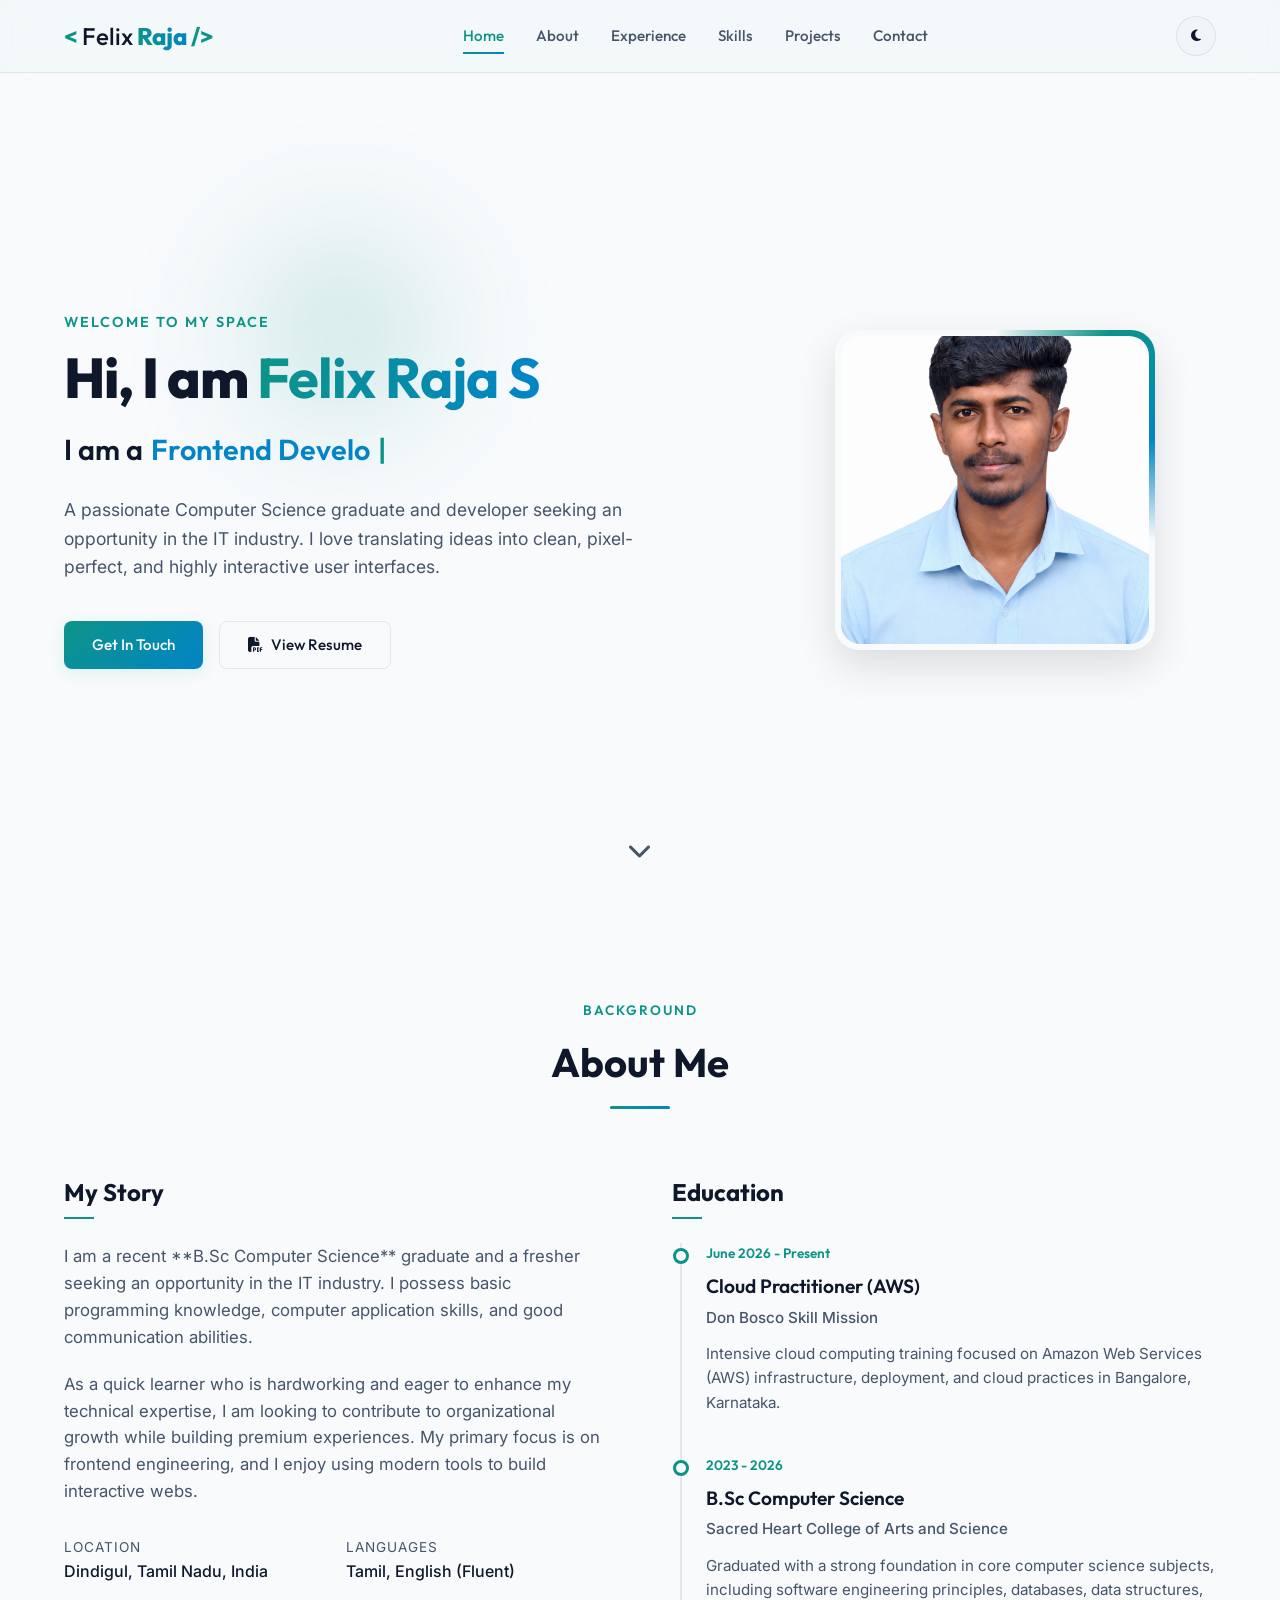
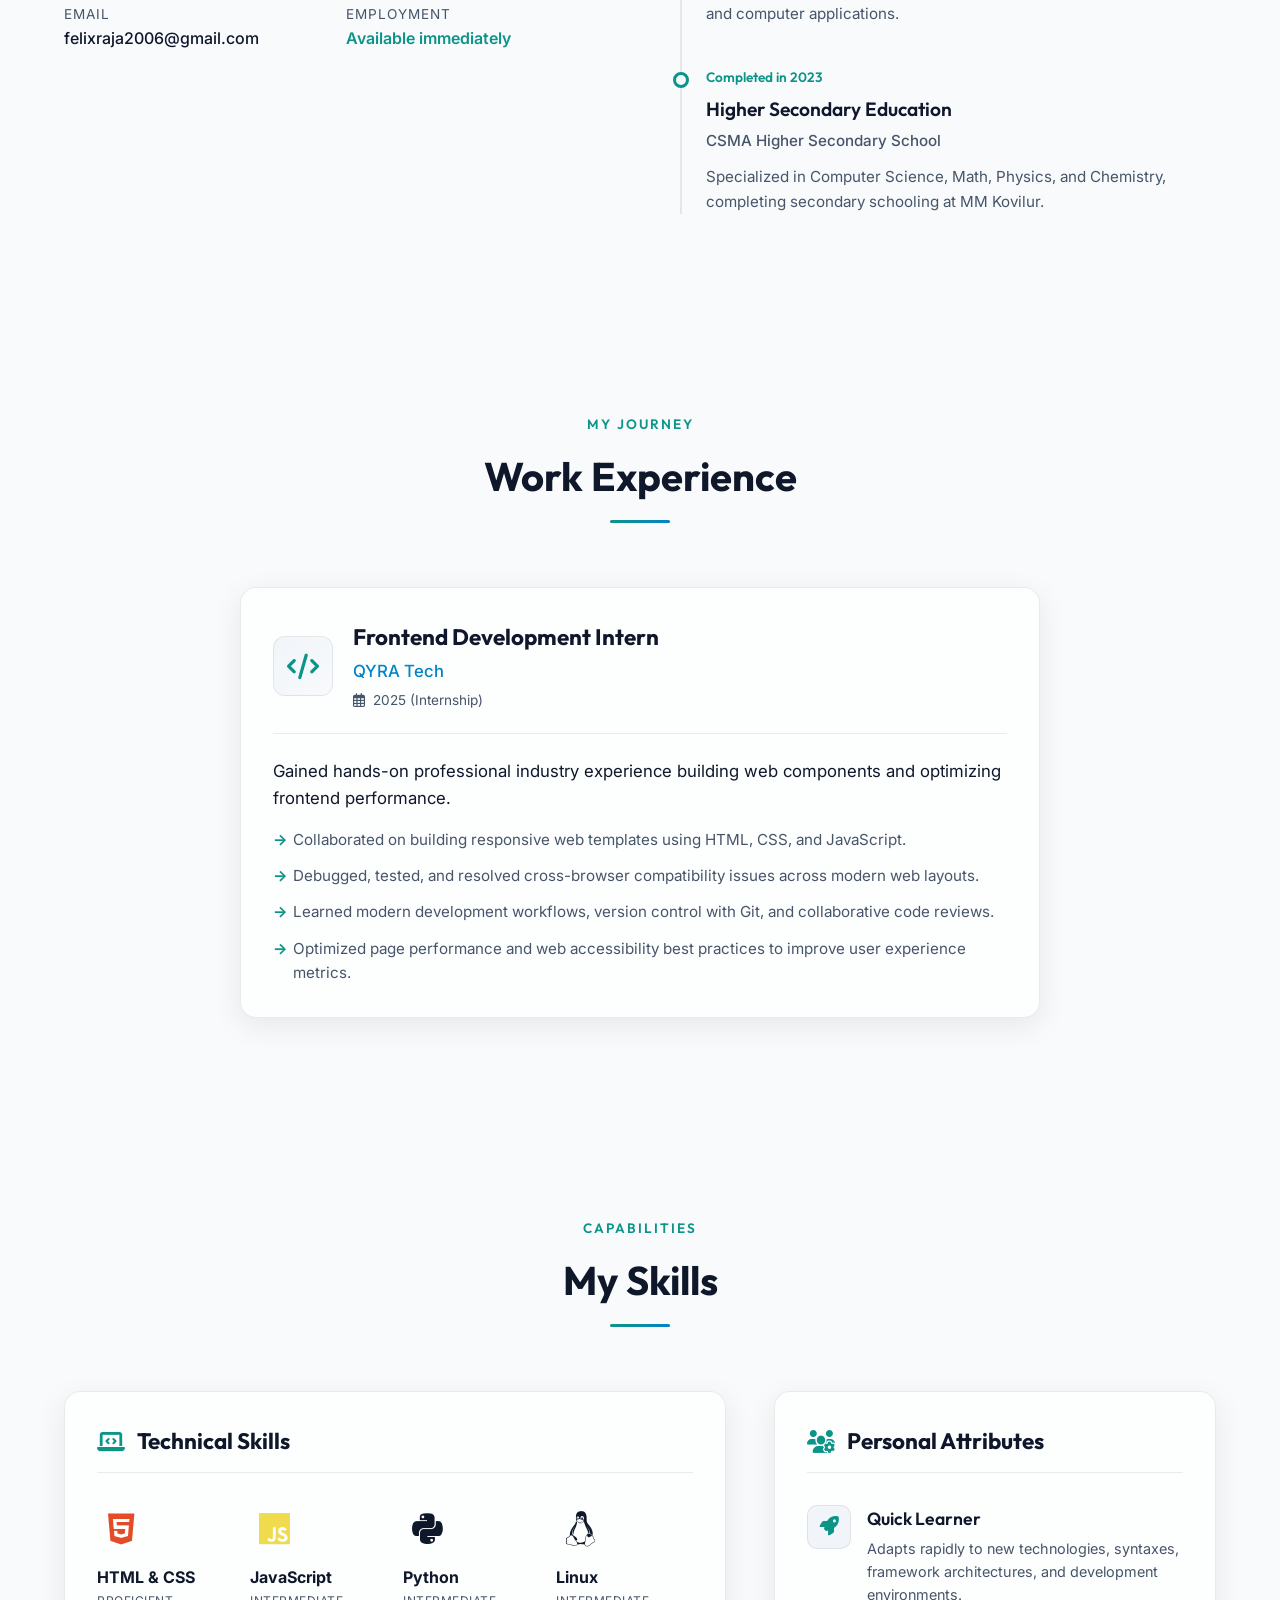
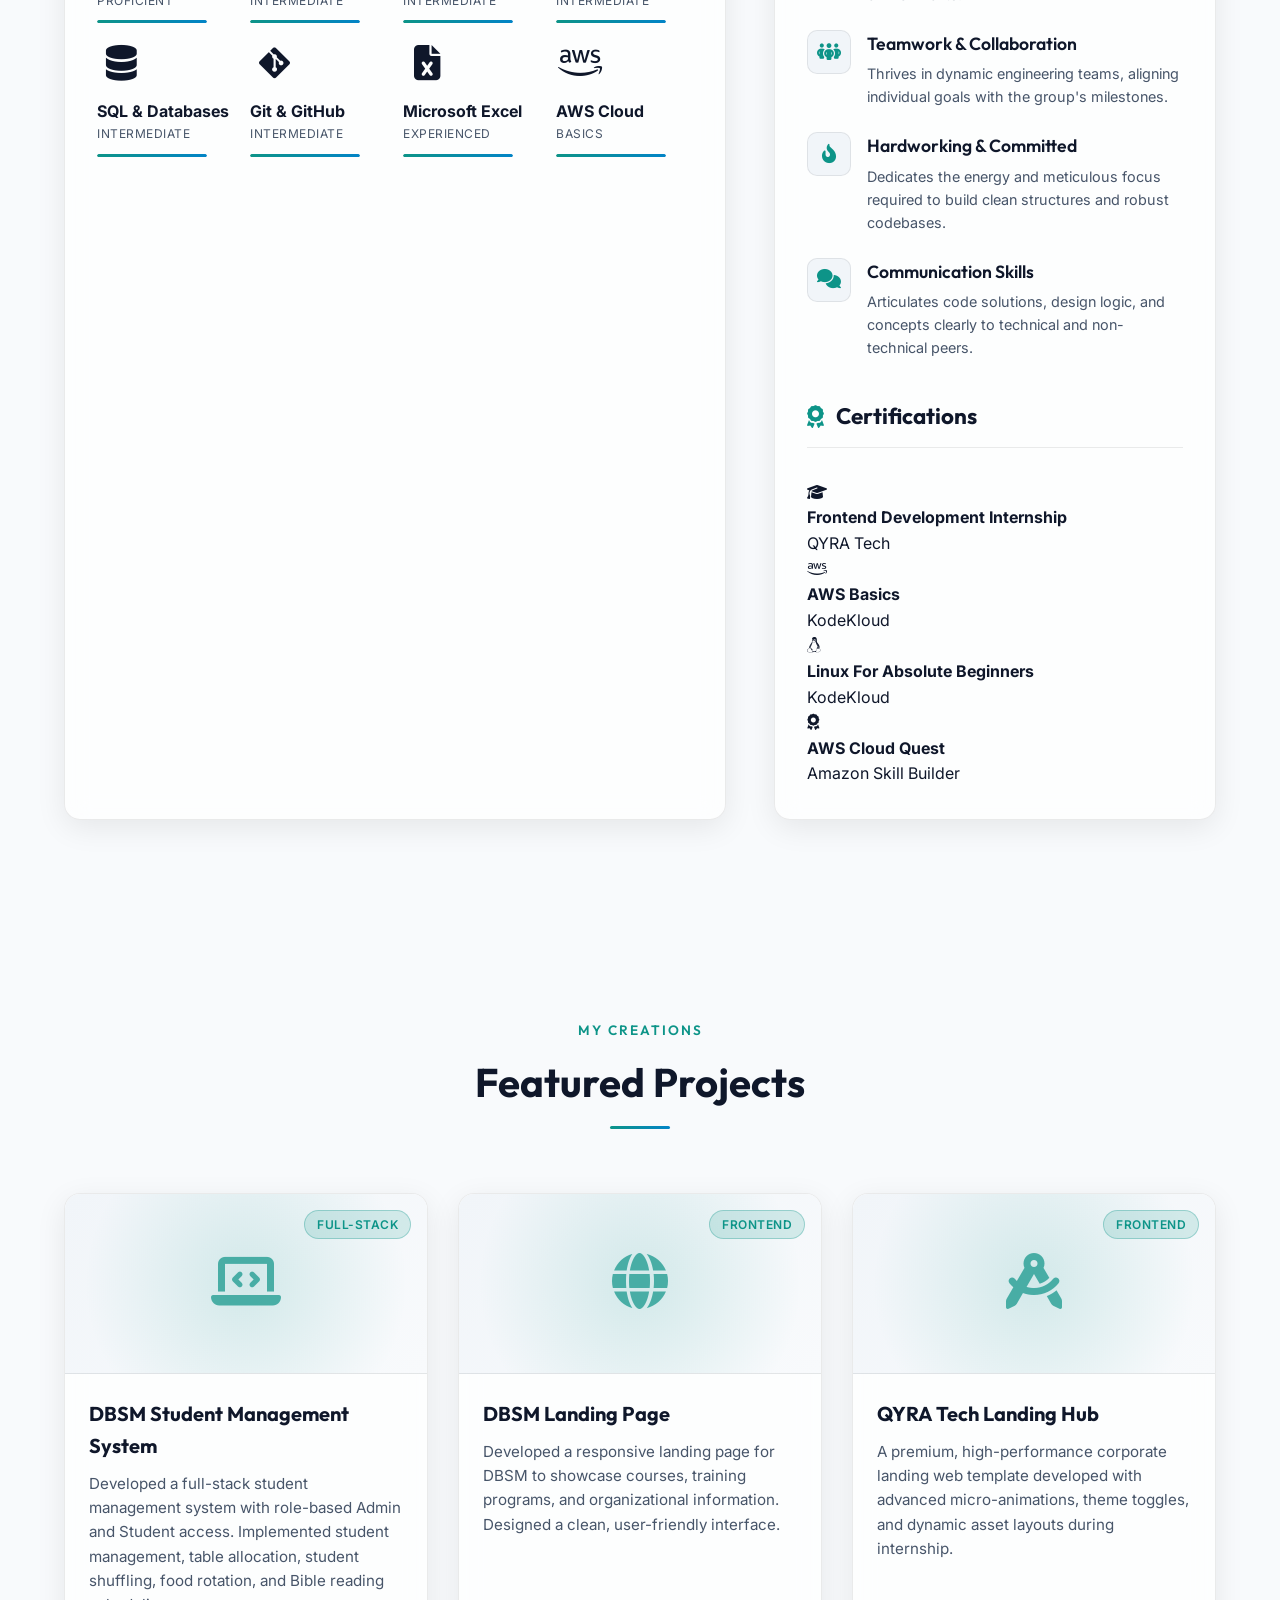
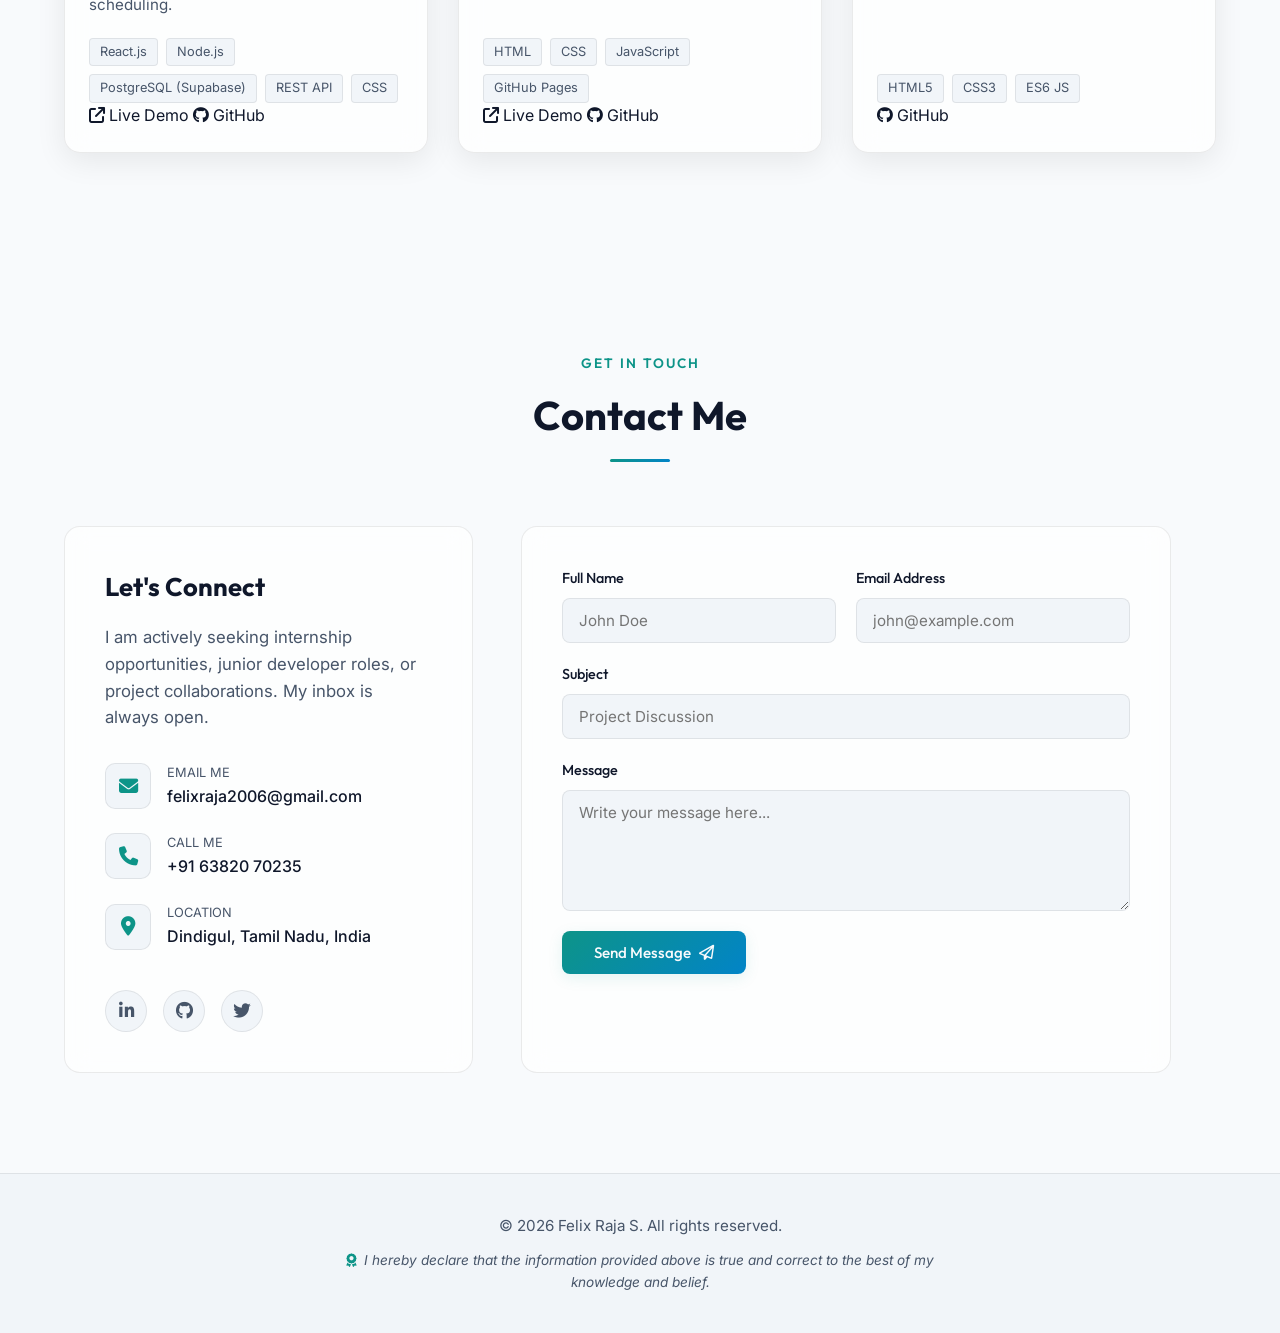
==== commit 9da151c7: "Add files via upload" ====
--- a/index.html
+++ b/index.html
@@ -92,11 +92,9 @@
                     </p>
                     <div class="hero-cta">
                         <a href="#contact" class="btn btn-primary" id="btnGetInTouch">Get In Touch</a>
-                        <a href="assets/resume.pdf" download="resume.jpg" target="_blank">
-                            <button class="btn btn-secondary">
-                                <i class="fa-solid fa-file-pdf"></i> View Resume
-                            </button>
-                        </a>
+                        <button class="btn btn-secondary" id="btnOpenResume">
+                            <i class="fa-solid fa-file-pdf"></i> View Resume
+                        </button>
                     </div>
                 </div>
                 <div class="hero-visual">
@@ -159,6 +157,14 @@
                     <div class="about-timeline">
                         <h3>Education</h3>
                         <div class="timeline">
+                            <div class="timeline-item">
+                                <div class="timeline-dot"></div>
+                                <div class="timeline-date">June 2026 - Present</div>
+                                <h4 class="timeline-title">Cloud Practitioner (AWS)</h4>
+                                <p class="timeline-subtitle">Don Bosco Skill Mission</p>
+                                <p class="timeline-desc">Intensive cloud computing training focused on Amazon Web Services (AWS) infrastructure, deployment, and cloud practices in Bangalore, Karnataka.</p>
+                            </div>
+
                             <div class="timeline-item">
                                 <div class="timeline-dot"></div>
                                 <div class="timeline-date">2023 - 2026</div>
@@ -245,10 +251,10 @@
                                     <div class="skill-icon-wrap"><i
                                             class="fa-brands fa-html5 skill-icon html-color"></i>
                                     </div>
-                                    <h4>HTML5 & CSS3</h4>
+                                    <h4>HTML & CSS</h4>
                                     <p class="skill-level">Proficient</p>
                                     <div class="skill-progress-bar">
-                                        <div class="progress" style="--width: 85%"></div>
+                                        <div class="progress" style="--width: 90%"></div>
                                     </div>
                                 </div>
                             </div>
@@ -259,14 +265,24 @@
                                     <h4>JavaScript</h4>
                                     <p class="skill-level">Intermediate</p>
                                     <div class="skill-progress-bar">
+                                        <div class="progress" style="--width: 80%"></div>
+                                    </div>
+                                </div>
+                            </div>
+                            <div class="holographic-container">
+                                <div class="holographic-card">
+                                    <div class="skill-icon-wrap"><i class="fa-brands fa-python skill-icon python-color"></i></div>
+                                    <h4>Python</h4>
+                                    <p class="skill-level">Intermediate</p>
+                                    <div class="skill-progress-bar">
                                         <div class="progress" style="--width: 75%"></div>
                                     </div>
                                 </div>
                             </div>
                             <div class="holographic-container">
                                 <div class="holographic-card">
-                                    <div class="skill-icon-wrap"><span class="custom-icon c-color">C</span></div>
-                                    <h4>C Programming</h4>
+                                    <div class="skill-icon-wrap"><i class="fa-brands fa-linux skill-icon linux-color"></i></div>
+                                    <h4>Linux</h4>
                                     <p class="skill-level">Intermediate</p>
                                     <div class="skill-progress-bar">
                                         <div class="progress" style="--width: 70%"></div>
@@ -275,56 +291,46 @@
                             </div>
                             <div class="holographic-container">
                                 <div class="holographic-card">
-                                    <div class="skill-icon-wrap"><span class="custom-icon cpp-color">C++</span></div>
-                                    <h4>C++ Language</h4>
+                                    <div class="skill-icon-wrap"><i class="fa-solid fa-database skill-icon db-color"></i>
+                                    </div>
+                                    <h4>SQL & Databases</h4>
                                     <p class="skill-level">Intermediate</p>
                                     <div class="skill-progress-bar">
-                                        <div class="progress" style="--width: 65%"></div>
-                                    </div>
-                                </div>
-                            </div>
-                            <div class="holographic-container">
-                                <div class="holographic-card">
-                                    <div class="skill-icon-wrap"><i class="fa-brands fa-java skill-icon java-color"></i>
-                                    </div>
-                                    <h4>Java Language</h4>
+                                        <div class="progress" style="--width: 80%"></div>
+                                    </div>
+                                </div>
+                            </div>
+                            <div class="holographic-container">
+                                <div class="holographic-card">
+                                    <div class="skill-icon-wrap"><i
+                                            class="fa-brands fa-git-alt skill-icon git-color"></i>
+                                    </div>
+                                    <h4>Git & GitHub</h4>
                                     <p class="skill-level">Intermediate</p>
                                     <div class="skill-progress-bar">
-                                        <div class="progress" style="--width: 65%"></div>
+                                        <div class="progress" style="--width: 85%"></div>
                                     </div>
                                 </div>
                             </div>
                             <div class="holographic-container">
                                 <div class="holographic-card">
                                     <div class="skill-icon-wrap"><i
-                                            class="fa-solid fa-bug-slash skill-icon test-color"></i>
-                                    </div>
-                                    <h4>Software Testing</h4>
+                                            class="fa-solid fa-file-excel skill-icon excel-color"></i></div>
+                                    <h4>Microsoft Excel</h4>
+                                    <p class="skill-level">Experienced</p>
+                                    <div class="skill-progress-bar">
+                                        <div class="progress" style="--width: 85%"></div>
+                                    </div>
+                                </div>
+                            </div>
+                            <div class="holographic-container">
+                                <div class="holographic-card">
+                                    <div class="skill-icon-wrap"><i
+                                            class="fa-brands fa-aws skill-icon aws-color"></i></div>
+                                    <h4>AWS Cloud</h4>
                                     <p class="skill-level">Basics</p>
                                     <div class="skill-progress-bar">
                                         <div class="progress" style="--width: 60%"></div>
-                                    </div>
-                                </div>
-                            </div>
-                            <div class="holographic-container">
-                                <div class="holographic-card">
-                                    <div class="skill-icon-wrap"><i
-                                            class="fa-regular fa-file-word skill-icon word-color"></i></div>
-                                    <h4>MS Office Suite</h4>
-                                    <p class="skill-level">Experienced</p>
-                                    <div class="skill-progress-bar">
-                                        <div class="progress" style="--width: 80%"></div>
-                                    </div>
-                                </div>
-                            </div>
-                            <div class="holographic-container">
-                                <div class="holographic-card">
-                                    <div class="skill-icon-wrap"><i
-                                            class="fa-solid fa-network-wired skill-icon computer-color"></i></div>
-                                    <h4>Computer Knowledge</h4>
-                                    <p class="skill-level">Comprehensive</p>
-                                    <div class="skill-progress-bar">
-                                        <div class="progress" style="--width: 85%"></div>
                                     </div>
                                 </div>
                             </div>
@@ -368,6 +374,38 @@
                                 </div>
                             </div>
                         </div>
+
+                        <h3 class="skills-box-title" style="margin-top: 40px;"><i class="fa-solid fa-award"></i> Certifications</h3>
+                        <div class="certifications-list">
+                            <div class="cert-item">
+                                <div class="cert-icon"><i class="fa-solid fa-graduation-cap"></i></div>
+                                <div class="cert-text">
+                                    <h4>Frontend Development Internship</h4>
+                                    <p>QYRA Tech</p>
+                                </div>
+                            </div>
+                            <div class="cert-item">
+                                <div class="cert-icon"><i class="fa-brands fa-aws"></i></div>
+                                <div class="cert-text">
+                                    <h4>AWS Basics</h4>
+                                    <p>KodeKloud</p>
+                                </div>
+                            </div>
+                            <div class="cert-item">
+                                <div class="cert-icon"><i class="fa-brands fa-linux"></i></div>
+                                <div class="cert-text">
+                                    <h4>Linux For Absolute Beginners</h4>
+                                    <p>KodeKloud</p>
+                                </div>
+                            </div>
+                            <div class="cert-item">
+                                <div class="cert-icon"><i class="fa-solid fa-award"></i></div>
+                                <div class="cert-text">
+                                    <h4>AWS Cloud Quest</h4>
+                                    <p>Amazon Skill Builder</p>
+                                </div>
+                            </div>
+                        </div>
                     </div>
                 </div>
             </div>
@@ -388,18 +426,27 @@
                         <div class="project-image-wrap">
                             <div class="project-overlay"></div>
                             <div class="project-icon-placeholder">
-                                <i class="fa-solid fa-compass-drafting"></i>
-                            </div>
-                            <span class="project-tag">Frontend</span>
+                                <i class="fa-solid fa-laptop-code"></i>
+                            </div>
+                            <span class="project-tag">Full-Stack</span>
                         </div>
                         <div class="project-info">
-                            <h3 class="project-title">QYRA Tech Landing Hub</h3>
-                            <p class="project-desc">A premium, high-performance corporate landing web template developed
-                                with advanced micro-animations, theme toggles, and dynamic asset layouts.</p>
+                            <h3 class="project-title">DBSM Student Management System</h3>
+                            <p class="project-desc">Developed a full-stack student management system with role-based Admin and Student access. Implemented student management, table allocation, student shuffling, food rotation, and Bible reading scheduling.</p>
                             <div class="project-tech">
-                                <span>HTML5</span>
-                                <span>CSS3</span>
-                                <span>ES6 JS</span>
+                                <span>React.js</span>
+                                <span>Node.js</span>
+                                <span>PostgreSQL (Supabase)</span>
+                                <span>REST API</span>
+                                <span>CSS</span>
+                            </div>
+                            <div class="project-links">
+                                <a href="https://dbsm-management-theta.vercel.app/students" target="_blank" rel="noopener noreferrer" class="project-link">
+                                    <i class="fa-solid fa-arrow-up-right-from-square"></i> Live Demo
+                                </a>
+                                <a href="https://github.com/felixraja2006/DBSM-Management" target="_blank" rel="noopener noreferrer" class="project-link">
+                                    <i class="fa-brands fa-github"></i> GitHub
+                                </a>
                             </div>
                         </div>
                     </div>
@@ -409,18 +456,26 @@
                         <div class="project-image-wrap">
                             <div class="project-overlay"></div>
                             <div class="project-icon-placeholder">
-                                <i class="fa-solid fa-square-root-variable"></i>
-                            </div>
-                            <span class="project-tag">CS Core</span>
+                                <i class="fa-solid fa-globe"></i>
+                            </div>
+                            <span class="project-tag">Frontend</span>
                         </div>
                         <div class="project-info">
-                            <h3 class="project-title">Algorithms Visualizer</h3>
-                            <p class="project-desc">A graphical sorting and pathfinding visualizer program, displaying
-                                procedural step-by-step logic designed to clarify algorithm performance curves.</p>
+                            <h3 class="project-title">DBSM Landing Page</h3>
+                            <p class="project-desc">Developed a responsive landing page for DBSM to showcase courses, training programs, and organizational information. Designed a clean, user-friendly interface.</p>
                             <div class="project-tech">
-                                <span>Java</span>
-                                <span>C++</span>
-                                <span>Graphics Lib</span>
+                                <span>HTML</span>
+                                <span>CSS</span>
+                                <span>JavaScript</span>
+                                <span>GitHub Pages</span>
+                            </div>
+                            <div class="project-links">
+                                <a href="https://felixraja2006.github.io/DBSM-landing-page/" target="_blank" rel="noopener noreferrer" class="project-link">
+                                    <i class="fa-solid fa-arrow-up-right-from-square"></i> Live Demo
+                                </a>
+                                <a href="https://github.com/felixraja2006/DBSM-landing-page" target="_blank" rel="noopener noreferrer" class="project-link">
+                                    <i class="fa-brands fa-github"></i> GitHub
+                                </a>
                             </div>
                         </div>
                     </div>
@@ -430,18 +485,22 @@
                         <div class="project-image-wrap">
                             <div class="project-overlay"></div>
                             <div class="project-icon-placeholder">
-                                <i class="fa-solid fa-code-compare"></i>
-                            </div>
-                            <span class="project-tag">Testing</span>
+                                <i class="fa-solid fa-compass-drafting"></i>
+                            </div>
+                            <span class="project-tag">Frontend</span>
                         </div>
                         <div class="project-info">
-                            <h3 class="project-title">Web Quality Assurer</h3>
-                            <p class="project-desc">A basic automated UI and unit testing dashboard simulating black-box
-                                and integration checks on static site web forms and components.</p>
+                            <h3 class="project-title">QYRA Tech Landing Hub</h3>
+                            <p class="project-desc">A premium, high-performance corporate landing web template developed with advanced micro-animations, theme toggles, and dynamic asset layouts during internship.</p>
                             <div class="project-tech">
-                                <span>JavaScript</span>
-                                <span>Jest Basics</span>
                                 <span>HTML5</span>
+                                <span>CSS3</span>
+                                <span>ES6 JS</span>
+                            </div>
+                            <div class="project-links">
+                                <a href="https://github.com" target="_blank" rel="noopener noreferrer" class="project-link">
+                                    <i class="fa-brands fa-github"></i> GitHub
+                                </a>
                             </div>
                         </div>
                     </div>
@@ -558,7 +617,7 @@
             <div class="modal-header">
                 <h3 id="modalTitle">Curriculum Vitae - Felix Raja S</h3>
                 <div>
-                    <a href="assets/resume.pdf" download="resume_page-0001.jpb" target="_blank"
+                    <a href="assets/resume.pdf" download="Felix_Raja_Resume.pdf" target="_blank"
                         class="btn btn-small btn-primary">
                         <i class="fa-solid fa-download"></i> Download
                     </a>
@@ -568,7 +627,7 @@
                 </div>
             </div>
             <div class="modal-body">
-                <img src="assets/Felix.jpg" alt="Felix Raja S Resume Document" class="modal-resume-img">
+                <img src="assets/resume_page-0001.jpg" alt="Felix Raja S Resume Document" class="modal-resume-img">
             </div>
         </div>
     </div>
@@ -589,4 +648,4 @@
     <script src="script.js"></script>
 </body>
 
-</html>
+</html>
